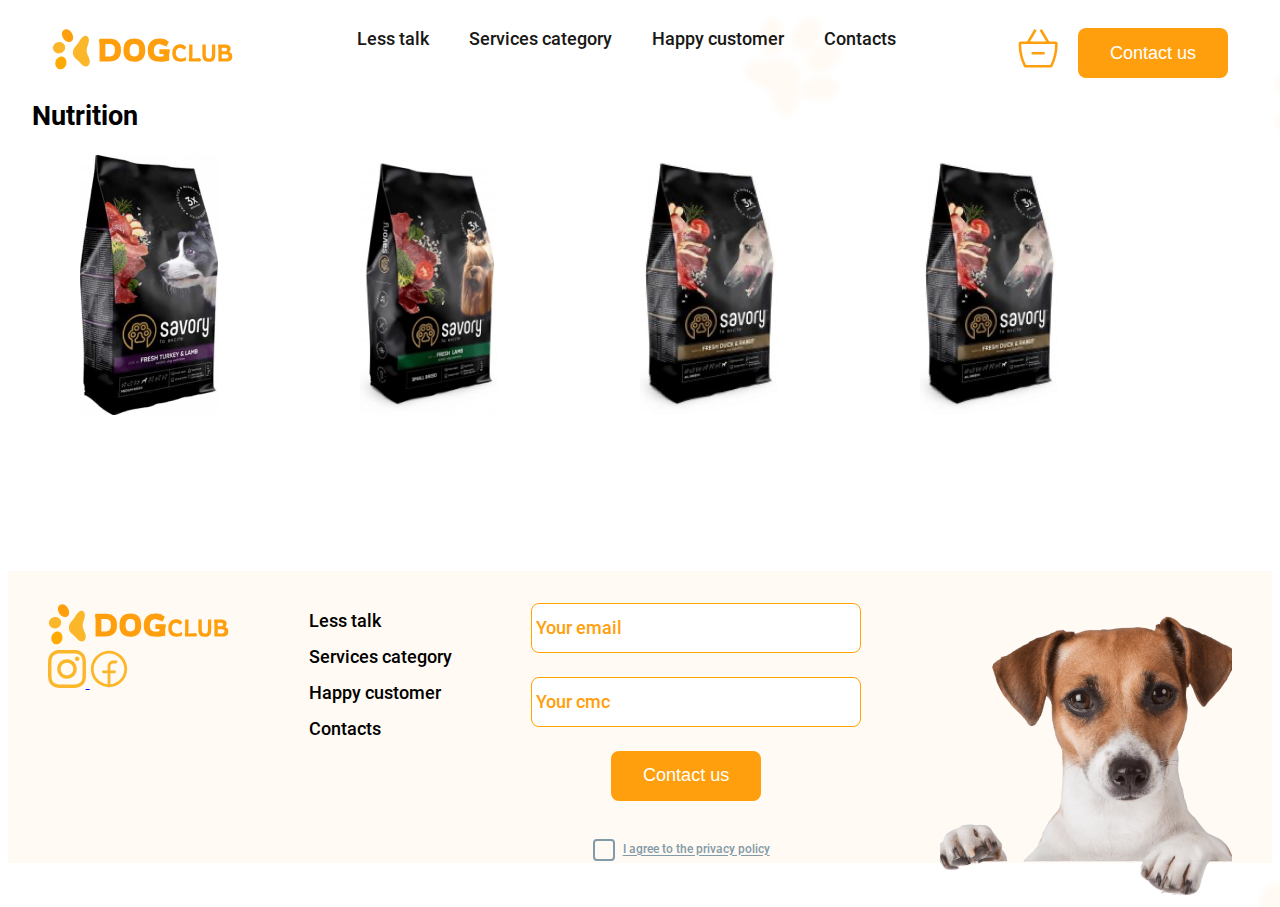
==== pages/nutrition.html @ 258ab2d3 "Add files via upload" ====
<!DOCTYPE html>
<html lang="en">
  <head>
    <meta charset="UTF-8" />
    <meta name="viewport" content="width=device-width, initial-scale=1.0" />
    <title>Nutrition</title>
    <link rel="stylesheet" href="../css/style.css" />
  </head>
  <body>
    <main>
      <header>
        <div class="header__fixed">
          <div class="container">
            <div class="header__container">
              <nav class="header__nav">
                <a href="../index.html">
                  <img src="../images/logo.svg" alt="Logo" />
                </a>
              </nav>
              <ul class="header__menu">
                <li>
                  <a class="link" href="../index.html#less-talk">Less talk</a>
                </li>
                <li>
                  <a class="link" href="../index.html#category-section"
                    >Services category</a
                  >
                </li>
                <li>
                  <a class="link" href="../index.html#customer-section"
                    >Happy customer</a
                  >
                </li>
                <li>
                  <a class="link" href="../index.html#footer-section"
                    >Contacts</a
                  >
                </li>
              </ul>
              <svg class="corsina-icon" width="40" height="40">
                <use href="../images/icon.svg#icon-corsina"></use>
              </svg>
              <button type="button" class="header__button modal-btn-open">
                Contact us
              </button>
            </div>
          </div>
        </div>
      </header>
      <section class="nutrition-page">
        <div class="container">
          <div class="nutrition-page__title">
            <h2>Nutrition</h2>
          </div>
          <ul class="nutrition-page__list">
            <li class="nutrition-page__item">
              <article>
                <img src="../images/page2/dry-food1.png" alt="FOOD" />
              </article>
            </li>
            <li class="nutrition-page__item">
              <article>
                <img src="../images/page2/dry-food2.png" alt="FOOD" />
              </article>
            </li>
            <li class="nutrition-page__item">
              <article>
                <img src="../images/page2/dry-food3.png" alt="FOOD" />
              </article>
            </li>
            <li class="nutrition-page__item">
              <article>
                <img src="../images/page2/dry-food4.png" alt="FOOD" />
              </article>
            </li>
          </ul>
        </div>
      </section>
    </main>
  </body>
  <footer class="footer-section" id="footer-section">
    <!-- <div class="container"> -->
    <div class="footer-section__container">
      <div class="footer-section__logo">
        <a href="../index.html">
          <img src="../images/logo.svg" alt="LOGO" />
        </a>
        <div>
          <a
            class="footer-section__social"
            href="https://www.instagram.com"
            target="_blank"
          >
            <svg width="38" height="38">
              <use href="../images/icon.svg#icon-instagram"></use>
            </svg>
          </a>
          <a
            class="footer-section__social"
            href="https://www.facebook.com"
            target="_blank"
          >
            <svg width="38" height="38">
              <use href="../images/icon.svg#icon-facebook"></use>
            </svg>
          </a>
        </div>
      </div>
      <ul class="footer-menu">
        <li class="footer-menu__list">
          <a class="footer-menu__link" href="../index.html#less-talk"
            >Less talk</a
          >
        </li>
        <li class="footer-menu__list">
          <a class="footer-menu__link" href="../index.html#category-section"
            >Services category</a
          >
        </li>
        <li class="footer-menu__list">
          <a class="footer-menu__link" href="../index.html#customer-section"
            >Happy customer</a
          >
        </li>
        <li class="footer-menu__list">
          <a class="footer-menu__link" href="../index.html#footer-section"
            >Contacts</a
          >
        </li>
      </ul>
      <div class="footer-section__contact-form">
        <form name="contact-form" autocomplete="off">
          <div class="contact-section__form-field input">
            <label class="input__label visualy-hidden" for="user-email"
              >Youre email</label
            >
            <input
              class="footer__input"
              type="email"
              name="user-email"
              id="user-email"
              placeholder="Your email"
              required
            />
          </div>
          <div class="contact-section__form-field imput">
            <label class="input__label visualy-hidden" for="your-cmc"
              >Youre name</label
            >
            <input
              class="footer__input"
              type="text"
              name="your-cmc"
              id="your-cmc"
              placeholder="Your cmc"
              required
            />
          </div>
          <button class="footer-section__button" type="submit">
            Contact us
          </button>
          <div class="footer-agree-politic">
            <input
              type="checkbox"
              name="footer-agree-politic"
              id="footer-agree-politic"
              class="footer-agree-politic__checkbox checkbox-input visualy-hidden"
              required
            />
            <label
              class="footer-checkbox-label"
              for="footer-agree-politic"
            ></label>
            <p class="form-terms">
              <a class="form-terms__link" href="#"
                >I agree to the privacy policy
              </a>
            </p>
          </div>
        </form>
      </div>
    </div>
    <!-- </div> -->
  </footer>
  <div class="backdrop is-hidden">
    <div class="modal">
      <button class="modal__btn-close modal-btn-close" type="button">
        <img
          class="modal__btn-close-icon"
          src="../images/close2.svg"
          alt="Close"
        />
      </button>
      <div class="modal__container">
        <h2 class="modal__container-text">
          Our experts will take care of your friend
        </h2>
        <p class="modal__container-pre-text">
          Fill out the form so we can contact you!
        </p>
        <form name="contact-form" autocomplete="off">
          <div class="contact-section__form-field imput">
            <label class="input__label visualy-hidden" for="user-name"
              >Youre name</label
            >
            <input
              class="input__control"
              type="text"
              name="user-name"
              id="user-name"
              placeholder="Your name"
              required
            />
          </div>

          <div class="contact-section__form-field input">
            <label class="input__label visualy-hidden" for="pet-name"
              >Pet name</label
            >
            <input
              class="input__control"
              type="text"
              name="pet-name"
              id="pet-name"
              placeholder="Pet name"
              required
            />
          </div>

          <div class="contact-section__form-field input">
            <label class="input__label visualy-hidden" for="user-tel"
              >Youre phone</label
            >
            <input
              class="input__control"
              type="tel"
              name="user-tel"
              id="user-tel"
              placeholder="Your phone"
              required
            />
          </div>
          <div class="contact-section__form-field input">
            <label class="input__label visualy-hidden" for="user-email"
              >Youre email</label
            >
            <input
              class="input__control"
              type="email"
              name="user-email"
              id="user-email"
              placeholder="Your email"
              required
            />
          </div>
          <button class="contact-section__button" type="submit">
            Contact us
          </button>
          <div class="modal-agree-politic">
            <input
              type="checkbox"
              name="modal-agree-politic"
              id="modal-agree-politic"
              class="modal-agree-politic__checkbox checkbox-input visualy-hidden"
              data-required="true"
            />
            <label
              class="modal-checkbox-label"
              for="modal-agree-politic"
            ></label>
            <p class="form-terms">
              <a class="form-terms__link" href="#"
                >I agree to the privacy policy
              </a>
            </p>
          </div>
        </form>
      </div>
    </div>
  </div>
  <script src="../js/modal.js"></script>
</html>
---- css/style.css ----
@font-face {
  font-family: "Roboto", sans-serif;
  font-weight: 400;
  font-style: normal;
  src: url(../fonts/Roboto-Regular.woff2);
}

@font-face {
  font-family: "Roboto";
  font-weight: 500;
  font-style: normal;
  src: url(../fonts/Roboto-Medium.woff2);
}

@font-face {
  font-family: "Roboto";
  font-weight: 700;
  font-style: normal;
  src: url(../fonts/Roboto-Bold.woff2);
}

@font-face {
  font-family: "Rowdies";
  font-weight: 400;
  font-style: normal;
  src: url(../fonts/Rowdies-Regular.woff2);
}

@keyframes moveUp {
  from {
    transform: translateX(0);
  }
  to {
    transform: translateY(20px);
  }
}
@keyframes moveRight {
  from {
    transform: translateX(0);
  }
  to {
    transform: translateX(20px);
  }
}
@keyframes moveDown {
  from {
    transform: translate(0, 0);
  }
  to {
    transform: translate(-10px, 20px);
  }
}

html {
  scroll-behavior: smooth;
}

.visualy-hidden {
  position: absolute;
  left: -10000px;
  top: auto;
  width: 1px;
  height: 1px;
  overflow: hidden;
}

.is-scroll-disabled {
  overflow: hidden;
}

body {
  font-size: 18px;
  font-weight: 400;
  font-family: "Roboto", sans-serif;
  background-image: url(../images/background.jpg);
  background-repeat: no-repeat;
  /* background-size: cover; */
  background-position: center top;
  padding: 0;
}

.container {
  /*overflow-x: hidden;*/
  width: 100%;
  max-width: 1278px;
  margin: 0 auto;
  padding: 0 24px;
  box-sizing: border-box;
}

/* header {
  display: flex;
  justify-content: space-around;
}
.header__fixed {
  position: fixed;
  z-index: 1;
} */

.header__container {
  /* position: absolute; */
  display: flex;
  gap: 20px;
  padding: 20px 20px 0;
}

.header__nav {
  display: flex;
  flex-grow: 1;
}

.link {
  text-decoration: none;
  color: #181817;
  list-style-type: none;
}
.link:hover {
  color: #ff9f0e;
  font-weight: 700;
}

.header__menu {
  display: flex;
  flex-grow: 1;
  gap: 40px;
  text-align: center;
  text-decoration: none;
  list-style: none;
  padding: 0;
}

.corsina-icon {
  fill: #ff9f0e;
}

.header__button {
  width: 150px;
  height: 50px;
  border: none;
  border-radius: 8px;
  background-color: #ff9f0e;
  font-size: 18px;
  color: #ffffff;
}

.header__button:hover {
  background-color: #fcb62a;
  color: #fffaf3;
}

/* HERO SECTIONS  */

.hero-section {
  position: relative;
  background-image: url(../images/hero-bone.jpg);
  height: 808px;
  background-repeat: no-repeat;
  background-position: top center;
  /* background-size: cover; */
}
.hero-section__container {
  display: flex;
  justify-content: center;
  gap: 80px;
}

.hero-section__title {
  font-family: "Rowdies", sans-serif;
  font-size: 72px;
  margin-top: 180px;
}

.hero-section__title-opis {
  font-size: 22px;
  max-width: 500px;
  font-family: sans-serif;
}

.hero-section__dog-photo {
  margin-top: 210px;
  background-repeat: no-repeat;
}

.hero-section__button {
  width: 150px;
  height: 50px;
  border: none;
  border-radius: 8px;
  background-color: #ff9f0e;
  font-size: 18px;
  color: #ffffff;
}

.hero-section__button:hover {
  background-color: #fcb62a;
  color: #fffaf3;
}

.hero-section__small-dog {
  position: relative;
}

.dog {
  width: 48px;
  height: 48px;
  border-radius: 50%;
  position: absolute;
}
.tax-dog {
  bottom: 490px;
  left: 60px;
}
.bw-gog {
  bottom: 180px;
  left: -140px;
}
.w-dog {
  right: -40px;
  bottom: 420px;
}

.orange-lap {
  position: absolute;
  left: -120px;
  bottom: 60px;
  fill: #fcb62a;
  animation: moveDown 2s infinite alternate;
}
.red-lap {
  position: absolute;
  right: -80px;
  bottom: 290px;
  fill: #ff6e9f;
  animation: moveRight 2s infinite alternate;
}
.sir-lap {
  position: absolute;
  bottom: 440px;
  left: -30px;
  fill: #d9a6ff;
  animation: moveUp 2s infinite alternate;
}

/* LESS TALK SECTIONS  */

.less-talk__container {
  display: flex;
  padding-top: 60px;
  gap: 40px;
  margin: 0;
}

.less-talk__left {
  display: flex;
}
.less-talk__laps {
  position: relative;
}

.less-talk__dog {
  position: absolute;
  top: 1060px;
  border: 0;
}

.less-talk__lap1 {
  position: absolute;
  fill: #839aa9;
  right: 390px;
  top: 340px;
}

.less-talk__lap2 {
  position: absolute;
  fill: #839aa9;
  right: 280px;
  top: 60px;
}

.less-talk__lap3 {
  position: absolute;
  fill: #839aa9;
  top: 260px;
  left: -80px;
}

.less-talk__video-button {
  position: absolute;
  left: -200px;
  top: 40px;
  width: 162px;
  height: 124px;
  background-repeat: no-repeat;
  background-image: url(../images/video.png);
  background-color: transparent;
  border: 0;
  animation: moveUp 1s infinite alternate;
}

.less-talk__video-button:hover {
  cursor: pointer;
}

.less-talk__right {
  margin-top: 50px;
}

.section-title {
  font-family: "Rowdies", sans-serif;
  font-weight: 400;
  font-size: 56px;
}

.less-talk-text {
  font-family: "Roboto", sans-serif;
  font-size: 22px;
  line-height: 1.5;
}

.less-talk__button {
  bottom: 30px;
  left: 0;
  width: 150px;
  height: 50px;
  border: none;
  border-radius: 8px;
  background-color: #ff9f0e;
  font-size: 18px;
  color: #ffffff;
}

.less-talk__button:hover {
  background-color: #fcb62a;
  color: #fffaf3;
}

/* CATEGORY SECTION */

.category-section {
  padding-top: 32px;
}

.category-section__content {
  display: flex;
  justify-content: center;
  align-items: flex-end;
  gap: 24px;
}

.category-section__catigory-title {
  text-align: center;
  font-family: "Rowdies", sans-serif;
  font-weight: 400;
  justify-content: center;
  font-size: 56px;
}

.category-section__list {
  display: flex;
  justify-content: center;
  gap: 24px;
  margin: 0;
  padding: 0;
}

.category-section__card {
  display: flex;
  padding: 48px;
  justify-content: center;
  align-items: center;
  box-sizing: border-box;
}

.category-section__item {
  list-style: none;
  width: 240px;
  height: 240px;
  border-radius: 16px;
  background: linear-gradient(180deg, #fff 0%, #fffbf4 100%);
  box-shadow: 0px 4px 4px 0px rgba(24, 24, 23, 0.05);
  cursor: pointer;
}

.category-section__link {
  text-decoration: none;
  font-size: 22px;
  color: #ff9f0e;
}

.category-section__button {
  position: relative;
}

.category-section__but {
  color: #ff9f0e;
  text-decoration: none;
  letter-spacing: 0.9px;
  line-height: 1.3;
  font-size: 18px;
}

.category-section__but::after {
  box-sizing: border-box;
  position: absolute;
  width: 40px;
  height: 16px;
  background-image: url(../images/arrow1.png);
  content: "";
  transform: translate(20%, 25%);
}

/* CUSTUMER SECTION */

.customer__title {
  padding-top: 20px;
  text-align: center;
  font-family: "Rowdies", sans-serif;
  font-weight: 400;
  justify-content: center;
  font-size: 56px;
}

.customer__slider {
  display: flex;
  align-items: center;
  justify-content: center;
}

.customer-section__container {
  margin: 0;
  width: 100%;
  overflow: hidden;
}

.pagination {
  display: flex;
  align-items: center;
  gap: 24px;
  justify-content: center;
}
.pagination__button {
  padding: 0;
  width: 12px;
  height: 12px;
  background-color: #839aa9;
  border-radius: 50%;

  --active {
    background-color: #ff9f0e;
  }
}
ul {
  list-style-type: none;
  margin: 0;
  padding: 0;
}

.carousel-button {
  display: flex;
  align-items: center;
  justify-content: center;
  width: 44px;
  padding: 14px;
  height: 44px;
  border-radius: 50%;
  flex-shrink: 0;
  background-color: #839aa9;
  border: none;
  cursor: pointer;
  fill: white;
}

.carousel-button:hover {
  background-color: #ff9f0e;
  fill: white;
}

.carousel-button.next {
  transform: rotate(180deg);
}

.customer-section {
  display: flex;
}

.customer-section__list {
  text-decoration: none;
  list-style: none;
  margin: 0;
}

.customer-card {
  overflow: hidden;
  display: flex;
  transition: transform 0.5s;
  width: 344px;
  height: 456px;
}

.customer-card__image {
  z-index: -1;
  border-radius: 24px;
  position: relative;
  width: 100%;
  height: 100%;
}

.customer-card__info {
  position: absolute;
  border-radius: 0px 0px 24px 24px;
  padding: 16px 38px 100px 38px;
  background-color: #839aa9;
  transform: translate(0px, 324px);
}

.customer-card__title {
  position: absolute;
  transform: translate(0px, -8px);
  z-index: 2;
  font-size: 24px;
  font-family: "Roboto", sans-serif;
  font-weight: 600;
  color: white;
  margin: 0;
}

.customer-card__text {
  position: absolute;
  z-index: 2;
  transform: translate(0px, 12px);
  font-family: "Roboto", sans-serif;
  font-size: 14px;
  font-weight: 400;
  color: white;
}

.customer-card__bones {
  display: flex;
  gap: 8px;
  transform: translate(0px, 80px);
}

.customer-card__bones-bone {
  z-index: 2;
  fill: #ff9f0e;
}

.customer-card__ocenka {
  margin: 0 0 0 44px;
  color: #ff9f0e;
  font-size: 16px;
}

.customer-card__bones-bone-white {
  z-index: 2;
  fill: white;
}

.customer-section__button {
  margin-right: 24px;
}

.pagination {
  display: flex;
  align-items: center;
  gap: 24px;
  justify-content: center;
  padding-top: 24px;
}

.pagination__button {
  padding: 0;
  width: 12px;
  height: 12px;
  background-color: #839aa9;
  border-radius: 50%;
}

.pagination__button--active {
  background-color: #ff9f0e;
}

/* CONTACT SECTION */

.contact-section {
  position: relative;
}

.contact-section__background::before {
  content: "";
  background-image: url(../images/contactdog-befor.png);
  background-repeat: no-repeat;
  width: 488px;
  height: 520px;
  position: absolute;
  transform: translate(0px, 160px);
  z-index: -1;
}

.contact-section__background::after {
  content: "";
  background-image: url(../images/contactdog-after.png);
  background-repeat: no-repeat;
  position: absolute;
  width: 322px;
  height: 752px;
  right: 0;
  top: 60px;
  z-index: -1;
}

.contact-section__background {
  position: relative;
}

.contact-section__bone {
  position: absolute;
  z-index: -2;
  width: 100%;
  box-sizing: border-box;
}

.contact-section__title {
  padding-top: 20px;
  text-align: center;
  font-family: "Rowdies", sans-serif;
  font-weight: 400;
  justify-content: center;
  font-size: 56px;
}

.contact-section__container {
  display: flex;
  justify-content: center;
  gap: 24px;
}

.input__control {
  width: 592px;
  height: 40px;
  border: 1px solid orange;
  font-size: 18px;
  font-family: "Roboto", sans-serif;
  padding: 4px;
  color: #ff9f0e;
  border-radius: 8px;
}
.input__control::placeholder {
  color: #ff9f0e;
}
.input__control:focus {
  outline: none;
  border-color: #ff9f0e;
}

.contact-section__form-field {
  padding-bottom: 24px;
}

.contact-form {
  display: flex;
  flex-direction: column;
  align-items: center;
}

.contact-section__button {
  width: 150px;
  height: 50px;
  margin: 0 214px;
  border: none;
  border-radius: 8px;
  background-color: #ff9f0e;
  font-size: 18px;
  color: #ffffff;
}

.contact-section__button:hover {
  background-color: #fcb62a;
  color: #fffaf3;
}

.form-terms {
  max-width: 220px;
  line-height: 1.5;
  font-size: 12px;
  font-weight: 300;
  text-align: center;
  margin: 0 auto;
  padding-top: 18px;
}

.form-terms__link {
  color: #839aa9;
  text-underline-offset: 2px;
}

.checkbox-input {
  appearance: none;
}
.agree-politic_checkbox:checked + .checkbox-label::before {
  background-image: url(../images/cheking.png);
  background-repeat: no-repeat;
  background-size: cover;
  border: 2px #839aa9 solid;
}
.checkbox {
  position: relative;
}
.checkbox-label {
  padding-left: 2px;
}
.checkbox-label::before {
  position: absolute;
  transform: translate(190px, 38px);
  width: 18px;
  height: 18px;
  border: 2px #839aa9 solid;
  border-radius: 4px;
  content: "";
}

/* FOOTER */

.footer-section {
  padding-top: 92px;
}
.footer-section__container {
  padding-top: 32px;
  margin-top: 60px;
  display: flex;
  justify-content: space-around;
  background-color: #fffaf3;
  height: 260px;
}
.footer-section__container::after {
  content: "";
  background-image: url(../images/footer-dog.png);
  width: 292px;
  height: 304px;
}

.footer-section__social {
  border: none;
  fill: #fcb62a;
  background-color: transparent;
  padding-top: 28px;
}

.footer-menu {
  padding: 0;
}

.footer-menu__list {
  list-style: none;
}

.footer-menu__link {
  font-family: "Roboto", sans-serif;
  color: black;
  font-weight: 400;
  font-size: 18px;
  text-decoration: none;
  line-height: 2;
}

.footer-menu__link:hover {
  color: #ff9f0e;
  font-weight: 700;
}

.footer__input {
  width: 320px;
  height: 40px;
  border: 1px solid orange;
  font-size: 18px;
  font-family: "Roboto", sans-serif;
  padding: 4px;
  color: #ff9f0e;
  border-radius: 8px;
}
.footer__input::placeholder {
  color: #ff9f0e;
}

.footer__input:focus {
  outline: none;
  border-color: black;
}

.footer-section__button {
  width: 150px;
  height: 50px;
  margin: 0 80px;
  border: none;
  border-radius: 8px;
  background-color: #ff9f0e;
  font-size: 18px;
  color: #ffffff;
}

.footer-section__button:hover {
  background-color: #fcb62a;
  color: #fffaf3;
}

.checkbox {
  position: relative;
}

.checkbox-input {
  appearance: none;
}

.footer-agree-politic__checkbox:checked + .footer-checkbox-label::before {
  background-image: url(../images/cheking.png);
  background-repeat: no-repeat;
  background-size: cover;
  border: 2px #839aa9 solid;
}

.footer-checkbox-label {
  padding-left: 2px;
}
.footer-checkbox-label::before {
  position: absolute;
  transform: translate(60px, 38px);
  width: 18px;
  height: 18px;
  border: 2px #839aa9 solid;
  border-radius: 4px;
  content: "";
}

/* MODAL */
.backdrop {
  display: flex;
  justify-content: center;
  align-items: center;
  position: fixed;
  top: 0;
  bottom: 0;
  left: 0;
  right: 0;
  padding: 20px;
  background-color: rgba(0, 0, 0, 0.5);
  transition: opacity 0.5s, visibility 0.5s;

  &.is-hidden {
    opacity: 0;
    visibility: hidden;
    pointer-events: none;
  }
}

.modal {
  position: relative;
  width: 100%;
  max-width: 880px;
  height: 70%;
  max-height: 880px;
  padding: 48px;
  background-color: #fffaf3;
  border-radius: 32px;
  overflow-y: auto;
}

.modal-btn-close {
  position: absolute;
  right: 40px;
  top: 40px;
}

.modal__container {
  margin: auto;
  max-width: 600px;
}
.modal-form-field {
  margin-bottom: 32px;
}
.modal-button {
  margin: 0 auto 24px;
}

.modal__btn-close {
  background-color: transparent;
  border: none;
  cursor: pointer;
}
.modal__btn-close-icon {
  width: 32px;
  height: 32px;
}

.modal__container-text {
  text-align: center;
  font-family: "Rowdies", sans-serif;
  font-weight: 400;
  justify-content: center;
  font-size: 42px;
}

.modal__container-pre-text {
  text-align: center;
  font-family: "Roboto", sans-serif;
  font-weight: 400;
  justify-content: center;
  color: #839aa9;
  font-size: 18px;
}

.modal-agree-politic__checkbox:checked + .modal-checkbox-label::before {
  background-image: url(../images/cheking.png);
  background-repeat: no-repeat;
  background-size: cover;
  border: 2px #839aa9 solid;
}

.modal-checkbox-label {
  padding-left: 2px;
}
.modal-checkbox-label::before {
  position: absolute;
  transform: translate(196px, 38px);
  width: 18px;
  height: 18px;
  border: 2px #839aa9 solid;
  border-radius: 4px;
  content: "";
}

/* Nutrition-page */

.nutrition-page__list {
  display: flex;
  justify-content: center;
}

.nutrition-page__item {
  flex-basis: calc((100% - 96px) / 4);
}
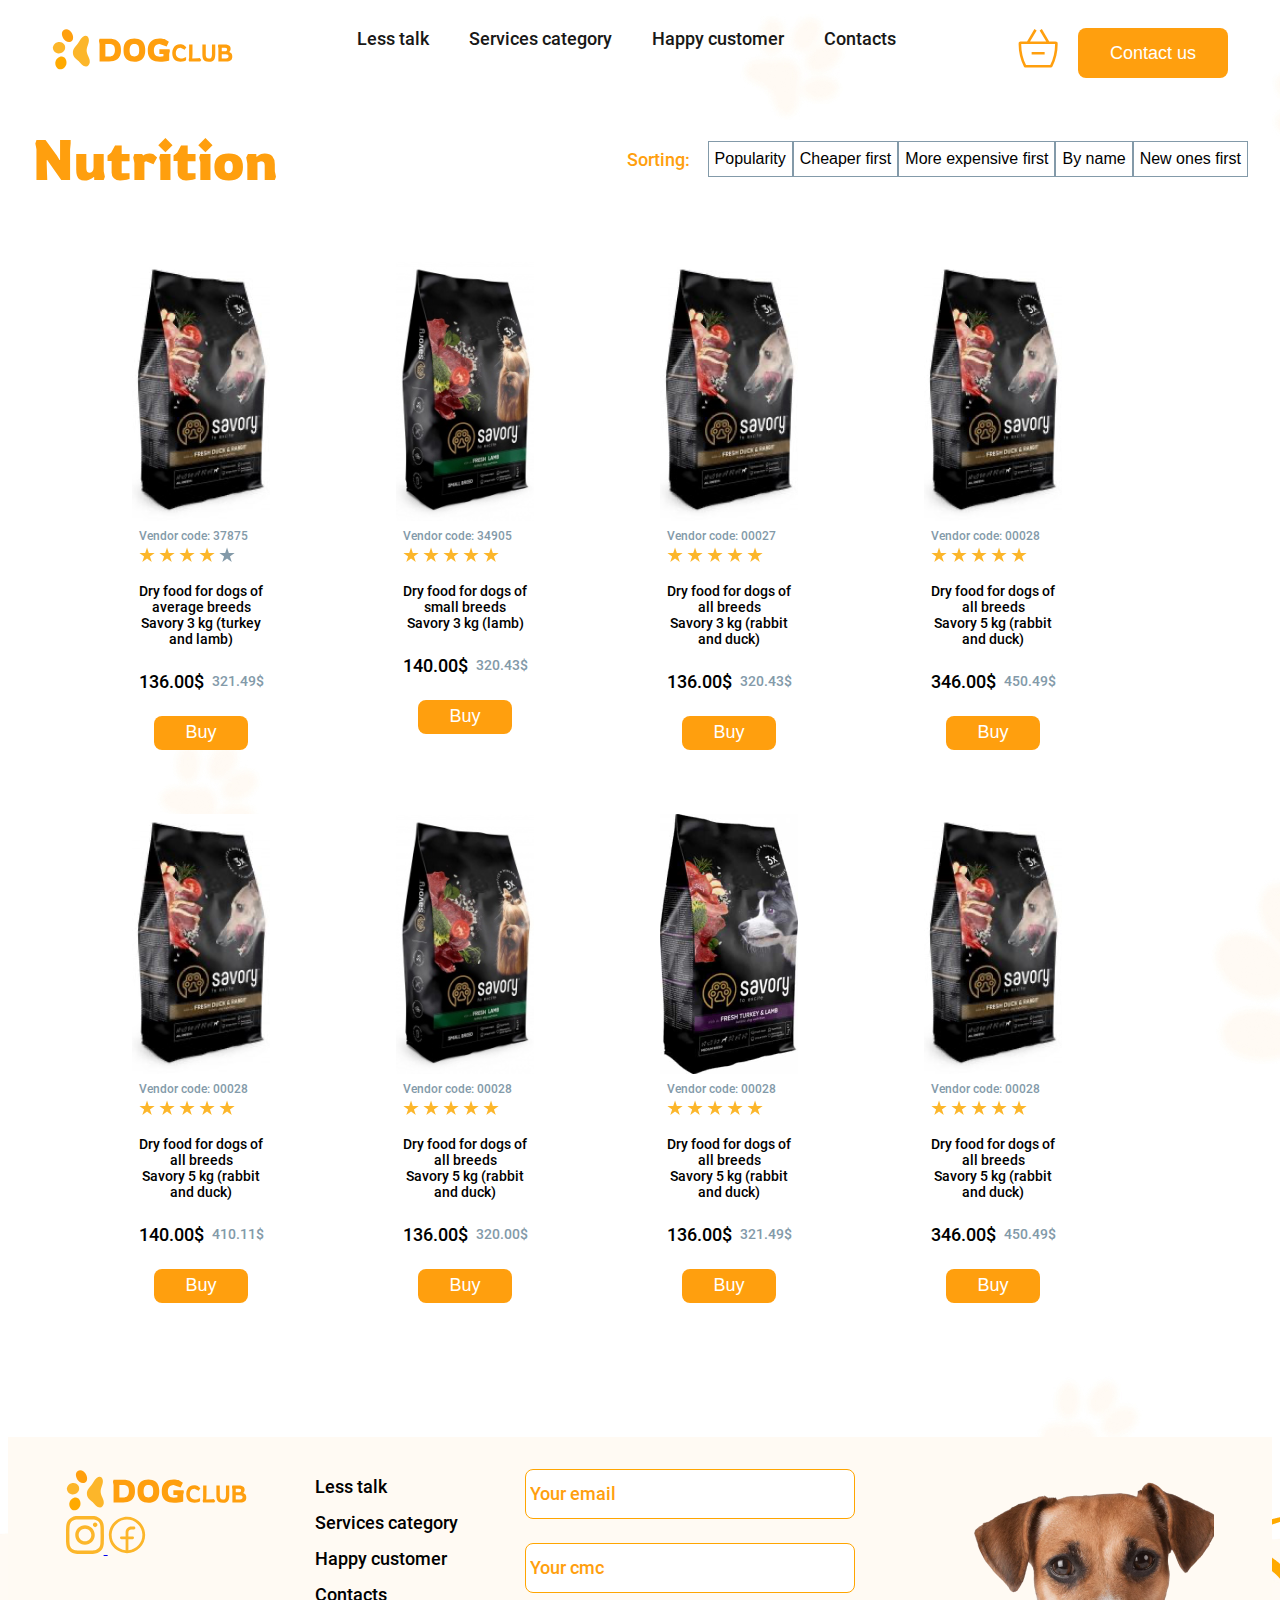
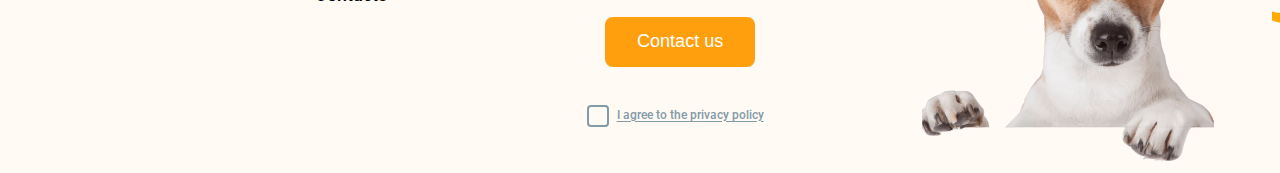
==== commit 817517c7: "Add files via upload" ====
--- a/pages/nutrition.html
+++ b/pages/nutrition.html
@@ -49,28 +49,290 @@
       </header>
       <section class="nutrition-page">
         <div class="container">
-          <div class="nutrition-page__title">
-            <h2>Nutrition</h2>
+          <div class="nutrition-page__top">
+            <h2 class="nutrition-page__title">Nutrition</h2>
+            <div class="nutrition-page__sorting">
+              <p class="nutrition-page__sorting-name">Sorting:</p>
+              <button class="sorting-btn" type="button">Popularity</button>
+              <button class="sorting-btn" type="button">Cheaper first</button>
+              <button class="sorting-btn" type="button">
+                More expensive first
+              </button>
+              <button class="sorting-btn" type="button">By name</button>
+              <button class="sorting-btn" type="button">New ones first</button>
+            </div>
           </div>
           <ul class="nutrition-page__list">
             <li class="nutrition-page__item">
-              <article>
+              <article class="nutrition-page__card">
+                <img src="../images/page2/dry-food4.png" alt="FOOD" />
+                <div class="nutrition-stars">
+                  <p class="goods-code">Vendor code: 37875</p>
+                  <svg class="nutrition-stars__gold-star">
+                    <use href="../images/icon.svg#icon-star"></use>
+                  </svg>
+                  <svg class="nutrition-stars__gold-star">
+                    <use href="../images/icon.svg#icon-star"></use>
+                  </svg>
+                  <svg class="nutrition-stars__gold-star">
+                    <use href="../images/icon.svg#icon-star"></use>
+                  </svg>
+                  <svg class="nutrition-stars__gold-star">
+                    <use href="../images/icon.svg#icon-star"></use>
+                  </svg>
+                  <svg class="nutrition-stars__grey-star">
+                    <use href="../images/icon.svg#icon-star"></use>
+                  </svg>
+                </div>
+                <p class="nutrition-page__description">
+                  Dry food for dogs of average breeds <br />
+                  Savory 3 kg (turkey and lamb)
+                </p>
+                <div class="nutrition-page__price">
+                  <p class="nutrition-page__price-now">136.00$</p>
+                  <p class="nutrition-page__price-before">321.49$</p>
+                </div>
+                <button class="nutrition-page__button" type="button">
+                  Buy
+                </button>
+              </article>
+            </li>
+            <li class="nutrition-page__item">
+              <article class="nutrition-page__card">
+                <img src="../images/page2/dry-food2.png" alt="FOOD" />
+                <div class="nutrition-stars">
+                  <p class="goods-code">Vendor code: 34905</p>
+                  <svg class="nutrition-stars__gold-star">
+                    <use href="../images/icon.svg#icon-star"></use>
+                  </svg>
+                  <svg class="nutrition-stars__gold-star">
+                    <use href="../images/icon.svg#icon-star"></use>
+                  </svg>
+                  <svg class="nutrition-stars__gold-star">
+                    <use href="../images/icon.svg#icon-star"></use>
+                  </svg>
+                  <svg class="nutrition-stars__gold-star">
+                    <use href="../images/icon.svg#icon-star"></use>
+                  </svg>
+                  <svg class="nutrition-stars__gold-star">
+                    <use href="../images/icon.svg#icon-star"></use>
+                  </svg>
+                </div>
+                <p class="nutrition-page__description">
+                  Dry food for dogs of small breeds <br />
+                  Savory 3 kg (lamb)
+                </p>
+                <div class="nutrition-page__price">
+                  <p class="nutrition-page__price-now">140.00$</p>
+                  <p class="nutrition-page__price-before">320.43$</p>
+                </div>
+                <button class="nutrition-page__button" type="button">
+                  Buy
+                </button>
+              </article>
+            </li>
+            <li class="nutrition-page__item">
+              <article class="nutrition-page__card">
+                <img src="../images/page2/dry-food3.png" alt="FOOD" />
+                <div class="nutrition-stars">
+                  <p class="goods-code">Vendor code: 00027</p>
+                  <svg class="nutrition-stars__gold-star">
+                    <use href="../images/icon.svg#icon-star"></use>
+                  </svg>
+                  <svg class="nutrition-stars__gold-star">
+                    <use href="../images/icon.svg#icon-star"></use>
+                  </svg>
+                  <svg class="nutrition-stars__gold-star">
+                    <use href="../images/icon.svg#icon-star"></use>
+                  </svg>
+                  <svg class="nutrition-stars__gold-star">
+                    <use href="../images/icon.svg#icon-star"></use>
+                  </svg>
+                  <svg class="nutrition-stars__gold-star">
+                    <use href="../images/icon.svg#icon-star"></use>
+                  </svg>
+                </div>
+                <p class="nutrition-page__description">
+                  Dry food for dogs of all breeds <br />
+                  Savory 3 kg (rabbit and duck)
+                </p>
+                <div class="nutrition-page__price">
+                  <p class="nutrition-page__price-now">136.00$</p>
+                  <p class="nutrition-page__price-before">320.43$</p>
+                </div>
+                <button class="nutrition-page__button" type="button">
+                  Buy
+                </button>
+              </article>
+            </li>
+            <li class="nutrition-page__item">
+              <article class="nutrition-page__card">
+                <img src="../images/page2/dry-food4.png" alt="FOOD" />
+                <div class="nutrition-stars">
+                  <p class="goods-code">Vendor code: 00028</p>
+                  <svg class="nutrition-stars__gold-star">
+                    <use href="../images/icon.svg#icon-star"></use>
+                  </svg>
+                  <svg class="nutrition-stars__gold-star">
+                    <use href="../images/icon.svg#icon-star"></use>
+                  </svg>
+                  <svg class="nutrition-stars__gold-star">
+                    <use href="../images/icon.svg#icon-star"></use>
+                  </svg>
+                  <svg class="nutrition-stars__gold-star">
+                    <use href="../images/icon.svg#icon-star"></use>
+                  </svg>
+                  <svg class="nutrition-stars__gold-star">
+                    <use href="../images/icon.svg#icon-star"></use>
+                  </svg>
+                </div>
+                <p class="nutrition-page__description">
+                  Dry food for dogs of all breeds <br />
+                  Savory 5 kg (rabbit and duck)
+                </p>
+                <div class="nutrition-page__price">
+                  <p class="nutrition-page__price-now">346.00$</p>
+                  <p class="nutrition-page__price-before">450.49$</p>
+                </div>
+                <button class="nutrition-page__button" type="button">
+                  Buy
+                </button>
+              </article>
+            </li>
+            <li class="nutrition-page__item">
+              <article class="nutrition-page__card">
+                <img src="../images/page2/dry-food4.png" alt="FOOD" />
+                <div class="nutrition-stars">
+                  <p class="goods-code">Vendor code: 00028</p>
+                  <svg class="nutrition-stars__gold-star">
+                    <use href="../images/icon.svg#icon-star"></use>
+                  </svg>
+                  <svg class="nutrition-stars__gold-star">
+                    <use href="../images/icon.svg#icon-star"></use>
+                  </svg>
+                  <svg class="nutrition-stars__gold-star">
+                    <use href="../images/icon.svg#icon-star"></use>
+                  </svg>
+                  <svg class="nutrition-stars__gold-star">
+                    <use href="../images/icon.svg#icon-star"></use>
+                  </svg>
+                  <svg class="nutrition-stars__gold-star">
+                    <use href="../images/icon.svg#icon-star"></use>
+                  </svg>
+                </div>
+                <p class="nutrition-page__description">
+                  Dry food for dogs of all breeds <br />
+                  Savory 5 kg (rabbit and duck)
+                </p>
+                <div class="nutrition-page__price">
+                  <p class="nutrition-page__price-now">140.00$</p>
+                  <p class="nutrition-page__price-before">410.11$</p>
+                </div>
+                <button class="nutrition-page__button" type="button">
+                  Buy
+                </button>
+              </article>
+            </li>
+            <li class="nutrition-page__item">
+              <article class="nutrition-page__card">
+                <img src="../images/page2/dry-food2.png" alt="FOOD" />
+                <div class="nutrition-stars">
+                  <p class="goods-code">Vendor code: 00028</p>
+                  <svg class="nutrition-stars__gold-star">
+                    <use href="../images/icon.svg#icon-star"></use>
+                  </svg>
+                  <svg class="nutrition-stars__gold-star">
+                    <use href="../images/icon.svg#icon-star"></use>
+                  </svg>
+                  <svg class="nutrition-stars__gold-star">
+                    <use href="../images/icon.svg#icon-star"></use>
+                  </svg>
+                  <svg class="nutrition-stars__gold-star">
+                    <use href="../images/icon.svg#icon-star"></use>
+                  </svg>
+                  <svg class="nutrition-stars__gold-star">
+                    <use href="../images/icon.svg#icon-star"></use>
+                  </svg>
+                </div>
+                <p class="nutrition-page__description">
+                  Dry food for dogs of all breeds <br />
+                  Savory 5 kg (rabbit and duck)
+                </p>
+                <div class="nutrition-page__price">
+                  <p class="nutrition-page__price-now">136.00$</p>
+                  <p class="nutrition-page__price-before">320.00$</p>
+                </div>
+                <button class="nutrition-page__button" type="button">
+                  Buy
+                </button>
+              </article>
+            </li>
+            <li class="nutrition-page__item">
+              <article class="nutrition-page__card">
                 <img src="../images/page2/dry-food1.png" alt="FOOD" />
-              </article>
-            </li>
-            <li class="nutrition-page__item">
-              <article>
-                <img src="../images/page2/dry-food2.png" alt="FOOD" />
-              </article>
-            </li>
-            <li class="nutrition-page__item">
-              <article>
-                <img src="../images/page2/dry-food3.png" alt="FOOD" />
-              </article>
-            </li>
-            <li class="nutrition-page__item">
-              <article>
+                <div class="nutrition-stars">
+                  <p class="goods-code">Vendor code: 00028</p>
+                  <svg class="nutrition-stars__gold-star">
+                    <use href="../images/icon.svg#icon-star"></use>
+                  </svg>
+                  <svg class="nutrition-stars__gold-star">
+                    <use href="../images/icon.svg#icon-star"></use>
+                  </svg>
+                  <svg class="nutrition-stars__gold-star">
+                    <use href="../images/icon.svg#icon-star"></use>
+                  </svg>
+                  <svg class="nutrition-stars__gold-star">
+                    <use href="../images/icon.svg#icon-star"></use>
+                  </svg>
+                  <svg class="nutrition-stars__gold-star">
+                    <use href="../images/icon.svg#icon-star"></use>
+                  </svg>
+                </div>
+                <p class="nutrition-page__description">
+                  Dry food for dogs of all breeds <br />
+                  Savory 5 kg (rabbit and duck)
+                </p>
+                <div class="nutrition-page__price">
+                  <p class="nutrition-page__price-now">136.00$</p>
+                  <p class="nutrition-page__price-before">321.49$</p>
+                </div>
+                <button class="nutrition-page__button" type="button">
+                  Buy
+                </button>
+              </article>
+            </li>
+            <li class="nutrition-page__item">
+              <article class="nutrition-page__card">
                 <img src="../images/page2/dry-food4.png" alt="FOOD" />
+                <div class="nutrition-stars">
+                  <p class="goods-code">Vendor code: 00028</p>
+                  <svg class="nutrition-stars__gold-star">
+                    <use href="../images/icon.svg#icon-star"></use>
+                  </svg>
+                  <svg class="nutrition-stars__gold-star">
+                    <use href="../images/icon.svg#icon-star"></use>
+                  </svg>
+                  <svg class="nutrition-stars__gold-star">
+                    <use href="../images/icon.svg#icon-star"></use>
+                  </svg>
+                  <svg class="nutrition-stars__gold-star">
+                    <use href="../images/icon.svg#icon-star"></use>
+                  </svg>
+                  <svg class="nutrition-stars__gold-star">
+                    <use href="../images/icon.svg#icon-star"></use>
+                  </svg>
+                </div>
+                <p class="nutrition-page__description">
+                  Dry food for dogs of all breeds <br />
+                  Savory 5 kg (rabbit and duck)
+                </p>
+                <div class="nutrition-page__price">
+                  <p class="nutrition-page__price-now">346.00$</p>
+                  <p class="nutrition-page__price-before">450.49$</p>
+                </div>
+                <button class="nutrition-page__button" type="button">
+                  Buy
+                </button>
               </article>
             </li>
           </ul>
@@ -79,108 +341,108 @@
     </main>
   </body>
   <footer class="footer-section" id="footer-section">
-    <!-- <div class="container"> -->
-    <div class="footer-section__container">
-      <div class="footer-section__logo">
-        <a href="../index.html">
-          <img src="../images/logo.svg" alt="LOGO" />
-        </a>
-        <div>
-          <a
-            class="footer-section__social"
-            href="https://www.instagram.com"
-            target="_blank"
-          >
-            <svg width="38" height="38">
-              <use href="../images/icon.svg#icon-instagram"></use>
-            </svg>
+    <div class="container">
+      <div class="footer-section__container">
+        <div class="footer-section__logo">
+          <a href="../index.html">
+            <img src="../images/logo.svg" alt="LOGO" />
           </a>
-          <a
-            class="footer-section__social"
-            href="https://www.facebook.com"
-            target="_blank"
-          >
-            <svg width="38" height="38">
-              <use href="../images/icon.svg#icon-facebook"></use>
-            </svg>
-          </a>
+          <div>
+            <a
+              class="footer-section__social"
+              href="https://www.instagram.com"
+              target="_blank"
+            >
+              <svg width="38" height="38">
+                <use href="../images/icon.svg#icon-instagram"></use>
+              </svg>
+            </a>
+            <a
+              class="footer-section__social"
+              href="https://www.facebook.com"
+              target="_blank"
+            >
+              <svg width="38" height="38">
+                <use href="../images/icon.svg#icon-facebook"></use>
+              </svg>
+            </a>
+          </div>
+        </div>
+        <ul class="footer-menu">
+          <li class="footer-menu__list">
+            <a class="footer-menu__link" href="../index.html#less-talk"
+              >Less talk</a
+            >
+          </li>
+          <li class="footer-menu__list">
+            <a class="footer-menu__link" href="../index.html#category-section"
+              >Services category</a
+            >
+          </li>
+          <li class="footer-menu__list">
+            <a class="footer-menu__link" href="../index.html#customer-section"
+              >Happy customer</a
+            >
+          </li>
+          <li class="footer-menu__list">
+            <a class="footer-menu__link" href="../index.html#footer-section"
+              >Contacts</a
+            >
+          </li>
+        </ul>
+        <div class="footer-section__contact-form">
+          <form name="contact-form" autocomplete="off">
+            <div class="contact-section__form-field input">
+              <label class="input__label visualy-hidden" for="user-email"
+                >Youre email</label
+              >
+              <input
+                class="footer__input"
+                type="email"
+                name="user-email"
+                id="user-email"
+                placeholder="Your email"
+                required
+              />
+            </div>
+            <div class="contact-section__form-field imput">
+              <label class="input__label visualy-hidden" for="your-cmc"
+                >Youre name</label
+              >
+              <input
+                class="footer__input"
+                type="text"
+                name="your-cmc"
+                id="your-cmc"
+                placeholder="Your cmc"
+                required
+              />
+            </div>
+            <button class="footer-section__button" type="submit">
+              Contact us
+            </button>
+            <div class="footer-agree-politic">
+              <input
+                type="checkbox"
+                name="footer-agree-politic"
+                id="footer-agree-politic"
+                class="footer-agree-politic__checkbox checkbox-input visualy-hidden"
+                required
+              />
+              <label
+                class="footer-checkbox-label"
+                for="footer-agree-politic"
+              ></label>
+              <p class="form-terms">
+                <a class="form-terms__link" href="#"
+                  >I agree to the privacy policy
+                </a>
+              </p>
+            </div>
+          </form>
         </div>
       </div>
-      <ul class="footer-menu">
-        <li class="footer-menu__list">
-          <a class="footer-menu__link" href="../index.html#less-talk"
-            >Less talk</a
-          >
-        </li>
-        <li class="footer-menu__list">
-          <a class="footer-menu__link" href="../index.html#category-section"
-            >Services category</a
-          >
-        </li>
-        <li class="footer-menu__list">
-          <a class="footer-menu__link" href="../index.html#customer-section"
-            >Happy customer</a
-          >
-        </li>
-        <li class="footer-menu__list">
-          <a class="footer-menu__link" href="../index.html#footer-section"
-            >Contacts</a
-          >
-        </li>
-      </ul>
-      <div class="footer-section__contact-form">
-        <form name="contact-form" autocomplete="off">
-          <div class="contact-section__form-field input">
-            <label class="input__label visualy-hidden" for="user-email"
-              >Youre email</label
-            >
-            <input
-              class="footer__input"
-              type="email"
-              name="user-email"
-              id="user-email"
-              placeholder="Your email"
-              required
-            />
-          </div>
-          <div class="contact-section__form-field imput">
-            <label class="input__label visualy-hidden" for="your-cmc"
-              >Youre name</label
-            >
-            <input
-              class="footer__input"
-              type="text"
-              name="your-cmc"
-              id="your-cmc"
-              placeholder="Your cmc"
-              required
-            />
-          </div>
-          <button class="footer-section__button" type="submit">
-            Contact us
-          </button>
-          <div class="footer-agree-politic">
-            <input
-              type="checkbox"
-              name="footer-agree-politic"
-              id="footer-agree-politic"
-              class="footer-agree-politic__checkbox checkbox-input visualy-hidden"
-              required
-            />
-            <label
-              class="footer-checkbox-label"
-              for="footer-agree-politic"
-            ></label>
-            <p class="form-terms">
-              <a class="form-terms__link" href="#"
-                >I agree to the privacy policy
-              </a>
-            </p>
-          </div>
-        </form>
-      </div>
     </div>
-    <!-- </div> -->
   </footer>
   <div class="backdrop is-hidden">
     <div class="modal">
--- a/css/style.css
+++ b/css/style.css
@@ -77,6 +77,7 @@
   /* background-size: cover; */
   background-position: center top;
   padding: 0;
+  box-sizing: border-box;
 }
 
 .container {
@@ -243,6 +244,9 @@
 
 /* LESS TALK SECTIONS  */
 
+.less-talk {
+  padding-top: 32px;
+}
 .less-talk__container {
   display: flex;
   padding-top: 60px;
@@ -338,6 +342,7 @@
 
 .category-section {
   padding-top: 32px;
+  margin: 0;
 }
 
 .category-section__content {
@@ -410,6 +415,9 @@
 }
 
 /* CUSTUMER SECTION */
+.customer-section {
+  padding-top: 96px;
+}
 
 .customer__title {
   padding-top: 20px;
@@ -468,6 +476,7 @@
   border: none;
   cursor: pointer;
   fill: white;
+  margin-right: 20px;
 }
 
 .carousel-button:hover {
@@ -584,6 +593,7 @@
 
 .contact-section {
   position: relative;
+  padding-top: 168px;
 }
 
 .contact-section__background::before {
@@ -722,14 +732,15 @@
 /* FOOTER */
 
 .footer-section {
-  padding-top: 92px;
+  background-color: #fffaf3;
+  margin-top: 90px;
 }
 .footer-section__container {
   padding-top: 32px;
   margin-top: 60px;
   display: flex;
   justify-content: space-around;
-  background-color: #fffaf3;
+  /* background-color: #fffaf3; */
   height: 260px;
 }
 .footer-section__container::after {
@@ -930,11 +941,133 @@
 
 /* Nutrition-page */
 
+.nutrition-page__top {
+  display: flex;
+  justify-content: space-between;
+}
+
+.nutrition-page__title {
+  color: #ff9f0e;
+  font-size: 56px;
+  font-family: "Rowdies", sans-serif;
+  font-weight: 400;
+}
+
+.nutrition-page__sorting {
+  display: flex;
+  align-items: center;
+}
+
+.nutrition-page__sorting-name {
+  color: #ff9f0e;
+  font-family: "Roboto", sans-serif;
+  font-size: 18px;
+  padding-right: 18px;
+}
+.sorting-btn {
+  height: 36px;
+  border: solid 0.2px #839aa9;
+  background-color: transparent;
+  color: black;
+  font-size: 16px;
+  padding: 8xp;
+}
+.sorting-btn:hover {
+  background-color: #ff9f0e;
+  cursor: pointer;
+  color: white;
+}
+
 .nutrition-page__list {
   display: flex;
   justify-content: center;
+  list-style-type: none;
+  flex-wrap: wrap;
 }
 
 .nutrition-page__item {
-  flex-basis: calc((100% - 96px) / 4);
-}
+  flex-basis: calc((100% - 96px) / 5);
+  padding: 20px;
+}
+
+.nutrition-page__card {
+  display: flex;
+  flex-direction: column;
+  width: 138px;
+  align-items: center;
+}
+
+.nutrition-page__info {
+  display: flex;
+}
+
+.nutrition-page__stars {
+  display: flex;
+  align-items: center;
+}
+.goods-code {
+  color: #839aa9;
+  font-size: 12px;
+  margin: 0;
+  padding: 8px 16px 0 0;
+  white-space: nowrap;
+}
+
+.nutrition-stars__gold-star {
+  fill: #fcb62a;
+  width: 16px;
+  height: 16px;
+  padding-top: 4px;
+}
+
+.nutrition-stars__grey-star {
+  fill: #839aa9;
+  width: 16px;
+  height: 16px;
+  padding-top: 4px;
+}
+
+.nutrition-page__description {
+  padding-top: 16px;
+  font-family: "Roboto", sans-serif;
+  font-size: 14px;
+  font-weight: 400;
+  margin: 0;
+  text-align: center;
+  /* white-space: nowrap; */
+}
+
+.nutrition-page__price {
+  display: flex;
+  align-items: center;
+  gap: 8px;
+}
+
+.nutrition-page__price-now {
+  font-size: 18px;
+  margin: 0;
+  padding-top: 24px;
+}
+
+.nutrition-page__price-before {
+  font-size: 14px;
+  margin: 0;
+  color: #839aa9;
+  padding-top: 24px;
+}
+
+.nutrition-page__button {
+  width: 94px;
+  height: 34px;
+  background-color: #ff9f0e;
+  border-radius: 8px;
+  border: none;
+  font-size: 18px;
+  color: #fff;
+  margin: 24px 0;
+}
+
+.nutrition-page__button:hover {
+  background-color: #fcb62a;
+  cursor: pointer;
+}
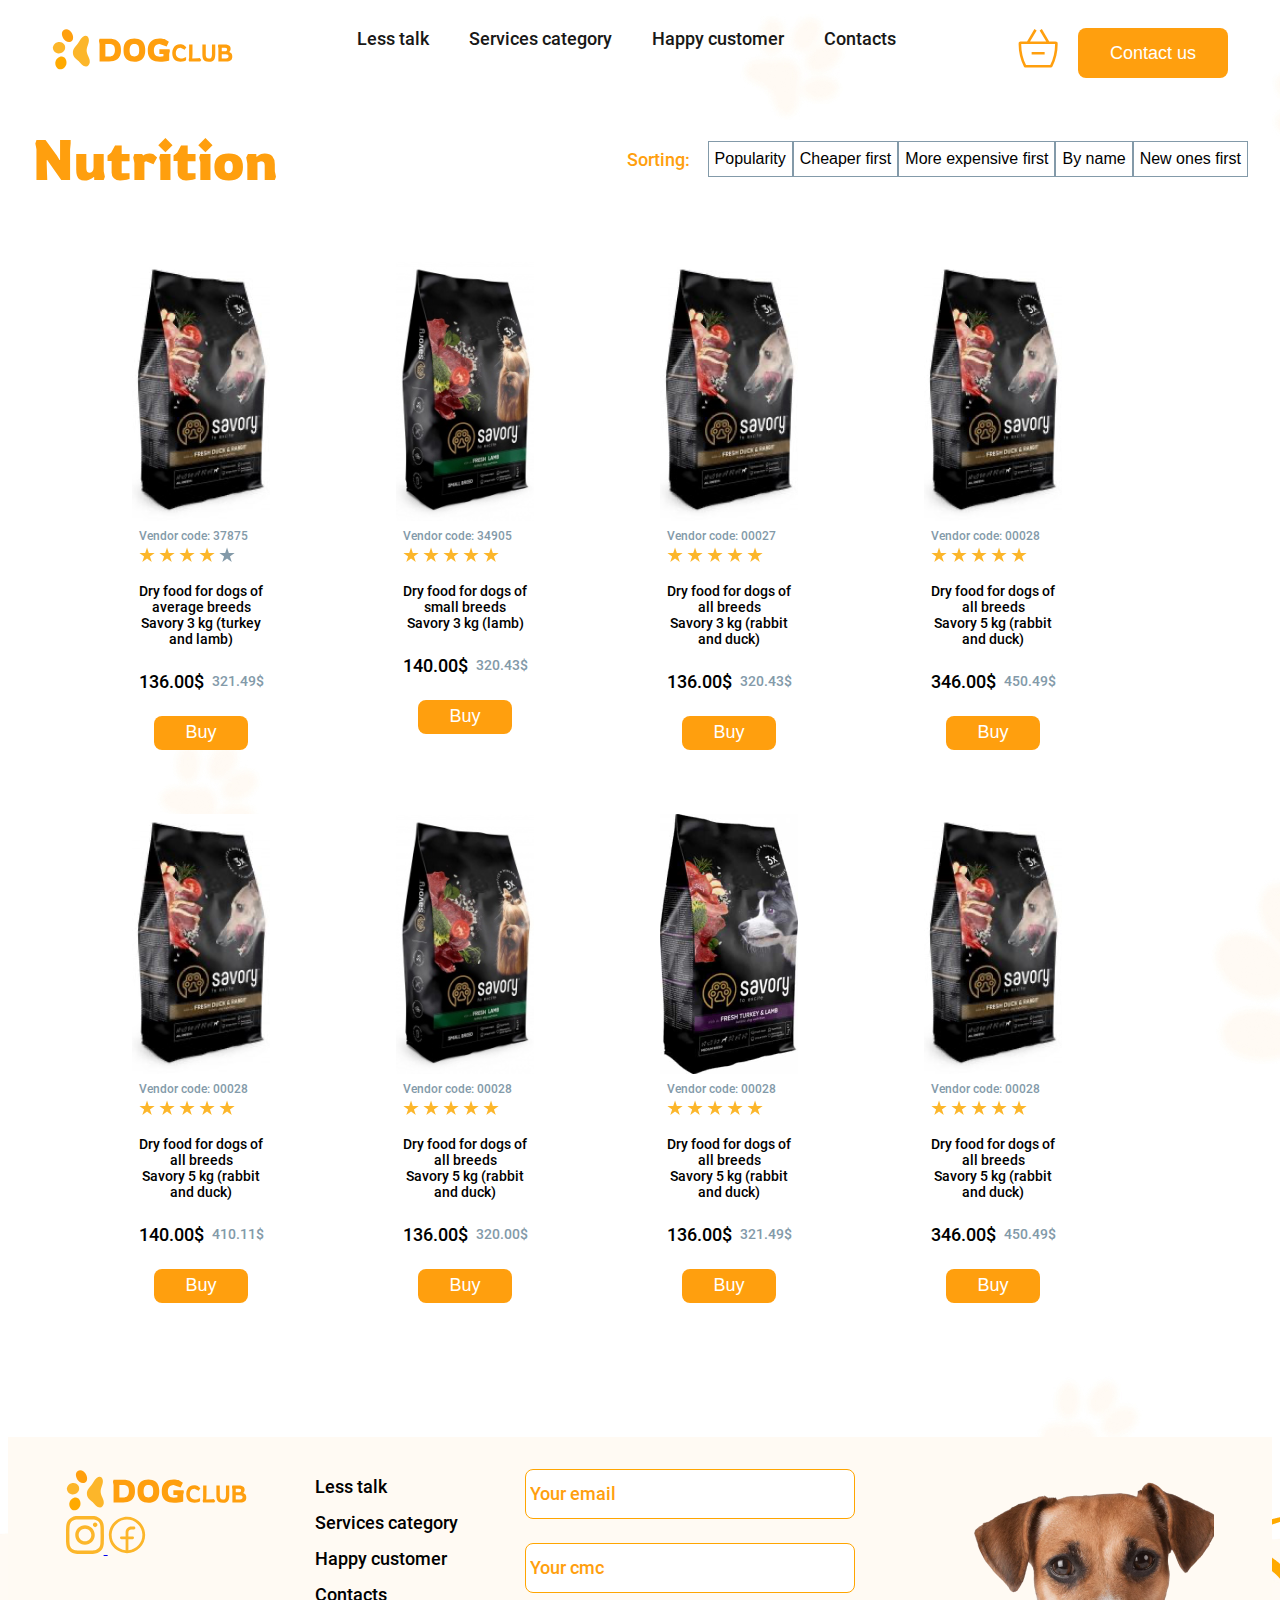
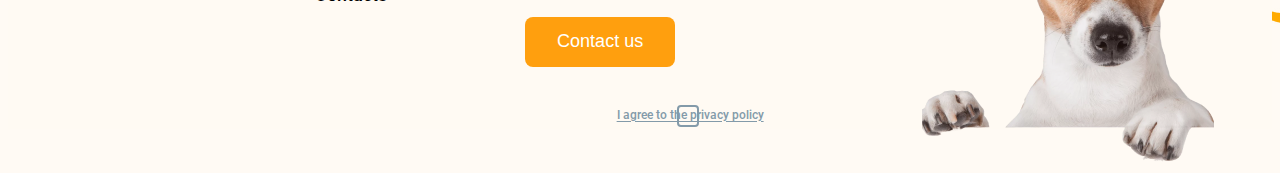
==== commit ff493776: "Add files via upload" ====
--- a/pages/nutrition.html
+++ b/pages/nutrition.html
@@ -4,7 +4,7 @@
     <meta charset="UTF-8" />
     <meta name="viewport" content="width=device-width, initial-scale=1.0" />
     <title>Nutrition</title>
-    <link rel="stylesheet" href="../css/style.css" />
+    <link rel="stylesheet" href="../css/main.min.css" />
   </head>
   <body>
     <main>
@@ -40,7 +40,7 @@
               <svg class="corsina-icon" width="40" height="40">
                 <use href="../images/icon.svg#icon-corsina"></use>
               </svg>
-              <button type="button" class="header__button modal-btn-open">
+              <button type="button" class="button-contact modal-btn-open">
                 Contact us
               </button>
             </div>
@@ -418,9 +418,7 @@
                 required
               />
             </div>
-            <button class="footer-section__button" type="submit">
-              Contact us
-            </button>
+            <button class="button-contact" type="submit">Contact us</button>
             <div class="footer-agree-politic">
               <input
                 type="checkbox"
--- a/css/main.min.css
+++ b/css/main.min.css
@@ -0,0 +1 @@
+body{font-size:18px;font-weight:400;font-family:"Roboto",sans-serif;background-image:url(../images/background.jpg);background-repeat:no-repeat;background-position:center top;padding:0;-webkit-box-sizing:border-box;box-sizing:border-box}.container{width:100%;max-width:1278px;margin:0 auto;padding:0 24px;-webkit-box-sizing:border-box;box-sizing:border-box}@font-face{font-family:"Roboto",sans-serif;font-weight:400;font-style:normal;src:url(../fonts/Roboto-Regular.woff2)}@font-face{font-family:"Roboto";font-weight:500;font-style:normal;src:url(../fonts/Roboto-Medium.woff2)}@font-face{font-family:"Roboto";font-weight:700;font-style:normal;src:url(../fonts/Roboto-Bold.woff2)}@font-face{font-family:"Rowdies";font-weight:400;font-style:normal;src:url(../fonts/Rowdies-Regular.woff2)}@-webkit-keyframes moveUp{from{-webkit-transform:translateX(0);transform:translateX(0)}to{-webkit-transform:translateY(20px);transform:translateY(20px)}}@keyframes moveUp{from{-webkit-transform:translateX(0);transform:translateX(0)}to{-webkit-transform:translateY(20px);transform:translateY(20px)}}@-webkit-keyframes moveRight{from{-webkit-transform:translateX(0);transform:translateX(0)}to{-webkit-transform:translateX(20px);transform:translateX(20px)}}@keyframes moveRight{from{-webkit-transform:translateX(0);transform:translateX(0)}to{-webkit-transform:translateX(20px);transform:translateX(20px)}}@-webkit-keyframes moveDown{from{-webkit-transform:translate(0, 0);transform:translate(0, 0)}to{-webkit-transform:translate(-10px, 20px);transform:translate(-10px, 20px)}}@keyframes moveDown{from{-webkit-transform:translate(0, 0);transform:translate(0, 0)}to{-webkit-transform:translate(-10px, 20px);transform:translate(-10px, 20px)}}:root{--color-brand: #ff9f0e;--color-brand-light: #fcb62a;--color-brand-grey: #839AA9}html{scroll-behavior:smooth}.visualy-hidden{position:absolute;left:-10000px;top:auto;width:1px;height:1px;overflow:hidden}.is-scroll-disabled{overflow:hidden}.button-contact,.explorer-button{width:150px;height:50px;border:none;border-radius:8px;background-color:var(--color-brand);font-size:18px;color:#fff;margin:0 auto}.button-contact:hover{background-color:var(--color-brand-light);color:#fffaf3}.explorer-button:hover{background-color:var(--color-brand-grey);color:#fffaf3}.sorting-btn{height:36px;border:solid .2px var(--color-brand-grey);background-color:rgba(0,0,0,0);color:#000;font-size:16px;padding:8xp}.sorting-btn:hover{background-color:var(--color-brand);cursor:pointer;color:#fff}.nutrition-page__button{width:94px;height:34px;background-color:var(--color-brand);border-radius:8px;border:none;font-size:18px;color:#fff;margin:24px 0}.nutrition-page__button:hover{background-color:var(--color-brand-light);cursor:pointer}.customer-card{overflow:hidden;display:-webkit-box;display:-ms-flexbox;display:flex;-webkit-transition:-webkit-transform .5s;transition:-webkit-transform .5s;transition:transform .5s;transition:transform .5s, -webkit-transform .5s;width:344px;height:456px}.customer-card__image{z-index:-1;border-radius:24px;position:relative;width:100%;height:100%}.customer-card__info{position:absolute;border-radius:0px 0px 24px 24px;padding:16px 38px 100px 38px;background-color:var(--color-brand-grey);-webkit-transform:translate(0px, 324px);transform:translate(0px, 324px)}.customer-card__title{position:absolute;-webkit-transform:translate(0px, -8px);transform:translate(0px, -8px);z-index:2;font-size:24px;font-family:"Roboto",sans-serif;font-weight:600;color:#fff;margin:0}.customer-card__text{position:absolute;z-index:2;-webkit-transform:translate(0px, 12px);transform:translate(0px, 12px);font-family:"Roboto",sans-serif;font-size:14px;font-weight:400;color:#fff}.customer-card__bones{display:-webkit-box;display:-ms-flexbox;display:flex;gap:8px;-webkit-transform:translate(0px, 80px);transform:translate(0px, 80px)}.customer-card__bones-bone{z-index:2;fill:var(--color-brand)}.customer-card__ocenka{margin:0 0 0 44px;color:var(--color-brand);font-size:16px}.customer-card__bones-bone-white{z-index:2;fill:#fff}.checkbox-input{-webkit-appearance:none;-moz-appearance:none;appearance:none}.checkbox{position:relative}.checkbox-label{padding-left:2px}.checkbox-label::before{position:absolute;-webkit-transform:translate(150px, 38px);transform:translate(150px, 38px);width:18px;height:18px;border:2px var(--color-brand-grey) solid;border-radius:4px;content:""}.agree-politic_checkbox:checked+.checkbox-label::before{background-image:url(../images/cheking.png);background-repeat:no-repeat;background-size:cover;border:2px var(--color-brand-grey) solid}.footer-checkbox-label{padding-left:2px}.footer-checkbox-label::before{position:absolute;-webkit-transform:translate(150px, 38px);transform:translate(150px, 38px);width:18px;height:18px;border:2px var(--color-brand-grey) solid;border-radius:4px;content:""}.footer-agree-politic__checkbox:checked+.footer-checkbox-label::before{background-image:url(../images/cheking.png);background-repeat:no-repeat;background-size:cover;border:2px var(--color-brand-grey) solid}.modal-checkbox-label{padding-left:2px}.modal-checkbox-label::before{position:absolute;-webkit-transform:translate(150px, 38px);transform:translate(150px, 38px);width:18px;height:18px;border:2px var(--color-brand-grey) solid;border-radius:4px;content:""}.modal-agree-politic__checkbox:checked+.modal-checkbox-label::before{background-image:url(../images/cheking.png);background-repeat:no-repeat;background-size:cover;border:2px var(--color-brand-grey) solid}.carousel-button{display:-webkit-box;display:-ms-flexbox;display:flex;-webkit-box-align:center;-ms-flex-align:center;align-items:center;-webkit-box-pack:center;-ms-flex-pack:center;justify-content:center;width:44px;padding:14px;height:44px;border-radius:50%;-ms-flex-negative:0;flex-shrink:0;background-color:var(--color-brand-grey);border:none;cursor:pointer;fill:#fff;margin-right:14px}.carousel-button:hover{background-color:var(--color-brand);fill:#fff}.carousel-button.next{-webkit-transform:rotate(180deg);transform:rotate(180deg)}.form-terms{max-width:220px;line-height:1.5;font-size:12px;font-weight:300;text-align:center;margin:0 auto;padding-top:18px}.form-terms__link{color:var(--color-brand-grey);text-underline-offset:2px}.pagination{display:-webkit-box;display:-ms-flexbox;display:flex;-webkit-box-align:center;-ms-flex-align:center;align-items:center;gap:24px;-webkit-box-pack:center;-ms-flex-pack:center;justify-content:center;padding-top:24px}.pagination__button{padding:0;width:12px;height:12px;background-color:var(--color-brand-grey);border-radius:50%}.pagination__button--active{background-color:var(--color-brand)}.header__container{display:-webkit-box;display:-ms-flexbox;display:flex;gap:20px;padding:20px 20px 0}.header__nav{display:-webkit-box;display:-ms-flexbox;display:flex;-webkit-box-flex:1;-ms-flex-positive:1;flex-grow:1}.link{text-decoration:none;color:#181817;list-style-type:none}.link:hover{color:var(--color-brand);font-weight:700}.header__menu{display:-webkit-box;display:-ms-flexbox;display:flex;-webkit-box-flex:1;-ms-flex-positive:1;flex-grow:1;gap:40px;text-align:center;text-decoration:none;list-style:none;padding:0}.corsina-icon{fill:var(--color-brand)}.hero-section{position:relative;background-image:url(../images/hero-bone.jpg);height:808px;background-repeat:no-repeat;background-position:top center}.hero-section__container{display:-webkit-box;display:-ms-flexbox;display:flex;-webkit-box-pack:center;-ms-flex-pack:center;justify-content:center;gap:80px}.hero-section__title{font-family:"Rowdies",sans-serif;font-size:72px;margin-top:180px}.hero-section__title-opis{font-size:22px;max-width:500px;font-family:sans-serif}.hero-section__dog-photo{margin-top:210px;background-repeat:no-repeat}.hero-section__small-dog{position:relative}.dog{width:48px;height:48px;border-radius:50%;position:absolute}.tax-dog{bottom:490px;left:60px}.bw-gog{bottom:180px;left:-140px}.w-dog{right:-40px;bottom:420px}.orange-lap{position:absolute;left:-120px;bottom:60px;fill:var(--color-brand-light);-webkit-animation:moveDown 2s infinite alternate;animation:moveDown 2s infinite alternate}.red-lap{position:absolute;right:-80px;bottom:290px;fill:#ff6e9f;-webkit-animation:moveRight 2s infinite alternate;animation:moveRight 2s infinite alternate}.sir-lap{position:absolute;bottom:440px;left:-30px;fill:#d9a6ff;-webkit-animation:moveUp 2s infinite alternate;animation:moveUp 2s infinite alternate}.less-talk{padding-top:32px}.less-talk__container{display:-webkit-box;display:-ms-flexbox;display:flex;padding-top:60px;gap:40px;margin:0}.less-talk__left{display:-webkit-box;display:-ms-flexbox;display:flex}.less-talk__laps{position:relative}.less-talk__dog{position:absolute;top:1060px;border:0}.less-talk__lap1{position:absolute;fill:var(--color-brand-grey);right:390px;top:340px}.less-talk__lap2{position:absolute;fill:var(--color-brand-grey);right:280px;top:60px}.less-talk__lap3{position:absolute;fill:var(--color-brand-grey);top:260px;left:-80px}.less-talk__video-button{position:absolute;left:-200px;top:40px;width:162px;height:124px;background-repeat:no-repeat;background-image:url(../images/video.png);background-color:rgba(0,0,0,0);border:0;-webkit-animation:moveUp 1s infinite alternate;animation:moveUp 1s infinite alternate}.less-talk__video-button:hover{cursor:pointer}.less-talk__right{margin-top:50px}.section-title{font-family:"Rowdies",sans-serif;font-weight:400;font-size:56px}.less-talk-text{font-family:"Roboto",sans-serif;font-size:22px;line-height:1.5}.category-section{padding-top:32px;margin:0}.category-section__content{display:-webkit-box;display:-ms-flexbox;display:flex;-webkit-box-pack:center;-ms-flex-pack:center;justify-content:center;-webkit-box-align:end;-ms-flex-align:end;align-items:flex-end;gap:24px}.category-section__catigory-title{text-align:center;font-family:"Rowdies",sans-serif;font-weight:400;-webkit-box-pack:center;-ms-flex-pack:center;justify-content:center;font-size:56px}.category-section__list{display:-webkit-box;display:-ms-flexbox;display:flex;-webkit-box-pack:center;-ms-flex-pack:center;justify-content:center;gap:24px;margin:0;padding:0}.category-section__card{display:-webkit-box;display:-ms-flexbox;display:flex;padding:48px;-webkit-box-pack:center;-ms-flex-pack:center;justify-content:center;-webkit-box-align:center;-ms-flex-align:center;align-items:center;-webkit-box-sizing:border-box;box-sizing:border-box}.category-section__item{list-style:none;width:240px;height:240px;border-radius:16px;background:-webkit-gradient(linear, left top, left bottom, from(#fff), to(#fffbf4));background:linear-gradient(180deg, #fff 0%, #fffbf4 100%);-webkit-box-shadow:0px 4px 4px 0px rgba(24,24,23,.05);box-shadow:0px 4px 4px 0px rgba(24,24,23,.05);cursor:pointer}.category-section__link{text-decoration:none;font-size:22px;color:var(--color-brand)}.category-section__button{position:relative}.category-section__but{color:var(--color-brand);text-decoration:none;letter-spacing:.9px;line-height:1.3;font-size:18px}.category-section__but::after{-webkit-box-sizing:border-box;box-sizing:border-box;position:absolute;width:40px;height:16px;background-image:url(../images/arrow1.png);content:"";-webkit-transform:translate(20%, 25%);transform:translate(20%, 25%)}.customer-section{padding-top:96px}.customer__title{padding-top:20px;text-align:center;font-family:"Rowdies",sans-serif;font-weight:400;-webkit-box-pack:center;-ms-flex-pack:center;justify-content:center;font-size:56px}.customer__slider{display:-webkit-box;display:-ms-flexbox;display:flex;-webkit-box-align:center;-ms-flex-align:center;align-items:center;-webkit-box-pack:center;-ms-flex-pack:center;justify-content:center}.customer-section__container{margin:0;width:100%;overflow:hidden}ul{list-style-type:none;margin:0;padding:0}.swiper-list{gap:5px}.customer-section{display:-webkit-box;display:-ms-flexbox;display:flex}.customer-section__list{text-decoration:none;list-style:none;margin:0}.customer-section__button{margin-right:24px}.contact-section{position:relative;padding-top:168px}.contact-section__background::before{content:"";background-image:url(../images/contactdog-befor.png);background-repeat:no-repeat;width:488px;height:520px;position:absolute;-webkit-transform:translate(0px, 160px);transform:translate(0px, 160px);z-index:-1}.contact-section__background::after{content:"";background-image:url(../images/contactdog-after.png);background-repeat:no-repeat;position:absolute;width:322px;height:752px;right:0;top:60px;z-index:-1}.contact-section__background{position:relative}.contact-section__bone{position:absolute;z-index:-2;width:100%;-webkit-box-sizing:border-box;box-sizing:border-box}.contact-section__title{padding-top:20px;text-align:center;font-family:"Rowdies",sans-serif;font-weight:400;-webkit-box-pack:center;-ms-flex-pack:center;justify-content:center;font-size:56px}.contact-section__container{display:-webkit-box;display:-ms-flexbox;display:flex;-webkit-box-pack:center;-ms-flex-pack:center;justify-content:center;gap:24px}.contact-form{display:-webkit-box;display:-ms-flexbox;display:flex;-webkit-box-orient:vertical;-webkit-box-direction:normal;-ms-flex-direction:column;flex-direction:column;-webkit-box-align:center;-ms-flex-align:center;align-items:center}.input__control{width:592px;height:40px;border:1px solid orange;font-size:18px;font-family:"Roboto",sans-serif;padding:4px;color:var(--color-brand);border-radius:8px}.input__control::-webkit-input-placeholder{color:var(--color-brand)}.input__control::-moz-placeholder{color:var(--color-brand)}.input__control:-ms-input-placeholder{color:var(--color-brand)}.input__control::-ms-input-placeholder{color:var(--color-brand)}.input__control::placeholder{color:var(--color-brand)}.input__control:focus{outline:none;border-color:var(--color-brand)}.contact-section__form-field{padding-bottom:24px}.footer-section{background-color:#fffaf3;margin-top:90px}.footer-section__container{padding-top:32px;margin-top:60px;display:-webkit-box;display:-ms-flexbox;display:flex;-ms-flex-pack:distribute;justify-content:space-around;height:260px}.footer-section__container::after{content:"";background-image:url(../images/footer-dog.png);width:292px;height:304px}.footer-section__social{border:none;fill:var(--color-brand-light);background-color:rgba(0,0,0,0);padding-top:28px}.footer-menu{padding:0}.footer-menu__list{list-style:none}.footer-menu__link{font-family:"Roboto",sans-serif;color:#000;font-weight:400;font-size:18px;text-decoration:none;line-height:2}.footer-menu__link:hover{color:var(--color-brand);font-weight:700}.footer__input{width:320px;height:40px;border:1px solid orange;font-size:18px;font-family:"Roboto",sans-serif;padding:4px;color:var(--color-brand);border-radius:8px}.footer__input::-webkit-input-placeholder{color:var(--color-brand)}.footer__input::-moz-placeholder{color:var(--color-brand)}.footer__input:-ms-input-placeholder{color:var(--color-brand)}.footer__input::-ms-input-placeholder{color:var(--color-brand)}.footer__input::placeholder{color:var(--color-brand)}.footer__input:focus{outline:none;border-color:var(--color-brand)}.backdrop{display:-webkit-box;display:-ms-flexbox;display:flex;-webkit-box-pack:center;-ms-flex-pack:center;justify-content:center;-webkit-box-align:center;-ms-flex-align:center;align-items:center;position:fixed;top:0;bottom:0;left:0;right:0;padding:20px;background-color:rgba(0,0,0,.5);-webkit-transition:opacity .5s,visibility .5s;transition:opacity .5s,visibility .5s}.backdrop.is-hidden{opacity:0;visibility:hidden;pointer-events:none}.modal{position:relative;width:100%;max-width:880px;height:70%;max-height:880px;padding:48px;background-color:#fffaf3;border-radius:32px;overflow-y:auto}.modal-btn-close{position:absolute;right:40px;top:40px}.modal__container{margin:auto;max-width:600px}.modal-form-field{margin-bottom:32px}.modal-button{margin:0 auto 24px}.modal__btn-close{background-color:rgba(0,0,0,0);border:none;cursor:pointer}.modal__btn-close-icon{width:32px;height:32px}.modal__container-text{text-align:center;font-family:"Rowdies",sans-serif;font-weight:400;-webkit-box-pack:center;-ms-flex-pack:center;justify-content:center;font-size:42px}.modal__container-pre-text{text-align:center;font-family:"Roboto",sans-serif;font-weight:400;-webkit-box-pack:center;-ms-flex-pack:center;justify-content:center;color:var(--color-brand-grey);font-size:18px}.nutrition-page__top{display:-webkit-box;display:-ms-flexbox;display:flex;-webkit-box-pack:justify;-ms-flex-pack:justify;justify-content:space-between}.nutrition-page__title{color:var(--color-brand);font-size:56px;font-family:"Rowdies",sans-serif;font-weight:400}.nutrition-page__sorting{display:-webkit-box;display:-ms-flexbox;display:flex;-webkit-box-align:center;-ms-flex-align:center;align-items:center}.nutrition-page__sorting-name{color:var(--color-brand);font-family:"Roboto",sans-serif;font-size:18px;padding-right:18px}.nutrition-page__list{display:-webkit-box;display:-ms-flexbox;display:flex;-webkit-box-pack:center;-ms-flex-pack:center;justify-content:center;list-style-type:none;-ms-flex-wrap:wrap;flex-wrap:wrap}.nutrition-page__item{-ms-flex-preferred-size:calc((100% - 96px)/5);flex-basis:calc((100% - 96px)/5);padding:20px}.nutrition-page__card{display:-webkit-box;display:-ms-flexbox;display:flex;-webkit-box-orient:vertical;-webkit-box-direction:normal;-ms-flex-direction:column;flex-direction:column;width:138px;-webkit-box-align:center;-ms-flex-align:center;align-items:center}.nutrition-page__info{display:-webkit-box;display:-ms-flexbox;display:flex}.nutrition-page__stars{display:-webkit-box;display:-ms-flexbox;display:flex;-webkit-box-align:center;-ms-flex-align:center;align-items:center}.goods-code{color:var(--color-brand-grey);font-size:12px;margin:0;padding:8px 16px 0 0;white-space:nowrap}.nutrition-stars__gold-star{fill:var(--color-brand-light);width:16px;height:16px;padding-top:4px}.nutrition-stars__grey-star{fill:var(--color-brand-grey);width:16px;height:16px;padding-top:4px}.nutrition-page__description{padding-top:16px;font-family:"Roboto",sans-serif;font-size:14px;font-weight:400;margin:0;text-align:center}.nutrition-page__price{display:-webkit-box;display:-ms-flexbox;display:flex;-webkit-box-align:center;-ms-flex-align:center;align-items:center;gap:8px}.nutrition-page__price-now{font-size:18px;margin:0;padding-top:24px}.nutrition-page__price-before{font-size:14px;margin:0;color:var(--color-brand-grey);padding-top:24px}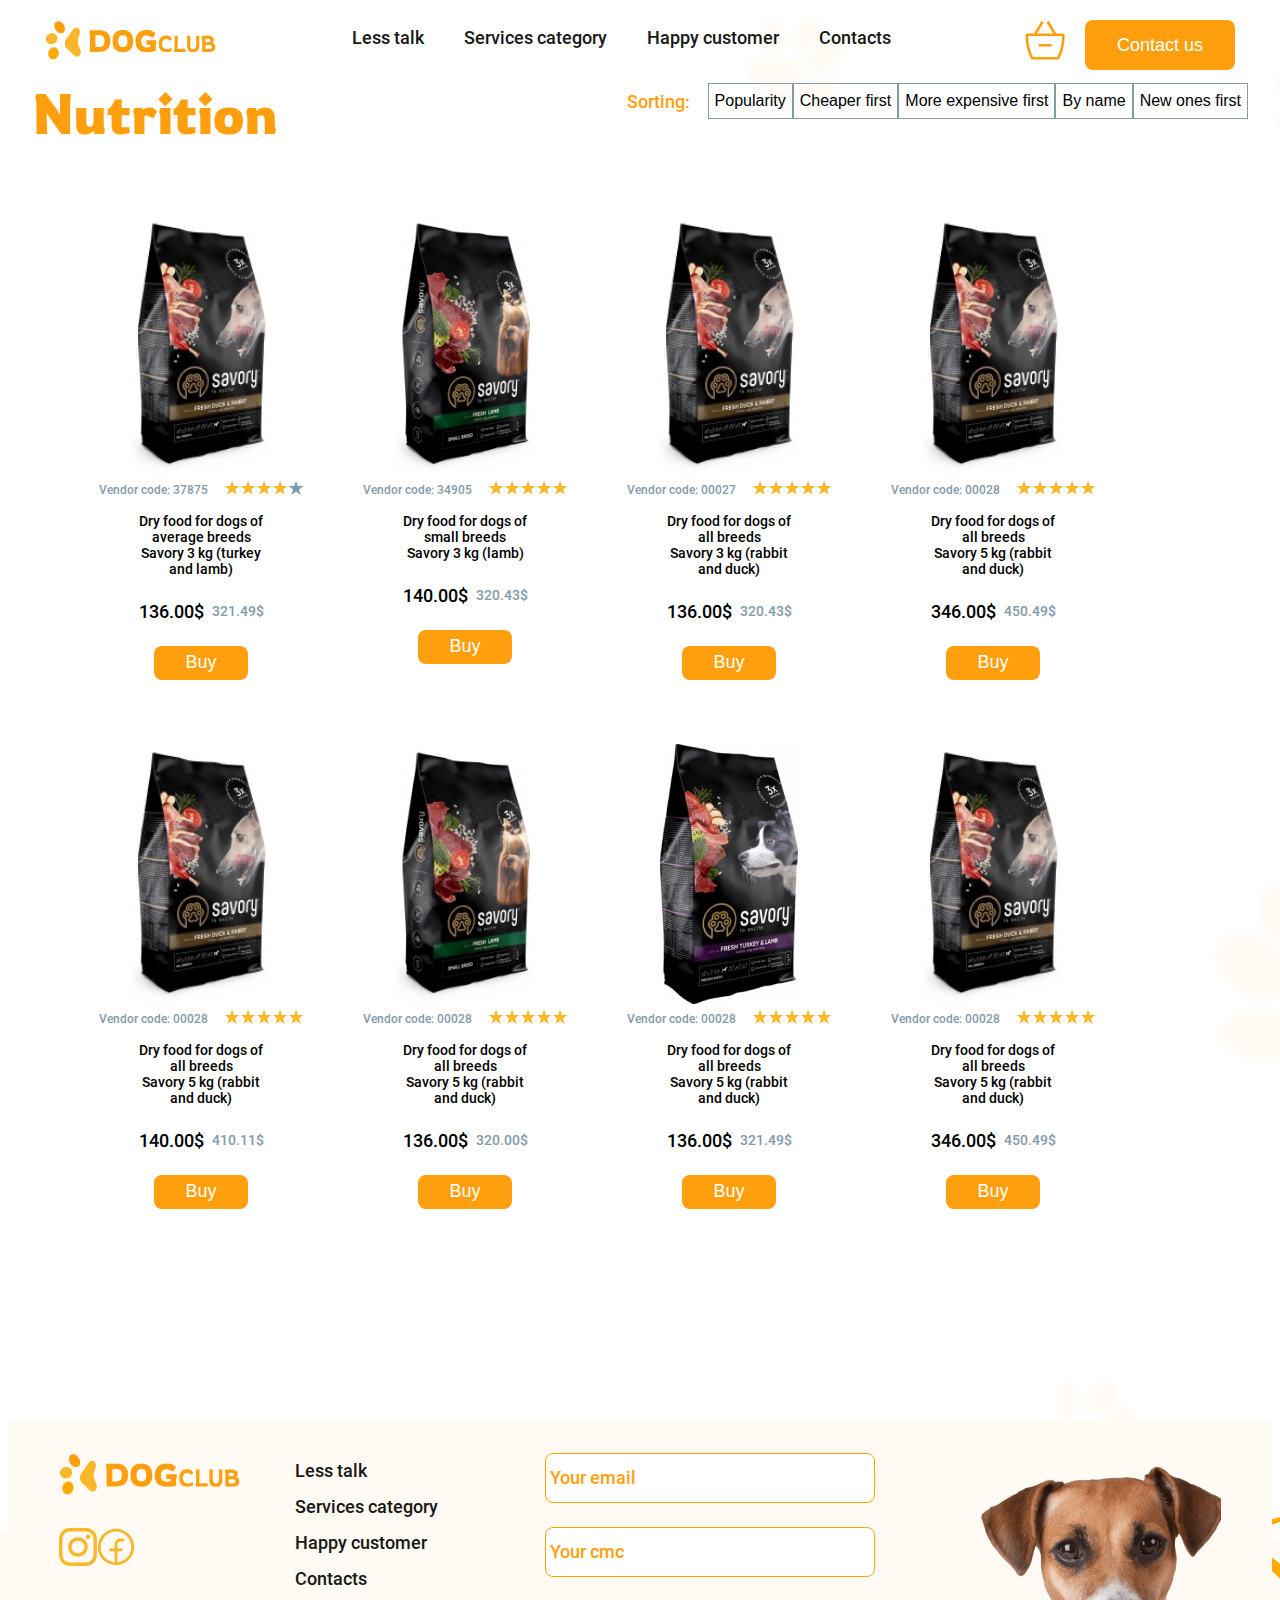
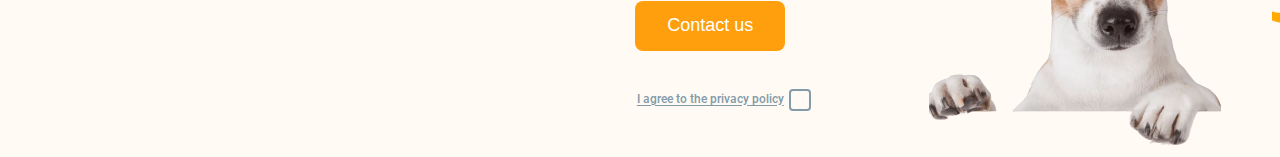
==== commit f266eb3f: "Add files via upload" ====
--- a/pages/nutrition.html
+++ b/pages/nutrition.html
@@ -8,48 +8,104 @@
   </head>
   <body>
     <main>
-      <header>
-        <div class="header__fixed">
-          <div class="container">
-            <div class="header__container">
-              <nav class="header__nav">
-                <a href="../index.html">
-                  <img src="../images/logo.svg" alt="Logo" />
-                </a>
-              </nav>
-              <ul class="header__menu">
-                <li>
+      <header class="header">
+        <div class="container">
+          <div class="header__container">
+            <nav class="header__nav">
+              <a href="../index.html">
+                <img class="header__logo" src="../images/logo.svg" alt="Logo" />
+              </a>
+            </nav>
+            <ul class="header__menu">
+              <li>
+                <a class="link" href="../index.html#less-talk">Less talk</a>
+              </li>
+              <li>
+                <a class="link" href="../index.html#category-section"
+                  >Services category</a
+                >
+              </li>
+              <li>
+                <a class="link" href="../index.html#customer-section"
+                  >Happy customer</a
+                >
+              </li>
+              <li>
+                <a class="link" href="../index.html#footer-section">Contacts</a>
+              </li>
+            </ul>
+            <svg class="header__basket" width="40" height="40">
+              <use href="../images/icon.svg#icon-corsina"></use>
+            </svg>
+            <button type="button" class="header__button-contact modal-btn-open">
+              Contact us
+            </button>
+            <button class="header__burger menu-btn-open" type="button">
+              <svg width="24" height="24">
+                <use href="../images/icon.svg#icon-burger"></use>
+              </svg>
+            </button>
+            <div class="mobile-menu">
+              <a href="../index.html">
+                <img src="../images/logo.svg" alt="Logo" />
+              </a>
+              <ul class="menu">
+                <li class="list">
                   <a class="link" href="../index.html#less-talk">Less talk</a>
                 </li>
-                <li>
+                <li class="list">
                   <a class="link" href="../index.html#category-section"
                     >Services category</a
                   >
                 </li>
-                <li>
+                <li class="list">
                   <a class="link" href="../index.html#customer-section"
                     >Happy customer</a
                   >
                 </li>
-                <li>
+                <li class="list">
                   <a class="link" href="../index.html#footer-section"
                     >Contacts</a
                   >
                 </li>
               </ul>
-              <svg class="corsina-icon" width="40" height="40">
-                <use href="../images/icon.svg#icon-corsina"></use>
-              </svg>
-              <button type="button" class="button-contact modal-btn-open">
-                Contact us
+              <div>
+                <a
+                  class="social"
+                  href="https://www.instagram.com"
+                  target="_blank"
+                >
+                  <svg width="38" height="38">
+                    <use href="../images/icon.svg#icon-instagram"></use>
+                  </svg>
+                </a>
+                <a
+                  class="social"
+                  href="https://www.facebook.com"
+                  target="_blank"
+                >
+                  <svg width="38" height="38">
+                    <use href="../images/icon.svg#icon-facebook"></use>
+                  </svg>
+                </a>
+              </div>
+              <button
+                class="mobile-menu__btn-close menu-btn-close"
+                type="button"
+              >
+                <img
+                  class="mobile-menu__close-icon"
+                  src="../images/close2.svg"
+                  alt="Close"
+                />
               </button>
             </div>
           </div>
         </div>
       </header>
-      <section class="nutrition-page">
+      <section id="nutrition-page">
         <div class="container">
-          <div class="nutrition-page__top">
+          <div class="nutrition-page">
             <h2 class="nutrition-page__title">Nutrition</h2>
             <div class="nutrition-page__sorting">
               <p class="nutrition-page__sorting-name">Sorting:</p>
@@ -62,273 +118,306 @@
               <button class="sorting-btn" type="button">New ones first</button>
             </div>
           </div>
+          <div class="nutrition-page__popular-filter">
+            <svg class="nutrition-page__popular-arrows" width="18" height="24">
+              <use href="../images/icon.svg#icon-populararow1"></use>
+            </svg>
+            <svg class="nutrition-page__popular-arrows" width="18" height="24">
+              <use href="../images/icon.svg#icon-populararow2"></use>
+            </svg>
+            <p class="nutrition-page__popular">Popularity</p>
+          </div>
           <ul class="nutrition-page__list">
             <li class="nutrition-page__item">
-              <article class="nutrition-page__card">
+              <article class="nutrition-card">
                 <img src="../images/page2/dry-food4.png" alt="FOOD" />
-                <div class="nutrition-stars">
-                  <p class="goods-code">Vendor code: 37875</p>
-                  <svg class="nutrition-stars__gold-star">
-                    <use href="../images/icon.svg#icon-star"></use>
-                  </svg>
-                  <svg class="nutrition-stars__gold-star">
-                    <use href="../images/icon.svg#icon-star"></use>
-                  </svg>
-                  <svg class="nutrition-stars__gold-star">
-                    <use href="../images/icon.svg#icon-star"></use>
-                  </svg>
-                  <svg class="nutrition-stars__gold-star">
-                    <use href="../images/icon.svg#icon-star"></use>
-                  </svg>
-                  <svg class="nutrition-stars__grey-star">
-                    <use href="../images/icon.svg#icon-star"></use>
-                  </svg>
-                </div>
-                <p class="nutrition-page__description">
+                <p class="nutrition-card__goods-code-mobile">
+                  Vendor code: 37875
+                </p>
+                <div class="nutrition-card__stars">
+                  <p class="nutrition-card__goods-code">Vendor code: 37875</p>
+                  <svg class="nutrition-card__gold-star">
+                    <use href="../images/icon.svg#icon-star"></use>
+                  </svg>
+                  <svg class="nutrition-card__gold-star">
+                    <use href="../images/icon.svg#icon-star"></use>
+                  </svg>
+                  <svg class="nutrition-card__gold-star">
+                    <use href="../images/icon.svg#icon-star"></use>
+                  </svg>
+                  <svg class="nutrition-card__gold-star">
+                    <use href="../images/icon.svg#icon-star"></use>
+                  </svg>
+                  <svg class="nutrition-card__grey-star">
+                    <use href="../images/icon.svg#icon-star"></use>
+                  </svg>
+                </div>
+                <p class="nutrition-card__description">
                   Dry food for dogs of average breeds <br />
                   Savory 3 kg (turkey and lamb)
                 </p>
-                <div class="nutrition-page__price">
-                  <p class="nutrition-page__price-now">136.00$</p>
-                  <p class="nutrition-page__price-before">321.49$</p>
-                </div>
-                <button class="nutrition-page__button" type="button">
-                  Buy
-                </button>
-              </article>
-            </li>
-            <li class="nutrition-page__item">
-              <article class="nutrition-page__card">
+                <div class="nutrition-card__price">
+                  <p class="nutrition-card__price-now">136.00$</p>
+                  <p class="nutrition-card__price-before">321.49$</p>
+                </div>
+                <button class="nutrition-page__button" type="button">
+                  Buy
+                </button>
+              </article>
+            </li>
+            <li class="nutrition-page__item">
+              <article class="nutrition-card">
                 <img src="../images/page2/dry-food2.png" alt="FOOD" />
-                <div class="nutrition-stars">
-                  <p class="goods-code">Vendor code: 34905</p>
-                  <svg class="nutrition-stars__gold-star">
-                    <use href="../images/icon.svg#icon-star"></use>
-                  </svg>
-                  <svg class="nutrition-stars__gold-star">
-                    <use href="../images/icon.svg#icon-star"></use>
-                  </svg>
-                  <svg class="nutrition-stars__gold-star">
-                    <use href="../images/icon.svg#icon-star"></use>
-                  </svg>
-                  <svg class="nutrition-stars__gold-star">
-                    <use href="../images/icon.svg#icon-star"></use>
-                  </svg>
-                  <svg class="nutrition-stars__gold-star">
-                    <use href="../images/icon.svg#icon-star"></use>
-                  </svg>
-                </div>
-                <p class="nutrition-page__description">
+                <p class="nutrition-card__goods-code-mobile">
+                  Vendor code: 34905
+                </p>
+                <div class="nutrition-card__stars">
+                  <p class="nutrition-card__goods-code">Vendor code: 34905</p>
+                  <svg class="nutrition-card__gold-star">
+                    <use href="../images/icon.svg#icon-star"></use>
+                  </svg>
+                  <svg class="nutrition-card__gold-star">
+                    <use href="../images/icon.svg#icon-star"></use>
+                  </svg>
+                  <svg class="nutrition-card__gold-star">
+                    <use href="../images/icon.svg#icon-star"></use>
+                  </svg>
+                  <svg class="nutrition-card__gold-star">
+                    <use href="../images/icon.svg#icon-star"></use>
+                  </svg>
+                  <svg class="nutrition-card__gold-star">
+                    <use href="../images/icon.svg#icon-star"></use>
+                  </svg>
+                </div>
+                <p class="nutrition-card__description">
                   Dry food for dogs of small breeds <br />
                   Savory 3 kg (lamb)
                 </p>
-                <div class="nutrition-page__price">
-                  <p class="nutrition-page__price-now">140.00$</p>
-                  <p class="nutrition-page__price-before">320.43$</p>
-                </div>
-                <button class="nutrition-page__button" type="button">
-                  Buy
-                </button>
-              </article>
-            </li>
-            <li class="nutrition-page__item">
-              <article class="nutrition-page__card">
+                <div class="nutrition-card__price">
+                  <p class="nutrition-card__price-now">140.00$</p>
+                  <p class="nutrition-card__price-before">320.43$</p>
+                </div>
+                <button class="nutrition-page__button" type="button">
+                  Buy
+                </button>
+              </article>
+            </li>
+            <li class="nutrition-page__item">
+              <article class="nutrition-card">
                 <img src="../images/page2/dry-food3.png" alt="FOOD" />
-                <div class="nutrition-stars">
-                  <p class="goods-code">Vendor code: 00027</p>
-                  <svg class="nutrition-stars__gold-star">
-                    <use href="../images/icon.svg#icon-star"></use>
-                  </svg>
-                  <svg class="nutrition-stars__gold-star">
-                    <use href="../images/icon.svg#icon-star"></use>
-                  </svg>
-                  <svg class="nutrition-stars__gold-star">
-                    <use href="../images/icon.svg#icon-star"></use>
-                  </svg>
-                  <svg class="nutrition-stars__gold-star">
-                    <use href="../images/icon.svg#icon-star"></use>
-                  </svg>
-                  <svg class="nutrition-stars__gold-star">
-                    <use href="../images/icon.svg#icon-star"></use>
-                  </svg>
-                </div>
-                <p class="nutrition-page__description">
+                <p class="nutrition-card__goods-code-mobile">
+                  Vendor code: 00027
+                </p>
+                <div class="nutrition-card__stars">
+                  <p class="nutrition-card__goods-code">Vendor code: 00027</p>
+                  <svg class="nutrition-card__gold-star">
+                    <use href="../images/icon.svg#icon-star"></use>
+                  </svg>
+                  <svg class="nutrition-card__gold-star">
+                    <use href="../images/icon.svg#icon-star"></use>
+                  </svg>
+                  <svg class="nutrition-card__gold-star">
+                    <use href="../images/icon.svg#icon-star"></use>
+                  </svg>
+                  <svg class="nutrition-card__gold-star">
+                    <use href="../images/icon.svg#icon-star"></use>
+                  </svg>
+                  <svg class="nutrition-card__gold-star">
+                    <use href="../images/icon.svg#icon-star"></use>
+                  </svg>
+                </div>
+                <p class="nutrition-card__description">
                   Dry food for dogs of all breeds <br />
                   Savory 3 kg (rabbit and duck)
                 </p>
-                <div class="nutrition-page__price">
-                  <p class="nutrition-page__price-now">136.00$</p>
-                  <p class="nutrition-page__price-before">320.43$</p>
-                </div>
-                <button class="nutrition-page__button" type="button">
-                  Buy
-                </button>
-              </article>
-            </li>
-            <li class="nutrition-page__item">
-              <article class="nutrition-page__card">
+                <div class="nutrition-card__price">
+                  <p class="nutrition-card__price-now">136.00$</p>
+                  <p class="nutrition-card__price-before">320.43$</p>
+                </div>
+                <button class="nutrition-page__button" type="button">
+                  Buy
+                </button>
+              </article>
+            </li>
+            <li class="nutrition-page__item">
+              <article class="nutrition-card">
                 <img src="../images/page2/dry-food4.png" alt="FOOD" />
-                <div class="nutrition-stars">
-                  <p class="goods-code">Vendor code: 00028</p>
-                  <svg class="nutrition-stars__gold-star">
-                    <use href="../images/icon.svg#icon-star"></use>
-                  </svg>
-                  <svg class="nutrition-stars__gold-star">
-                    <use href="../images/icon.svg#icon-star"></use>
-                  </svg>
-                  <svg class="nutrition-stars__gold-star">
-                    <use href="../images/icon.svg#icon-star"></use>
-                  </svg>
-                  <svg class="nutrition-stars__gold-star">
-                    <use href="../images/icon.svg#icon-star"></use>
-                  </svg>
-                  <svg class="nutrition-stars__gold-star">
-                    <use href="../images/icon.svg#icon-star"></use>
-                  </svg>
-                </div>
-                <p class="nutrition-page__description">
+                <p class="nutrition-card__goods-code-mobile">
+                  Vendor code: 00028
+                </p>
+                <div class="nutrition-card__stars">
+                  <p class="nutrition-card__goods-code">Vendor code: 00028</p>
+                  <svg class="nutrition-card__gold-star">
+                    <use href="../images/icon.svg#icon-star"></use>
+                  </svg>
+                  <svg class="nutrition-card__gold-star">
+                    <use href="../images/icon.svg#icon-star"></use>
+                  </svg>
+                  <svg class="nutrition-card__gold-star">
+                    <use href="../images/icon.svg#icon-star"></use>
+                  </svg>
+                  <svg class="nutrition-card__gold-star">
+                    <use href="../images/icon.svg#icon-star"></use>
+                  </svg>
+                  <svg class="nutrition-card__gold-star">
+                    <use href="../images/icon.svg#icon-star"></use>
+                  </svg>
+                </div>
+                <p class="nutrition-card__description">
                   Dry food for dogs of all breeds <br />
                   Savory 5 kg (rabbit and duck)
                 </p>
-                <div class="nutrition-page__price">
-                  <p class="nutrition-page__price-now">346.00$</p>
-                  <p class="nutrition-page__price-before">450.49$</p>
-                </div>
-                <button class="nutrition-page__button" type="button">
-                  Buy
-                </button>
-              </article>
-            </li>
-            <li class="nutrition-page__item">
-              <article class="nutrition-page__card">
+                <div class="nutrition-card__price">
+                  <p class="nutrition-card__price-now">346.00$</p>
+                  <p class="nutrition-card__price-before">450.49$</p>
+                </div>
+                <button class="nutrition-page__button" type="button">
+                  Buy
+                </button>
+              </article>
+            </li>
+            <li class="nutrition-page__item">
+              <article class="nutrition-card">
                 <img src="../images/page2/dry-food4.png" alt="FOOD" />
-                <div class="nutrition-stars">
-                  <p class="goods-code">Vendor code: 00028</p>
-                  <svg class="nutrition-stars__gold-star">
-                    <use href="../images/icon.svg#icon-star"></use>
-                  </svg>
-                  <svg class="nutrition-stars__gold-star">
-                    <use href="../images/icon.svg#icon-star"></use>
-                  </svg>
-                  <svg class="nutrition-stars__gold-star">
-                    <use href="../images/icon.svg#icon-star"></use>
-                  </svg>
-                  <svg class="nutrition-stars__gold-star">
-                    <use href="../images/icon.svg#icon-star"></use>
-                  </svg>
-                  <svg class="nutrition-stars__gold-star">
-                    <use href="../images/icon.svg#icon-star"></use>
-                  </svg>
-                </div>
-                <p class="nutrition-page__description">
+                <p class="nutrition-card__goods-code-mobile">
+                  Vendor code: 00028
+                </p>
+                <div class="nutrition-card__stars">
+                  <p class="nutrition-card__goods-code">Vendor code: 00028</p>
+                  <svg class="nutrition-card__gold-star">
+                    <use href="../images/icon.svg#icon-star"></use>
+                  </svg>
+                  <svg class="nutrition-card__gold-star">
+                    <use href="../images/icon.svg#icon-star"></use>
+                  </svg>
+                  <svg class="nutrition-card__gold-star">
+                    <use href="../images/icon.svg#icon-star"></use>
+                  </svg>
+                  <svg class="nutrition-card__gold-star">
+                    <use href="../images/icon.svg#icon-star"></use>
+                  </svg>
+                  <svg class="nutrition-card__gold-star">
+                    <use href="../images/icon.svg#icon-star"></use>
+                  </svg>
+                </div>
+                <p class="nutrition-card__description">
                   Dry food for dogs of all breeds <br />
                   Savory 5 kg (rabbit and duck)
                 </p>
-                <div class="nutrition-page__price">
-                  <p class="nutrition-page__price-now">140.00$</p>
-                  <p class="nutrition-page__price-before">410.11$</p>
-                </div>
-                <button class="nutrition-page__button" type="button">
-                  Buy
-                </button>
-              </article>
-            </li>
-            <li class="nutrition-page__item">
-              <article class="nutrition-page__card">
+                <div class="nutrition-card__price">
+                  <p class="nutrition-card__price-now">140.00$</p>
+                  <p class="nutrition-card__price-before">410.11$</p>
+                </div>
+                <button class="nutrition-page__button" type="button">
+                  Buy
+                </button>
+              </article>
+            </li>
+            <li class="nutrition-page__item">
+              <article class="nutrition-card">
                 <img src="../images/page2/dry-food2.png" alt="FOOD" />
-                <div class="nutrition-stars">
-                  <p class="goods-code">Vendor code: 00028</p>
-                  <svg class="nutrition-stars__gold-star">
-                    <use href="../images/icon.svg#icon-star"></use>
-                  </svg>
-                  <svg class="nutrition-stars__gold-star">
-                    <use href="../images/icon.svg#icon-star"></use>
-                  </svg>
-                  <svg class="nutrition-stars__gold-star">
-                    <use href="../images/icon.svg#icon-star"></use>
-                  </svg>
-                  <svg class="nutrition-stars__gold-star">
-                    <use href="../images/icon.svg#icon-star"></use>
-                  </svg>
-                  <svg class="nutrition-stars__gold-star">
-                    <use href="../images/icon.svg#icon-star"></use>
-                  </svg>
-                </div>
-                <p class="nutrition-page__description">
+                <p class="nutrition-card__goods-code-mobile">
+                  Vendor code: 00028
+                </p>
+                <div class="nutrition-card__stars">
+                  <p class="nutrition-card__goods-code">Vendor code: 00028</p>
+                  <svg class="nutrition-card__gold-star">
+                    <use href="../images/icon.svg#icon-star"></use>
+                  </svg>
+                  <svg class="nutrition-card__gold-star">
+                    <use href="../images/icon.svg#icon-star"></use>
+                  </svg>
+                  <svg class="nutrition-card__gold-star">
+                    <use href="../images/icon.svg#icon-star"></use>
+                  </svg>
+                  <svg class="nutrition-card__gold-star">
+                    <use href="../images/icon.svg#icon-star"></use>
+                  </svg>
+                  <svg class="nutrition-card__gold-star">
+                    <use href="../images/icon.svg#icon-star"></use>
+                  </svg>
+                </div>
+                <p class="nutrition-card__description">
                   Dry food for dogs of all breeds <br />
                   Savory 5 kg (rabbit and duck)
                 </p>
-                <div class="nutrition-page__price">
-                  <p class="nutrition-page__price-now">136.00$</p>
-                  <p class="nutrition-page__price-before">320.00$</p>
-                </div>
-                <button class="nutrition-page__button" type="button">
-                  Buy
-                </button>
-              </article>
-            </li>
-            <li class="nutrition-page__item">
-              <article class="nutrition-page__card">
+                <div class="nutrition-card__price">
+                  <p class="nutrition-card__price-now">136.00$</p>
+                  <p class="nutrition-card__price-before">320.00$</p>
+                </div>
+                <button class="nutrition-page__button" type="button">
+                  Buy
+                </button>
+              </article>
+            </li>
+            <li class="nutrition-page__item">
+              <article class="nutrition-card">
                 <img src="../images/page2/dry-food1.png" alt="FOOD" />
-                <div class="nutrition-stars">
-                  <p class="goods-code">Vendor code: 00028</p>
-                  <svg class="nutrition-stars__gold-star">
-                    <use href="../images/icon.svg#icon-star"></use>
-                  </svg>
-                  <svg class="nutrition-stars__gold-star">
-                    <use href="../images/icon.svg#icon-star"></use>
-                  </svg>
-                  <svg class="nutrition-stars__gold-star">
-                    <use href="../images/icon.svg#icon-star"></use>
-                  </svg>
-                  <svg class="nutrition-stars__gold-star">
-                    <use href="../images/icon.svg#icon-star"></use>
-                  </svg>
-                  <svg class="nutrition-stars__gold-star">
-                    <use href="../images/icon.svg#icon-star"></use>
-                  </svg>
-                </div>
-                <p class="nutrition-page__description">
+                <p class="nutrition-card__goods-code-mobile">
+                  Vendor code: 00028
+                </p>
+                <div class="nutrition-card__stars">
+                  <p class="nutrition-card__goods-code">Vendor code: 00028</p>
+                  <svg class="nutrition-card__gold-star">
+                    <use href="../images/icon.svg#icon-star"></use>
+                  </svg>
+                  <svg class="nutrition-card__gold-star">
+                    <use href="../images/icon.svg#icon-star"></use>
+                  </svg>
+                  <svg class="nutrition-card__gold-star">
+                    <use href="../images/icon.svg#icon-star"></use>
+                  </svg>
+                  <svg class="nutrition-card__gold-star">
+                    <use href="../images/icon.svg#icon-star"></use>
+                  </svg>
+                  <svg class="nutrition-card__gold-star">
+                    <use href="../images/icon.svg#icon-star"></use>
+                  </svg>
+                </div>
+                <p class="nutrition-card__description">
                   Dry food for dogs of all breeds <br />
                   Savory 5 kg (rabbit and duck)
                 </p>
-                <div class="nutrition-page__price">
-                  <p class="nutrition-page__price-now">136.00$</p>
-                  <p class="nutrition-page__price-before">321.49$</p>
-                </div>
-                <button class="nutrition-page__button" type="button">
-                  Buy
-                </button>
-              </article>
-            </li>
-            <li class="nutrition-page__item">
-              <article class="nutrition-page__card">
+                <div class="nutrition-card__price">
+                  <p class="nutrition-card__price-now">136.00$</p>
+                  <p class="nutrition-card__price-before">321.49$</p>
+                </div>
+                <button class="nutrition-page__button" type="button">
+                  Buy
+                </button>
+              </article>
+            </li>
+            <li class="nutrition-page__item">
+              <article class="nutrition-card">
                 <img src="../images/page2/dry-food4.png" alt="FOOD" />
-                <div class="nutrition-stars">
-                  <p class="goods-code">Vendor code: 00028</p>
-                  <svg class="nutrition-stars__gold-star">
-                    <use href="../images/icon.svg#icon-star"></use>
-                  </svg>
-                  <svg class="nutrition-stars__gold-star">
-                    <use href="../images/icon.svg#icon-star"></use>
-                  </svg>
-                  <svg class="nutrition-stars__gold-star">
-                    <use href="../images/icon.svg#icon-star"></use>
-                  </svg>
-                  <svg class="nutrition-stars__gold-star">
-                    <use href="../images/icon.svg#icon-star"></use>
-                  </svg>
-                  <svg class="nutrition-stars__gold-star">
-                    <use href="../images/icon.svg#icon-star"></use>
-                  </svg>
-                </div>
-                <p class="nutrition-page__description">
+                <p class="nutrition-card__goods-code-mobile">
+                  Vendor code: 00028
+                </p>
+                <div class="nutrition-card__stars">
+                  <p class="nutrition-card__goods-code">Vendor code: 00028</p>
+                  <svg class="nutrition-card__gold-star">
+                    <use href="../images/icon.svg#icon-star"></use>
+                  </svg>
+                  <svg class="nutrition-card__gold-star">
+                    <use href="../images/icon.svg#icon-star"></use>
+                  </svg>
+                  <svg class="nutrition-card__gold-star">
+                    <use href="../images/icon.svg#icon-star"></use>
+                  </svg>
+                  <svg class="nutrition-card__gold-star">
+                    <use href="../images/icon.svg#icon-star"></use>
+                  </svg>
+                  <svg class="nutrition-card__gold-star">
+                    <use href="../images/icon.svg#icon-star"></use>
+                  </svg>
+                </div>
+                <p class="nutrition-card__description">
                   Dry food for dogs of all breeds <br />
                   Savory 5 kg (rabbit and duck)
                 </p>
-                <div class="nutrition-page__price">
-                  <p class="nutrition-page__price-now">346.00$</p>
-                  <p class="nutrition-page__price-before">450.49$</p>
+                <div class="nutrition-card__price">
+                  <p class="nutrition-card__price-now">346.00$</p>
+                  <p class="nutrition-card__price-before">450.49$</p>
                 </div>
                 <button class="nutrition-page__button" type="button">
                   Buy
@@ -344,10 +433,10 @@
     <div class="container">
       <div class="footer-section__container">
         <div class="footer-section__logo">
-          <a href="../index.html">
+          <a href="./index.html">
             <img src="../images/logo.svg" alt="LOGO" />
           </a>
-          <div>
+          <div class="footer-section__social-list">
             <a
               class="footer-section__social"
               href="https://www.instagram.com"
@@ -368,30 +457,46 @@
             </a>
           </div>
         </div>
-        <ul class="footer-menu">
-          <li class="footer-menu__list">
-            <a class="footer-menu__link" href="../index.html#less-talk"
-              >Less talk</a
-            >
+        <ul class="footer-section__menu">
+          <li class="list">
+            <a class="link" href="../index.html#less-talk">Less talk</a>
           </li>
-          <li class="footer-menu__list">
-            <a class="footer-menu__link" href="../index.html#category-section"
+          <li class="list">
+            <a class="link" href="../index.html#category-section"
               >Services category</a
             >
           </li>
-          <li class="footer-menu__list">
-            <a class="footer-menu__link" href="../index.html#customer-section"
+          <li class="list">
+            <a class="link" href="../index.html#customer-section"
               >Happy customer</a
             >
           </li>
-          <li class="footer-menu__list">
-            <a class="footer-menu__link" href="../index.html#footer-section"
-              >Contacts</a
-            >
+          <li class="list">
+            <a class="link" href="../index.html#footer-section">Contacts</a>
           </li>
         </ul>
+        <div class="footer-section__social-list">
+          <a
+            class="footer-section__social footer-section__social-mobile"
+            href="https://www.instagram.com"
+            target="_blank"
+          >
+            <svg width="38" height="38">
+              <use href="../images/icon.svg#icon-instagram"></use>
+            </svg>
+          </a>
+          <a
+            class="footer-section__social footer-section__social-mobile"
+            href="https://www.facebook.com"
+            target="_blank"
+          >
+            <svg width="38" height="38">
+              <use href="../images/icon.svg#icon-facebook"></use>
+            </svg>
+          </a>
+        </div>
         <div class="footer-section__contact-form">
-          <form name="contact-form" autocomplete="off">
+          <form class="contact-form" name="contact-form" autocomplete="off">
             <div class="contact-section__form-field input">
               <label class="input__label visualy-hidden" for="user-email"
                 >Youre email</label
@@ -539,4 +644,5 @@
     </div>
   </div>
   <script src="../js/modal.js"></script>
+  <script src="../js/mobile-menu.js"></script>
 </html>
--- a/css/main.min.css
+++ b/css/main.min.css
@@ -1 +1 @@
-body{font-size:18px;font-weight:400;font-family:"Roboto",sans-serif;background-image:url(../images/background.jpg);background-repeat:no-repeat;background-position:center top;padding:0;-webkit-box-sizing:border-box;box-sizing:border-box}.container{width:100%;max-width:1278px;margin:0 auto;padding:0 24px;-webkit-box-sizing:border-box;box-sizing:border-box}@font-face{font-family:"Roboto",sans-serif;font-weight:400;font-style:normal;src:url(../fonts/Roboto-Regular.woff2)}@font-face{font-family:"Roboto";font-weight:500;font-style:normal;src:url(../fonts/Roboto-Medium.woff2)}@font-face{font-family:"Roboto";font-weight:700;font-style:normal;src:url(../fonts/Roboto-Bold.woff2)}@font-face{font-family:"Rowdies";font-weight:400;font-style:normal;src:url(../fonts/Rowdies-Regular.woff2)}@-webkit-keyframes moveUp{from{-webkit-transform:translateX(0);transform:translateX(0)}to{-webkit-transform:translateY(20px);transform:translateY(20px)}}@keyframes moveUp{from{-webkit-transform:translateX(0);transform:translateX(0)}to{-webkit-transform:translateY(20px);transform:translateY(20px)}}@-webkit-keyframes moveRight{from{-webkit-transform:translateX(0);transform:translateX(0)}to{-webkit-transform:translateX(20px);transform:translateX(20px)}}@keyframes moveRight{from{-webkit-transform:translateX(0);transform:translateX(0)}to{-webkit-transform:translateX(20px);transform:translateX(20px)}}@-webkit-keyframes moveDown{from{-webkit-transform:translate(0, 0);transform:translate(0, 0)}to{-webkit-transform:translate(-10px, 20px);transform:translate(-10px, 20px)}}@keyframes moveDown{from{-webkit-transform:translate(0, 0);transform:translate(0, 0)}to{-webkit-transform:translate(-10px, 20px);transform:translate(-10px, 20px)}}:root{--color-brand: #ff9f0e;--color-brand-light: #fcb62a;--color-brand-grey: #839AA9}html{scroll-behavior:smooth}.visualy-hidden{position:absolute;left:-10000px;top:auto;width:1px;height:1px;overflow:hidden}.is-scroll-disabled{overflow:hidden}.button-contact,.explorer-button{width:150px;height:50px;border:none;border-radius:8px;background-color:var(--color-brand);font-size:18px;color:#fff;margin:0 auto}.button-contact:hover{background-color:var(--color-brand-light);color:#fffaf3}.explorer-button:hover{background-color:var(--color-brand-grey);color:#fffaf3}.sorting-btn{height:36px;border:solid .2px var(--color-brand-grey);background-color:rgba(0,0,0,0);color:#000;font-size:16px;padding:8xp}.sorting-btn:hover{background-color:var(--color-brand);cursor:pointer;color:#fff}.nutrition-page__button{width:94px;height:34px;background-color:var(--color-brand);border-radius:8px;border:none;font-size:18px;color:#fff;margin:24px 0}.nutrition-page__button:hover{background-color:var(--color-brand-light);cursor:pointer}.customer-card{overflow:hidden;display:-webkit-box;display:-ms-flexbox;display:flex;-webkit-transition:-webkit-transform .5s;transition:-webkit-transform .5s;transition:transform .5s;transition:transform .5s, -webkit-transform .5s;width:344px;height:456px}.customer-card__image{z-index:-1;border-radius:24px;position:relative;width:100%;height:100%}.customer-card__info{position:absolute;border-radius:0px 0px 24px 24px;padding:16px 38px 100px 38px;background-color:var(--color-brand-grey);-webkit-transform:translate(0px, 324px);transform:translate(0px, 324px)}.customer-card__title{position:absolute;-webkit-transform:translate(0px, -8px);transform:translate(0px, -8px);z-index:2;font-size:24px;font-family:"Roboto",sans-serif;font-weight:600;color:#fff;margin:0}.customer-card__text{position:absolute;z-index:2;-webkit-transform:translate(0px, 12px);transform:translate(0px, 12px);font-family:"Roboto",sans-serif;font-size:14px;font-weight:400;color:#fff}.customer-card__bones{display:-webkit-box;display:-ms-flexbox;display:flex;gap:8px;-webkit-transform:translate(0px, 80px);transform:translate(0px, 80px)}.customer-card__bones-bone{z-index:2;fill:var(--color-brand)}.customer-card__ocenka{margin:0 0 0 44px;color:var(--color-brand);font-size:16px}.customer-card__bones-bone-white{z-index:2;fill:#fff}.checkbox-input{-webkit-appearance:none;-moz-appearance:none;appearance:none}.checkbox{position:relative}.checkbox-label{padding-left:2px}.checkbox-label::before{position:absolute;-webkit-transform:translate(150px, 38px);transform:translate(150px, 38px);width:18px;height:18px;border:2px var(--color-brand-grey) solid;border-radius:4px;content:""}.agree-politic_checkbox:checked+.checkbox-label::before{background-image:url(../images/cheking.png);background-repeat:no-repeat;background-size:cover;border:2px var(--color-brand-grey) solid}.footer-checkbox-label{padding-left:2px}.footer-checkbox-label::before{position:absolute;-webkit-transform:translate(150px, 38px);transform:translate(150px, 38px);width:18px;height:18px;border:2px var(--color-brand-grey) solid;border-radius:4px;content:""}.footer-agree-politic__checkbox:checked+.footer-checkbox-label::before{background-image:url(../images/cheking.png);background-repeat:no-repeat;background-size:cover;border:2px var(--color-brand-grey) solid}.modal-checkbox-label{padding-left:2px}.modal-checkbox-label::before{position:absolute;-webkit-transform:translate(150px, 38px);transform:translate(150px, 38px);width:18px;height:18px;border:2px var(--color-brand-grey) solid;border-radius:4px;content:""}.modal-agree-politic__checkbox:checked+.modal-checkbox-label::before{background-image:url(../images/cheking.png);background-repeat:no-repeat;background-size:cover;border:2px var(--color-brand-grey) solid}.carousel-button{display:-webkit-box;display:-ms-flexbox;display:flex;-webkit-box-align:center;-ms-flex-align:center;align-items:center;-webkit-box-pack:center;-ms-flex-pack:center;justify-content:center;width:44px;padding:14px;height:44px;border-radius:50%;-ms-flex-negative:0;flex-shrink:0;background-color:var(--color-brand-grey);border:none;cursor:pointer;fill:#fff;margin-right:14px}.carousel-button:hover{background-color:var(--color-brand);fill:#fff}.carousel-button.next{-webkit-transform:rotate(180deg);transform:rotate(180deg)}.form-terms{max-width:220px;line-height:1.5;font-size:12px;font-weight:300;text-align:center;margin:0 auto;padding-top:18px}.form-terms__link{color:var(--color-brand-grey);text-underline-offset:2px}.pagination{display:-webkit-box;display:-ms-flexbox;display:flex;-webkit-box-align:center;-ms-flex-align:center;align-items:center;gap:24px;-webkit-box-pack:center;-ms-flex-pack:center;justify-content:center;padding-top:24px}.pagination__button{padding:0;width:12px;height:12px;background-color:var(--color-brand-grey);border-radius:50%}.pagination__button--active{background-color:var(--color-brand)}.header__container{display:-webkit-box;display:-ms-flexbox;display:flex;gap:20px;padding:20px 20px 0}.header__nav{display:-webkit-box;display:-ms-flexbox;display:flex;-webkit-box-flex:1;-ms-flex-positive:1;flex-grow:1}.link{text-decoration:none;color:#181817;list-style-type:none}.link:hover{color:var(--color-brand);font-weight:700}.header__menu{display:-webkit-box;display:-ms-flexbox;display:flex;-webkit-box-flex:1;-ms-flex-positive:1;flex-grow:1;gap:40px;text-align:center;text-decoration:none;list-style:none;padding:0}.corsina-icon{fill:var(--color-brand)}.hero-section{position:relative;background-image:url(../images/hero-bone.jpg);height:808px;background-repeat:no-repeat;background-position:top center}.hero-section__container{display:-webkit-box;display:-ms-flexbox;display:flex;-webkit-box-pack:center;-ms-flex-pack:center;justify-content:center;gap:80px}.hero-section__title{font-family:"Rowdies",sans-serif;font-size:72px;margin-top:180px}.hero-section__title-opis{font-size:22px;max-width:500px;font-family:sans-serif}.hero-section__dog-photo{margin-top:210px;background-repeat:no-repeat}.hero-section__small-dog{position:relative}.dog{width:48px;height:48px;border-radius:50%;position:absolute}.tax-dog{bottom:490px;left:60px}.bw-gog{bottom:180px;left:-140px}.w-dog{right:-40px;bottom:420px}.orange-lap{position:absolute;left:-120px;bottom:60px;fill:var(--color-brand-light);-webkit-animation:moveDown 2s infinite alternate;animation:moveDown 2s infinite alternate}.red-lap{position:absolute;right:-80px;bottom:290px;fill:#ff6e9f;-webkit-animation:moveRight 2s infinite alternate;animation:moveRight 2s infinite alternate}.sir-lap{position:absolute;bottom:440px;left:-30px;fill:#d9a6ff;-webkit-animation:moveUp 2s infinite alternate;animation:moveUp 2s infinite alternate}.less-talk{padding-top:32px}.less-talk__container{display:-webkit-box;display:-ms-flexbox;display:flex;padding-top:60px;gap:40px;margin:0}.less-talk__left{display:-webkit-box;display:-ms-flexbox;display:flex}.less-talk__laps{position:relative}.less-talk__dog{position:absolute;top:1060px;border:0}.less-talk__lap1{position:absolute;fill:var(--color-brand-grey);right:390px;top:340px}.less-talk__lap2{position:absolute;fill:var(--color-brand-grey);right:280px;top:60px}.less-talk__lap3{position:absolute;fill:var(--color-brand-grey);top:260px;left:-80px}.less-talk__video-button{position:absolute;left:-200px;top:40px;width:162px;height:124px;background-repeat:no-repeat;background-image:url(../images/video.png);background-color:rgba(0,0,0,0);border:0;-webkit-animation:moveUp 1s infinite alternate;animation:moveUp 1s infinite alternate}.less-talk__video-button:hover{cursor:pointer}.less-talk__right{margin-top:50px}.section-title{font-family:"Rowdies",sans-serif;font-weight:400;font-size:56px}.less-talk-text{font-family:"Roboto",sans-serif;font-size:22px;line-height:1.5}.category-section{padding-top:32px;margin:0}.category-section__content{display:-webkit-box;display:-ms-flexbox;display:flex;-webkit-box-pack:center;-ms-flex-pack:center;justify-content:center;-webkit-box-align:end;-ms-flex-align:end;align-items:flex-end;gap:24px}.category-section__catigory-title{text-align:center;font-family:"Rowdies",sans-serif;font-weight:400;-webkit-box-pack:center;-ms-flex-pack:center;justify-content:center;font-size:56px}.category-section__list{display:-webkit-box;display:-ms-flexbox;display:flex;-webkit-box-pack:center;-ms-flex-pack:center;justify-content:center;gap:24px;margin:0;padding:0}.category-section__card{display:-webkit-box;display:-ms-flexbox;display:flex;padding:48px;-webkit-box-pack:center;-ms-flex-pack:center;justify-content:center;-webkit-box-align:center;-ms-flex-align:center;align-items:center;-webkit-box-sizing:border-box;box-sizing:border-box}.category-section__item{list-style:none;width:240px;height:240px;border-radius:16px;background:-webkit-gradient(linear, left top, left bottom, from(#fff), to(#fffbf4));background:linear-gradient(180deg, #fff 0%, #fffbf4 100%);-webkit-box-shadow:0px 4px 4px 0px rgba(24,24,23,.05);box-shadow:0px 4px 4px 0px rgba(24,24,23,.05);cursor:pointer}.category-section__link{text-decoration:none;font-size:22px;color:var(--color-brand)}.category-section__button{position:relative}.category-section__but{color:var(--color-brand);text-decoration:none;letter-spacing:.9px;line-height:1.3;font-size:18px}.category-section__but::after{-webkit-box-sizing:border-box;box-sizing:border-box;position:absolute;width:40px;height:16px;background-image:url(../images/arrow1.png);content:"";-webkit-transform:translate(20%, 25%);transform:translate(20%, 25%)}.customer-section{padding-top:96px}.customer__title{padding-top:20px;text-align:center;font-family:"Rowdies",sans-serif;font-weight:400;-webkit-box-pack:center;-ms-flex-pack:center;justify-content:center;font-size:56px}.customer__slider{display:-webkit-box;display:-ms-flexbox;display:flex;-webkit-box-align:center;-ms-flex-align:center;align-items:center;-webkit-box-pack:center;-ms-flex-pack:center;justify-content:center}.customer-section__container{margin:0;width:100%;overflow:hidden}ul{list-style-type:none;margin:0;padding:0}.swiper-list{gap:5px}.customer-section{display:-webkit-box;display:-ms-flexbox;display:flex}.customer-section__list{text-decoration:none;list-style:none;margin:0}.customer-section__button{margin-right:24px}.contact-section{position:relative;padding-top:168px}.contact-section__background::before{content:"";background-image:url(../images/contactdog-befor.png);background-repeat:no-repeat;width:488px;height:520px;position:absolute;-webkit-transform:translate(0px, 160px);transform:translate(0px, 160px);z-index:-1}.contact-section__background::after{content:"";background-image:url(../images/contactdog-after.png);background-repeat:no-repeat;position:absolute;width:322px;height:752px;right:0;top:60px;z-index:-1}.contact-section__background{position:relative}.contact-section__bone{position:absolute;z-index:-2;width:100%;-webkit-box-sizing:border-box;box-sizing:border-box}.contact-section__title{padding-top:20px;text-align:center;font-family:"Rowdies",sans-serif;font-weight:400;-webkit-box-pack:center;-ms-flex-pack:center;justify-content:center;font-size:56px}.contact-section__container{display:-webkit-box;display:-ms-flexbox;display:flex;-webkit-box-pack:center;-ms-flex-pack:center;justify-content:center;gap:24px}.contact-form{display:-webkit-box;display:-ms-flexbox;display:flex;-webkit-box-orient:vertical;-webkit-box-direction:normal;-ms-flex-direction:column;flex-direction:column;-webkit-box-align:center;-ms-flex-align:center;align-items:center}.input__control{width:592px;height:40px;border:1px solid orange;font-size:18px;font-family:"Roboto",sans-serif;padding:4px;color:var(--color-brand);border-radius:8px}.input__control::-webkit-input-placeholder{color:var(--color-brand)}.input__control::-moz-placeholder{color:var(--color-brand)}.input__control:-ms-input-placeholder{color:var(--color-brand)}.input__control::-ms-input-placeholder{color:var(--color-brand)}.input__control::placeholder{color:var(--color-brand)}.input__control:focus{outline:none;border-color:var(--color-brand)}.contact-section__form-field{padding-bottom:24px}.footer-section{background-color:#fffaf3;margin-top:90px}.footer-section__container{padding-top:32px;margin-top:60px;display:-webkit-box;display:-ms-flexbox;display:flex;-ms-flex-pack:distribute;justify-content:space-around;height:260px}.footer-section__container::after{content:"";background-image:url(../images/footer-dog.png);width:292px;height:304px}.footer-section__social{border:none;fill:var(--color-brand-light);background-color:rgba(0,0,0,0);padding-top:28px}.footer-menu{padding:0}.footer-menu__list{list-style:none}.footer-menu__link{font-family:"Roboto",sans-serif;color:#000;font-weight:400;font-size:18px;text-decoration:none;line-height:2}.footer-menu__link:hover{color:var(--color-brand);font-weight:700}.footer__input{width:320px;height:40px;border:1px solid orange;font-size:18px;font-family:"Roboto",sans-serif;padding:4px;color:var(--color-brand);border-radius:8px}.footer__input::-webkit-input-placeholder{color:var(--color-brand)}.footer__input::-moz-placeholder{color:var(--color-brand)}.footer__input:-ms-input-placeholder{color:var(--color-brand)}.footer__input::-ms-input-placeholder{color:var(--color-brand)}.footer__input::placeholder{color:var(--color-brand)}.footer__input:focus{outline:none;border-color:var(--color-brand)}.backdrop{display:-webkit-box;display:-ms-flexbox;display:flex;-webkit-box-pack:center;-ms-flex-pack:center;justify-content:center;-webkit-box-align:center;-ms-flex-align:center;align-items:center;position:fixed;top:0;bottom:0;left:0;right:0;padding:20px;background-color:rgba(0,0,0,.5);-webkit-transition:opacity .5s,visibility .5s;transition:opacity .5s,visibility .5s}.backdrop.is-hidden{opacity:0;visibility:hidden;pointer-events:none}.modal{position:relative;width:100%;max-width:880px;height:70%;max-height:880px;padding:48px;background-color:#fffaf3;border-radius:32px;overflow-y:auto}.modal-btn-close{position:absolute;right:40px;top:40px}.modal__container{margin:auto;max-width:600px}.modal-form-field{margin-bottom:32px}.modal-button{margin:0 auto 24px}.modal__btn-close{background-color:rgba(0,0,0,0);border:none;cursor:pointer}.modal__btn-close-icon{width:32px;height:32px}.modal__container-text{text-align:center;font-family:"Rowdies",sans-serif;font-weight:400;-webkit-box-pack:center;-ms-flex-pack:center;justify-content:center;font-size:42px}.modal__container-pre-text{text-align:center;font-family:"Roboto",sans-serif;font-weight:400;-webkit-box-pack:center;-ms-flex-pack:center;justify-content:center;color:var(--color-brand-grey);font-size:18px}.nutrition-page__top{display:-webkit-box;display:-ms-flexbox;display:flex;-webkit-box-pack:justify;-ms-flex-pack:justify;justify-content:space-between}.nutrition-page__title{color:var(--color-brand);font-size:56px;font-family:"Rowdies",sans-serif;font-weight:400}.nutrition-page__sorting{display:-webkit-box;display:-ms-flexbox;display:flex;-webkit-box-align:center;-ms-flex-align:center;align-items:center}.nutrition-page__sorting-name{color:var(--color-brand);font-family:"Roboto",sans-serif;font-size:18px;padding-right:18px}.nutrition-page__list{display:-webkit-box;display:-ms-flexbox;display:flex;-webkit-box-pack:center;-ms-flex-pack:center;justify-content:center;list-style-type:none;-ms-flex-wrap:wrap;flex-wrap:wrap}.nutrition-page__item{-ms-flex-preferred-size:calc((100% - 96px)/5);flex-basis:calc((100% - 96px)/5);padding:20px}.nutrition-page__card{display:-webkit-box;display:-ms-flexbox;display:flex;-webkit-box-orient:vertical;-webkit-box-direction:normal;-ms-flex-direction:column;flex-direction:column;width:138px;-webkit-box-align:center;-ms-flex-align:center;align-items:center}.nutrition-page__info{display:-webkit-box;display:-ms-flexbox;display:flex}.nutrition-page__stars{display:-webkit-box;display:-ms-flexbox;display:flex;-webkit-box-align:center;-ms-flex-align:center;align-items:center}.goods-code{color:var(--color-brand-grey);font-size:12px;margin:0;padding:8px 16px 0 0;white-space:nowrap}.nutrition-stars__gold-star{fill:var(--color-brand-light);width:16px;height:16px;padding-top:4px}.nutrition-stars__grey-star{fill:var(--color-brand-grey);width:16px;height:16px;padding-top:4px}.nutrition-page__description{padding-top:16px;font-family:"Roboto",sans-serif;font-size:14px;font-weight:400;margin:0;text-align:center}.nutrition-page__price{display:-webkit-box;display:-ms-flexbox;display:flex;-webkit-box-align:center;-ms-flex-align:center;align-items:center;gap:8px}.nutrition-page__price-now{font-size:18px;margin:0;padding-top:24px}.nutrition-page__price-before{font-size:14px;margin:0;color:var(--color-brand-grey);padding-top:24px}+body{font-size:18px;font-weight:400;font-family:"Roboto",sans-serif;background-image:url(../images/background.jpg);background-repeat:no-repeat;background-position:center top;padding:0;-webkit-box-sizing:border-box;box-sizing:border-box}ul{list-style-type:none;margin:0;padding:0}@font-face{font-family:"Roboto",sans-serif;font-weight:400;font-style:normal;src:url(../fonts/Roboto-Regular.woff2)}@font-face{font-family:"Roboto";font-weight:500;font-style:normal;src:url(../fonts/Roboto-Medium.woff2)}@font-face{font-family:"Roboto";font-weight:700;font-style:normal;src:url(../fonts/Roboto-Bold.woff2)}@font-face{font-family:"Rowdies";font-weight:400;font-style:normal;src:url(../fonts/Rowdies-Regular.woff2)}@-webkit-keyframes moveUp{from{-webkit-transform:translateX(0);transform:translateX(0)}to{-webkit-transform:translateY(20px);transform:translateY(20px)}}@keyframes moveUp{from{-webkit-transform:translateX(0);transform:translateX(0)}to{-webkit-transform:translateY(20px);transform:translateY(20px)}}@-webkit-keyframes moveRight{from{-webkit-transform:translateX(0);transform:translateX(0)}to{-webkit-transform:translateX(20px);transform:translateX(20px)}}@keyframes moveRight{from{-webkit-transform:translateX(0);transform:translateX(0)}to{-webkit-transform:translateX(20px);transform:translateX(20px)}}@-webkit-keyframes moveDown{from{-webkit-transform:translate(0, 0);transform:translate(0, 0)}to{-webkit-transform:translate(-10px, 20px);transform:translate(-10px, 20px)}}@keyframes moveDown{from{-webkit-transform:translate(0, 0);transform:translate(0, 0)}to{-webkit-transform:translate(-10px, 20px);transform:translate(-10px, 20px)}}:root{--color-brand: #ff9f0e;--color-brand-light: #fcb62a;--color-brand-grey: #839AA9}html{scroll-behavior:smooth}.visualy-hidden{position:absolute;left:-10000px;top:auto;width:1px;height:1px;overflow:hidden}.is-scroll-disabled{overflow:hidden}.button-contact,.explorer-button{width:150px;height:50px;border:none;border-radius:8px;background-color:var(--color-brand);font-size:18px;color:#fff;margin:0 auto}.explorer-button:hover{background-color:var(--color-brand-grey);color:#fffaf3}.button-contact:hover{background-color:var(--color-brand-light);color:#fffaf3}.nutrition-page__button{width:94px;height:34px;background-color:var(--color-brand);border-radius:8px;border:none;font-size:18px;color:#fff;margin:24px 0}.nutrition-page__button:hover{background-color:var(--color-brand-light);cursor:pointer}.sorting-btn{height:36px;border:solid .2px var(--color-brand-grey);background-color:rgba(0,0,0,0);color:#000;font-size:16px;padding:8xp}.sorting-btn:hover{background-color:var(--color-brand);cursor:pointer;color:#fff}.customer-card{overflow:hidden;display:-webkit-box;display:-ms-flexbox;display:flex;-webkit-transition:-webkit-transform .5s;transition:-webkit-transform .5s;transition:transform .5s;transition:transform .5s, -webkit-transform .5s;width:344px;height:456px}.customer-card__image{z-index:-1;border-radius:24px;position:relative;width:100%;height:100%}.customer-card__info{position:absolute;border-radius:0px 0px 24px 24px;padding:16px 38px 100px 38px;background-color:var(--color-brand-grey);-webkit-transform:translate(0px, 324px);transform:translate(0px, 324px)}.customer-card__title{position:absolute;-webkit-transform:translate(0px, -8px);transform:translate(0px, -8px);z-index:2;font-size:24px;font-family:"Roboto",sans-serif;font-weight:600;color:#fff;margin:0}.customer-card__text{position:absolute;z-index:2;-webkit-transform:translate(0px, 12px);transform:translate(0px, 12px);font-family:"Roboto",sans-serif;font-size:14px;font-weight:400;color:#fff}.customer-card__bones{display:-webkit-box;display:-ms-flexbox;display:flex;gap:8px;-webkit-transform:translate(0px, 80px);transform:translate(0px, 80px)}.customer-card__bones-bone{z-index:2;fill:var(--color-brand)}.customer-card__ocenka{margin:0 0 0 44px;color:var(--color-brand);font-size:16px}.customer-card__bones-bone-white{z-index:2;fill:#fff}.checkbox-input{-webkit-appearance:none;-moz-appearance:none;appearance:none}.checkbox{position:relative}.checkbox-label{padding-left:2px}.checkbox-label::before{position:absolute;-webkit-transform:translate(150px, 38px);transform:translate(150px, 38px);width:18px;height:18px;border:2px var(--color-brand-grey) solid;border-radius:4px;content:""}.agree-politic_checkbox:checked+.checkbox-label::before{background-image:url(../images/cheking.png);background-repeat:no-repeat;background-size:cover;border:2px var(--color-brand-grey) solid}.footer-checkbox-label{padding-left:2px}.footer-checkbox-label::before{position:absolute;-webkit-transform:translate(150px, 38px);transform:translate(150px, 38px);width:18px;height:18px;border:2px var(--color-brand-grey) solid;border-radius:4px;content:""}.footer-agree-politic__checkbox:checked+.footer-checkbox-label::before{background-image:url(../images/cheking.png);background-repeat:no-repeat;background-size:cover;border:2px var(--color-brand-grey) solid}.modal-checkbox-label{padding-left:2px}.modal-checkbox-label::before{position:absolute;-webkit-transform:translate(150px, 38px);transform:translate(150px, 38px);width:18px;height:18px;border:2px var(--color-brand-grey) solid;border-radius:4px;content:""}.modal-agree-politic__checkbox:checked+.modal-checkbox-label::before{background-image:url(../images/cheking.png);background-repeat:no-repeat;background-size:cover;border:2px var(--color-brand-grey) solid}.carousel-button{display:none;-webkit-box-align:center;-ms-flex-align:center;align-items:center;-webkit-box-pack:center;-ms-flex-pack:center;justify-content:center;width:44px;padding:14px;height:44px;border-radius:50%;-ms-flex-negative:0;flex-shrink:0;background-color:var(--color-brand-grey);border:none;cursor:pointer;fill:#fff;margin-right:14px}@media screen and (min-width: 768px){.carousel-button{display:-webkit-box;display:-ms-flexbox;display:flex}}.carousel-button:hover{background-color:var(--color-brand);fill:#fff}.carousel-button.next{-webkit-transform:rotate(180deg);transform:rotate(180deg)}.contact-form{display:-webkit-box;display:-ms-flexbox;display:flex;-webkit-box-orient:vertical;-webkit-box-direction:normal;-ms-flex-direction:column;flex-direction:column;-webkit-box-align:center;-ms-flex-align:center;align-items:center}.input__control{width:392px;height:40px;border:1px solid orange;font-size:18px;font-family:"Roboto",sans-serif;padding:4px;color:var(--color-brand);border-radius:8px}@media screen and (min-width: 1260px){.input__control{width:592px}}.input__control::-webkit-input-placeholder{color:var(--color-brand)}.input__control::-moz-placeholder{color:var(--color-brand)}.input__control:-ms-input-placeholder{color:var(--color-brand)}.input__control::-ms-input-placeholder{color:var(--color-brand)}.input__control::placeholder{color:var(--color-brand)}.input__control:focus{outline:none;border-color:var(--color-brand)}.contact-section__form-field{padding-bottom:24px}.form-terms{max-width:220px;line-height:1.5;font-size:12px;font-weight:300;text-align:center;margin:0 auto;padding-top:18px}.form-terms__link{color:var(--color-brand-grey);text-underline-offset:2px}.link{font-family:"Roboto",sans-serif;color:#000;font-weight:400;font-size:18px;text-decoration:none;line-height:2;color:#181817;list-style-type:none}.link:hover{color:var(--color-brand);font-weight:700}.list{list-style:none}.social{border:none;fill:var(--color-brand-light);background-color:rgba(0,0,0,0);padding-top:28px}.nutrition-card{display:-webkit-box;display:-ms-flexbox;display:flex;-webkit-box-orient:vertical;-webkit-box-direction:normal;-ms-flex-direction:column;flex-direction:column;width:138px;-webkit-box-align:center;-ms-flex-align:center;align-items:center}.nutrition-card__stars{display:-webkit-box;display:-ms-flexbox;display:flex;-webkit-box-align:center;-ms-flex-align:center;align-items:center}.nutrition-card__goods-code{display:none;color:var(--color-brand-grey);font-size:12px;margin:0;padding:8px 16px 0 0;white-space:nowrap}@media screen and (min-width: 768px){.nutrition-card__goods-code{display:block}}.nutrition-card__goods-code-mobile{display:block;color:var(--color-brand-grey);font-size:12px;margin:0;padding:8px 16px 0 0;white-space:nowrap}@media screen and (min-width: 768px){.nutrition-card__goods-code-mobile{display:none}}.nutrition-card__gold-star{fill:var(--color-brand-light);width:16px;height:16px;padding-top:4px}.nutrition-card__grey-star{fill:var(--color-brand-grey);width:16px;height:16px;padding-top:4px}.nutrition-card__description{padding-top:16px;font-family:"Roboto",sans-serif;font-size:14px;font-weight:400;margin:0;text-align:center}.nutrition-card__price{display:-webkit-box;display:-ms-flexbox;display:flex;-webkit-box-align:center;-ms-flex-align:center;align-items:center;gap:8px}.nutrition-card__price-now{font-size:18px;margin:0;padding-top:24px}.nutrition-card__price-before{font-size:14px;margin:0;color:var(--color-brand-grey);padding-top:24px}.pagination{display:-webkit-box;display:-ms-flexbox;display:flex;-webkit-box-align:center;-ms-flex-align:center;align-items:center;gap:24px;-webkit-box-pack:center;-ms-flex-pack:center;justify-content:center;padding-top:24px}.pagination__button{padding:0;width:12px;height:12px;background-color:var(--color-brand-grey);border-radius:50%}.pagination__button--active{background-color:var(--color-brand)}.container{width:100%;max-width:1278px;margin:0 auto;padding:0 24px;-webkit-box-sizing:border-box;box-sizing:border-box}.mobile-menu{position:fixed;top:0;left:0;height:100%;width:100%;background-color:#fff;-webkit-transform:translateX(100%);transform:translateX(100%);-webkit-transition:-webkit-transform .5s;transition:-webkit-transform .5s;transition:transform .5s;transition:transform .5s, -webkit-transform .5s;padding:24px}.mobile-menu.is-open{-webkit-transform:translateX(0);transform:translateX(0)}.mobile-menu__btn-close{position:absolute;top:16px;right:64px}.mobile-menu__close-icon{border:none;width:12px;height:12px;background-color:rgba(0,0,0,0)}.header{position:absolute;top:0;left:0;width:100%;z-index:1}.header__logo{width:94px}@media screen and (min-width: 1260px){.header__logo{width:172px}}.header__container{display:-webkit-box;display:-ms-flexbox;display:flex;gap:20px;padding:20px 20px 0}.header__nav{display:-webkit-box;display:-ms-flexbox;display:flex;-webkit-box-flex:1;-ms-flex-positive:1;flex-grow:1}.header__menu{display:none;-webkit-box-flex:1;-ms-flex-positive:1;flex-grow:1;gap:40px;text-align:center;text-decoration:none;list-style:none;padding:0}@media screen and (min-width: 1260px){.header__menu{display:-webkit-box;display:-ms-flexbox;display:flex}}.header__basket{fill:var(--color-brand)}.header__button-contact{display:none;width:150px;height:50px;border:none;border-radius:8px;background-color:var(--color-brand);font-size:18px;color:#fff;margin:0 auto}@media screen and (min-width: 1260px){.header__button-contact{display:block}}.header__button-contact:hover{background-color:var(--color-brand-light);color:#fffaf3}.header__burger{padding:0px;background-color:rgba(0,0,0,0);border:none;fill:var(--color-brand);width:24px;height:24px}@media screen and (min-width: 1260px){.header__burger{display:none}}.hero-section{position:relative;background-image:url(../images/hero-bone-mobile.jpg);background-size:contain;height:380px;background-repeat:no-repeat;background-position:top center}@media screen and (min-width: 768px){.hero-section{height:808px;background-image:url(../images/hero-bone.jpg)}}.hero-section__container{display:block;-webkit-box-pack:center;-ms-flex-pack:center;justify-content:center;gap:80px}@media screen and (min-width: 1260px){.hero-section__container{display:-webkit-box;display:-ms-flexbox;display:flex}}.hero-section__title{font-family:"Rowdies",sans-serif;font-size:32px;font-weight:400;margin-top:180px;text-align:center}@media screen and (min-width: 768px){.hero-section__title{font-size:72px}}.hero-section__title-opis{font-size:16px;font-weight:400;max-width:500px;font-family:"Roboto",sans-serif;text-align:center;margin:14px auto}@media screen and (min-width: 1260px){.hero-section__title-opis{font-size:22px;text-align:start}}.hero-section__explorer-button{width:150px;height:50px;border:none;border-radius:8px;background-color:var(--color-brand);font-size:18px;color:#fff;margin:0 auto;-webkit-box-pack:center;-ms-flex-pack:center;justify-content:center;display:-webkit-box;display:-ms-flexbox;display:flex;-webkit-box-align:center;-ms-flex-align:center;align-items:center}@media screen and (min-width: 1260px){.hero-section__explorer-button{display:block}}.hero-section__explorer-button:hover{background-color:var(--color-brand-grey);color:#fffaf3}.hero-section__dog-photo{display:none;margin-top:210px;background-repeat:no-repeat}@media screen and (min-width: 1260px){.hero-section__dog-photo{display:block}}.small-dog{position:relative}.small-dog__dog{width:24px;height:24px;border-radius:50%;position:absolute}@media screen and (min-width: 768px){.small-dog__dog{height:48px;width:48px}}.small-dog__tax-dog{-webkit-transform:translate(200px, 10px);transform:translate(200px, 10px)}@media screen and (min-width: 768px){.small-dog__tax-dog{top:-580px;left:-60px}}.small-dog__bw-gog{-webkit-transform:translate(90px, -38px);transform:translate(90px, -38px)}@media screen and (min-width: 768px){.small-dog__bw-gog{bottom:180px;left:-180px}}.small-dog__w-dog{-webkit-transform:translate(330px, -38px);transform:translate(330px, -38px)}@media screen and (min-width: 768px){.small-dog__w-dog{right:320px;bottom:420px}}.small-dog__orange-lap{width:24px;height:24px;position:absolute;fill:var(--color-brand-light);-webkit-transform:translate(128px, 20px);transform:translate(128px, 20px)}@media screen and (min-width: 768px){.small-dog__orange-lap{width:42px;height:42px;left:-120px;bottom:60px;-webkit-animation:moveDown 2s infinite alternate;animation:moveDown 2s infinite alternate}}.small-dog__red-lap{width:24px;height:24px;position:absolute;fill:#ff6e9f;-webkit-transform:translate(288px, 14px);transform:translate(288px, 14px)}@media screen and (min-width: 768px){.small-dog__red-lap{width:42px;height:42px;-webkit-animation:moveRight 2s infinite alternate;animation:moveRight 2s infinite alternate;right:-80px;bottom:290px}}.small-dog__sir-lap{position:absolute;width:24px;height:24px;fill:#d9a6ff;-webkit-transform:translate(358px, -152px);transform:translate(358px, -152px)}@media screen and (min-width: 768px){.small-dog__sir-lap{width:42px;height:42px;bottom:440px;left:-30px;-webkit-animation:moveRight 2s infinite alternate;animation:moveRight 2s infinite alternate}}.less-talk{padding-top:0px}@media screen and (min-width: 768px){.less-talk{padding-top:0px}}.less-talk__container{display:-webkit-box;display:-ms-flexbox;display:flex;padding-top:0px;gap:40px;margin:0}@media screen and (min-width: 768px){.less-talk__container{padding-top:60px}}.less-talk__dog-background{display:none}@media screen and (min-width: 768px){.less-talk__dog-background{display:-webkit-box;display:-ms-flexbox;display:flex}}.less-talk__dog{display:none}@media screen and (min-width: 768px){.less-talk__dog{display:block}}.less-talk__left{display:-webkit-box;display:-ms-flexbox;display:flex}.less-talk__laps{position:relative}.less-talk__dog{position:absolute;top:1060px;border:0}.less-talk__lap1{display:none;position:absolute;fill:var(--color-brand-grey);right:390px;top:340px}@media screen and (min-width: 768px){.less-talk__lap1{display:-webkit-box;display:-ms-flexbox;display:flex}}.less-talk__lap2{display:none;position:absolute;fill:var(--color-brand-grey);right:280px;top:60px}@media screen and (min-width: 768px){.less-talk__lap2{display:-webkit-box;display:-ms-flexbox;display:flex}}.less-talk__lap3{display:none;position:absolute;fill:var(--color-brand-grey);top:260px;left:-80px}@media screen and (min-width: 768px){.less-talk__lap3{display:-webkit-box;display:-ms-flexbox;display:flex}}.less-talk__video-button{position:absolute;-webkit-transform:translate(220px, 382px);transform:translate(220px, 382px);width:162px;height:122px;background-repeat:no-repeat;background-image:url(../images/video.png);background-color:rgba(0,0,0,0);border:0}@media screen and (min-width: 768px){.less-talk__video-button{width:162px;height:124px;left:-200px;top:40px;-webkit-animation:moveUp 1s infinite alternate;animation:moveUp 1s infinite alternate}}.less-talk__video-button:hover{cursor:pointer}.less-talk__right{margin-top:50px}.less-talk__title{font-family:"Rowdies",sans-serif;font-weight:400;font-size:36px}@media screen and (min-width: 768px){.less-talk__title{font-size:56px}}.less-talk__text{font-family:"Roboto",sans-serif;font-size:18px;line-height:1.5}@media screen and (min-width: 768px){.less-talk__text{font-size:22px}}.category-section{padding-top:42px;margin:24px 0 0 0}@media screen and (min-width: 768px){.category-section{padding-top:32px}}.category-section__conteiner{display:-webkit-box;display:-ms-flexbox;display:flex;-webkit-box-pack:center;-ms-flex-pack:center;justify-content:center;-webkit-box-align:end;-ms-flex-align:end;align-items:flex-end;gap:24px}.category-section__catigory-title{text-align:center;font-family:"Rowdies",sans-serif;font-weight:400;-webkit-box-pack:center;-ms-flex-pack:center;justify-content:center;font-size:36px}@media screen and (min-width: 768px){.category-section__catigory-title{font-size:56px}}.category-section__list{display:-webkit-box;display:-ms-flexbox;display:flex;-webkit-box-pack:center;-ms-flex-pack:center;justify-content:center;gap:24px;margin:0;padding:0}.category-section__card{display:-webkit-box;display:-ms-flexbox;display:flex;padding:48px;-webkit-box-pack:center;-ms-flex-pack:center;justify-content:center;-webkit-box-align:center;-ms-flex-align:center;align-items:center;-webkit-box-sizing:border-box;box-sizing:border-box}.category-section__mobile{display:none}@media screen and (min-width: 1260px){.category-section__mobile{display:-webkit-box;display:-ms-flexbox;display:flex}}.category-section__item{list-style:none;width:280px;height:280px;border-radius:16px;background:-webkit-gradient(linear, left top, left bottom, from(#fff), to(#fffbf4));background:linear-gradient(180deg, #fff 0%, #fffbf4 100%);-webkit-box-shadow:0px 4px 4px 0px rgba(24,24,23,.05);box-shadow:0px 4px 4px 0px rgba(24,24,23,.05);cursor:pointer}@media screen and (min-width: 1260px){.category-section__item{width:240px;height:240px}}.category-section__button{position:relative}.category-section__bnt{color:var(--color-brand);text-decoration:none;letter-spacing:.9px;line-height:1.3;font-size:18px;position:absolute;-webkit-transform:translate(-240px, 10px);transform:translate(-240px, 10px);white-space:nowrap}@media screen and (min-width: 1260px){.category-section__bnt{position:relative;-webkit-transform:translate(-220px, 10px);transform:translate(-220px, 10px);white-space:nowrap}}.category-section__bnt::after{-webkit-box-sizing:border-box;box-sizing:border-box;position:absolute;width:40px;height:16px;background-image:url(../images/arrow1.png);content:"";-webkit-transform:translate(20%, 25%);transform:translate(20%, 25%)}.category-section__link{text-decoration:none;font-size:22px;color:var(--color-brand)}.customer-section{padding-top:96px;display:-webkit-box;display:-ms-flexbox;display:flex}.customer-section__title{padding-top:0px;text-align:center;font-family:"Rowdies",sans-serif;font-weight:400;-webkit-box-pack:center;-ms-flex-pack:center;justify-content:center;font-size:36px}@media screen and (min-width: 768px){.customer-section__title{font-size:56px;padding-top:20px}}.customer-section__slider{display:block;-webkit-box-align:center;-ms-flex-align:center;align-items:center;-webkit-box-pack:center;-ms-flex-pack:center;justify-content:center}@media screen and (min-width: 768px){.customer-section__slider{display:-webkit-box;display:-ms-flexbox;display:flex}}.customer-section__container{margin:0;width:100%;overflow:hidden}.customer-section__swiper-list{gap:5px}.customer-section__list{text-decoration:none;list-style:none;margin-left:38px}@media screen and (min-width: 768px){.customer-section__list{margin:0}}.customer-section__button{margin-right:24px}.contact-section{position:relative;padding-top:18px}@media screen and (min-width: 768px){.contact-section{padding-top:168px}}.contact-section__background{position:relative;display:none}@media screen and (min-width: 768px){.contact-section__background{display:block}}.contact-section__background::before{content:"";background-image:url(../images/contactdog-befor.png);background-repeat:no-repeat;width:488px;height:520px;position:absolute;-webkit-transform:translate(0px, 160px);transform:translate(0px, 160px);z-index:-1}.contact-section__background::after{content:"";background-image:url(../images/contactdog-after.png);background-repeat:no-repeat;position:absolute;width:322px;height:752px;right:0;top:60px;z-index:-1}.contact-section__container{display:-webkit-box;display:-ms-flexbox;display:flex;-webkit-box-pack:center;-ms-flex-pack:center;justify-content:center;gap:24px}.contact-section__bone{position:absolute;z-index:-2;width:100%;-webkit-box-sizing:border-box;box-sizing:border-box}.contact-section__title{padding-top:0px;text-align:center;font-family:"Rowdies",sans-serif;font-weight:400;-webkit-box-pack:center;-ms-flex-pack:center;justify-content:center;font-size:34px}@media screen and (min-width: 768px){.contact-section__title{font-size:56px;padding-top:20px}}.footer-section{background-color:#fffaf3;margin-top:168px}.footer-section__container{position:relative;padding-top:32px;margin-top:60px;display:block;height:260px}@media screen and (min-width: 768px){.footer-section__container{display:-webkit-box;display:-ms-flexbox;display:flex;-ms-flex-pack:distribute;justify-content:space-around}}.footer-section__logo{display:-webkit-box;display:-ms-flexbox;display:flex;-webkit-box-pack:center;-ms-flex-pack:center;justify-content:center}@media screen and (min-width: 768px){.footer-section__logo{display:block}}.footer-section__social-list{display:-webkit-box;display:-ms-flexbox;display:flex;-webkit-box-pack:center;-ms-flex-pack:center;justify-content:center}@media screen and (min-width: 768px){.footer-section__social-list{-webkit-box-pack:start;-ms-flex-pack:start;justify-content:flex-start}}.footer-section__menu{padding:0;text-align:center}@media screen and (min-width: 768px){.footer-section__menu{text-align:start}}.footer-section__social{display:none;border:none;fill:var(--color-brand-light);background-color:rgba(0,0,0,0);padding-top:28px}@media screen and (min-width: 768px){.footer-section__social{display:-webkit-box;display:-ms-flexbox;display:flex}}.footer-section__social-mobile{display:-webkit-box;display:-ms-flexbox;display:flex;border:none;fill:var(--color-brand-light);background-color:rgba(0,0,0,0);padding:24px}@media screen and (min-width: 768px){.footer-section__social-mobile{display:none}}.footer-section__container::after{position:absolute;content:"";background-image:url(../images/footer-dog.png);width:292px;height:304px;background-size:50%;background-repeat:no-repeat;-webkit-transform:translate(140px, -694px);transform:translate(140px, -694px)}@media screen and (min-width: 768px){.footer-section__container::after{position:relative;background-size:100%;-webkit-transform:translate(0px, 0px);transform:translate(0px, 0px)}}.footer__input{width:320px;height:40px;border:1px solid orange;font-size:18px;font-family:"Roboto",sans-serif;padding:4px;color:var(--color-brand);border-radius:8px}.footer__input::-webkit-input-placeholder{color:var(--color-brand)}.footer__input::-moz-placeholder{color:var(--color-brand)}.footer__input:-ms-input-placeholder{color:var(--color-brand)}.footer__input::-ms-input-placeholder{color:var(--color-brand)}.footer__input::placeholder{color:var(--color-brand)}.footer__input:focus{outline:none;border-color:var(--color-brand)}.backdrop{display:-webkit-box;display:-ms-flexbox;display:flex;-webkit-box-pack:center;-ms-flex-pack:center;justify-content:center;-webkit-box-align:center;-ms-flex-align:center;align-items:center;position:fixed;top:0;bottom:0;left:0;right:0;padding:20px;background-color:rgba(0,0,0,.5);-webkit-transition:opacity .5s,visibility .5s;transition:opacity .5s,visibility .5s}.backdrop.is-hidden{opacity:0;visibility:hidden;pointer-events:none}.modal{position:relative;width:100%;max-width:880px;height:70%;max-height:880px;padding:48px;background-color:#fffaf3;border-radius:32px;overflow-y:auto}.modal__btn-close{background-color:rgba(0,0,0,0);border:none;cursor:pointer}.modal__btn-close-icon{width:32px;height:32px}.modal__container{margin:auto;max-width:600px}.modal__container-text{text-align:center;font-family:"Rowdies",sans-serif;font-weight:400;-webkit-box-pack:center;-ms-flex-pack:center;justify-content:center;font-size:42px}.modal__container-pre-text{text-align:center;font-family:"Roboto",sans-serif;font-weight:400;-webkit-box-pack:center;-ms-flex-pack:center;justify-content:center;color:var(--color-brand-grey);font-size:18px}.modal-btn-close{position:absolute;right:40px;top:40px}.modal-form-field{margin-bottom:32px}.modal-button{margin:0 auto 24px}.nutrition-page{display:-webkit-box;display:-ms-flexbox;display:flex;-webkit-box-pack:justify;-ms-flex-pack:justify;justify-content:space-between}.nutrition-page__title{color:var(--color-brand);font-size:34px;font-family:"Rowdies",sans-serif;font-weight:400;padding-top:24px}@media screen and (min-width: 768px){.nutrition-page__title{font-size:56px}}.nutrition-page__popular-filter{display:-webkit-box;display:-ms-flexbox;display:flex;-webkit-box-align:center;-ms-flex-align:center;align-items:center}@media screen and (min-width: 768px){.nutrition-page__popular-filter{display:none}}.nutrition-page__popular{font-size:18px;font-family:"Roboto",sans-serif;margin-left:18px}.nutrition-page__popular-arrows{fill:var(--color-brand);margin:-2px}.nutrition-page__sorting{display:none;-webkit-box-align:center;-ms-flex-align:center;align-items:center}@media screen and (min-width: 768px){.nutrition-page__sorting{display:-webkit-box;display:-ms-flexbox;display:flex}}.nutrition-page__sorting-name{color:var(--color-brand);font-family:"Roboto",sans-serif;font-size:18px;padding-right:18px}.nutrition-page__list{display:-webkit-box;display:-ms-flexbox;display:flex;-webkit-box-pack:center;-ms-flex-pack:center;justify-content:center;list-style-type:none;-ms-flex-wrap:wrap;flex-wrap:wrap;gap:40px}@media screen and (min-width: 768px){.nutrition-page__list{gap:0px}}.nutrition-page__item{-ms-flex-preferred-size:calc((100% - 96px)/5);flex-basis:calc((100% - 96px)/5);padding:20px}.nutrition-page__info{display:-webkit-box;display:-ms-flexbox;display:flex}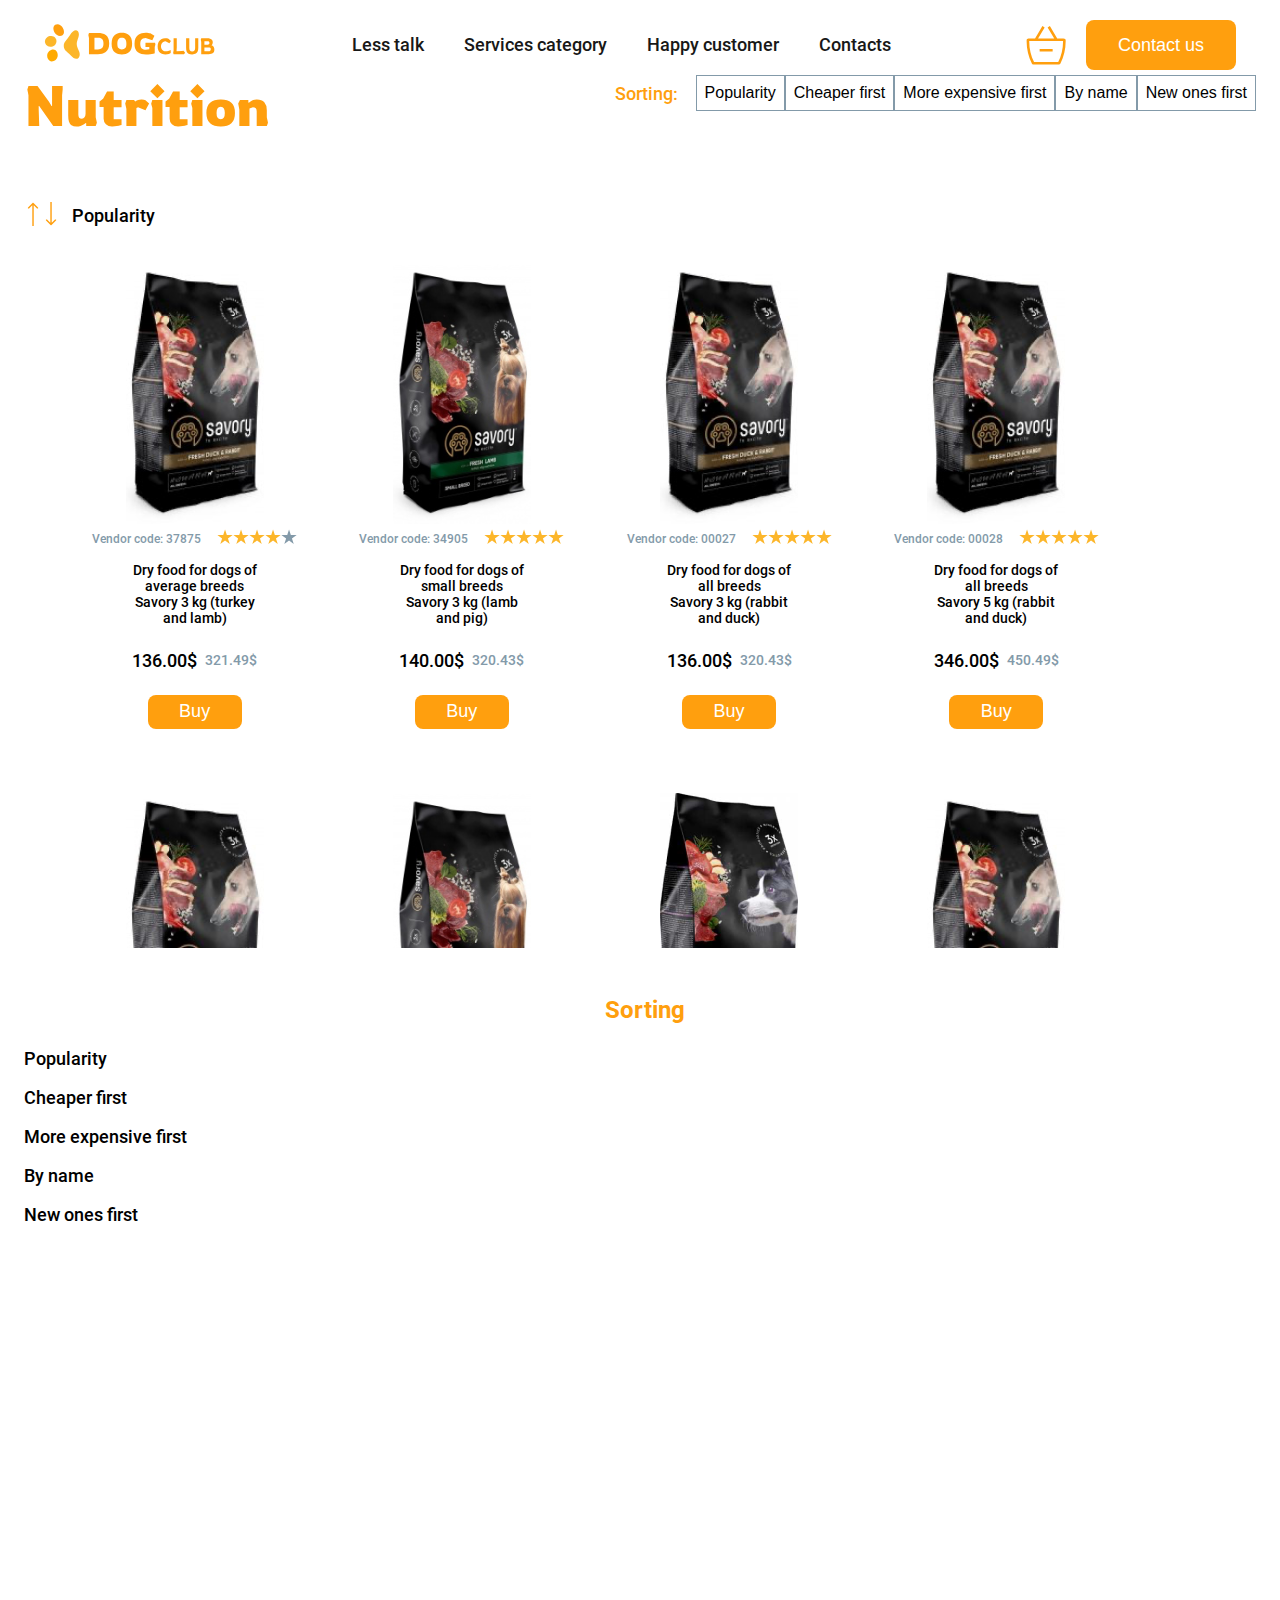
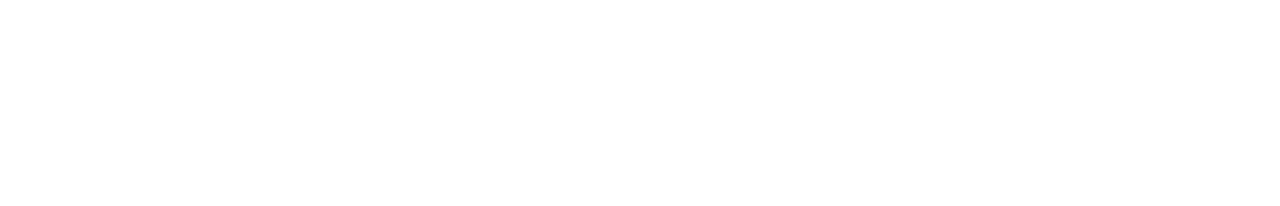
==== commit 0655b28a: "Add files via upload" ====
--- a/pages/nutrition.html
+++ b/pages/nutrition.html
@@ -118,13 +118,61 @@
               <button class="sorting-btn" type="button">New ones first</button>
             </div>
           </div>
-          <div class="nutrition-page__popular-filter">
-            <svg class="nutrition-page__popular-arrows" width="18" height="24">
-              <use href="../images/icon.svg#icon-populararow1"></use>
-            </svg>
-            <svg class="nutrition-page__popular-arrows" width="18" height="24">
-              <use href="../images/icon.svg#icon-populararow2"></use>
-            </svg>
+          <div class="nutrition-page__mobile-sorting">
+            <button
+              type="button"
+              class="nutrition-page__popular-bnt sort-btn-open"
+            >
+              <svg
+                class="nutrition-page__popular-arrows"
+                width="18"
+                height="24"
+              >
+                <use href="../images/icon.svg#icon-populararow1"></use>
+              </svg>
+            </button>
+            <div class="mobile-sort">
+              <p class="nutrition-page__sort-title">Sorting</p>
+              <ul class="nutrition-page__sort-list">
+                <li class="nutrition-page__sort-item">
+                  <article>
+                    <p>Popularity</p>
+                  </article>
+                </li>
+                <li class="nutrition-page__sort-item">
+                  <article>
+                    <p>Cheaper first</p>
+                  </article>
+                </li>
+                <li class="nutrition-page__sort-item">
+                  <article>
+                    <p>More expensive first</p>
+                  </article>
+                </li>
+                <li class="nutrition-page__sort-item">
+                  <article>
+                    <p>By name</p>
+                  </article>
+                </li>
+                <li class="nutrition-page__sort-item">
+                  <article>
+                    <p>New ones first</p>
+                  </article>
+                </li>
+              </ul>
+            </div>
+            <button
+              type="button"
+              class="nutrition-page__popular-bnt sort-btn-close sort-btn-open"
+            >
+              <svg
+                class="nutrition-page__popular-arrows"
+                width="18"
+                height="24"
+              >
+                <use href="../images/icon.svg#icon-populararow2"></use>
+              </svg>
+            </button>
             <p class="nutrition-page__popular">Popularity</p>
           </div>
           <ul class="nutrition-page__list">
@@ -153,8 +201,8 @@
                   </svg>
                 </div>
                 <p class="nutrition-card__description">
-                  Dry food for dogs of average breeds <br />
-                  Savory 3 kg (turkey and lamb)
+                  Dry food for dogs of average breeds Savory 3 kg (turkey and
+                  lamb)
                 </p>
                 <div class="nutrition-card__price">
                   <p class="nutrition-card__price-now">136.00$</p>
@@ -191,7 +239,7 @@
                 </div>
                 <p class="nutrition-card__description">
                   Dry food for dogs of small breeds <br />
-                  Savory 3 kg (lamb)
+                  Savory 3 kg (lamb and pig)
                 </p>
                 <div class="nutrition-card__price">
                   <p class="nutrition-card__price-now">140.00$</p>
--- a/css/main.min.css
+++ b/css/main.min.css
@@ -1 +1 @@
-body{font-size:18px;font-weight:400;font-family:"Roboto",sans-serif;background-image:url(../images/background.jpg);background-repeat:no-repeat;background-position:center top;padding:0;-webkit-box-sizing:border-box;box-sizing:border-box}ul{list-style-type:none;margin:0;padding:0}@font-face{font-family:"Roboto",sans-serif;font-weight:400;font-style:normal;src:url(../fonts/Roboto-Regular.woff2)}@font-face{font-family:"Roboto";font-weight:500;font-style:normal;src:url(../fonts/Roboto-Medium.woff2)}@font-face{font-family:"Roboto";font-weight:700;font-style:normal;src:url(../fonts/Roboto-Bold.woff2)}@font-face{font-family:"Rowdies";font-weight:400;font-style:normal;src:url(../fonts/Rowdies-Regular.woff2)}@-webkit-keyframes moveUp{from{-webkit-transform:translateX(0);transform:translateX(0)}to{-webkit-transform:translateY(20px);transform:translateY(20px)}}@keyframes moveUp{from{-webkit-transform:translateX(0);transform:translateX(0)}to{-webkit-transform:translateY(20px);transform:translateY(20px)}}@-webkit-keyframes moveRight{from{-webkit-transform:translateX(0);transform:translateX(0)}to{-webkit-transform:translateX(20px);transform:translateX(20px)}}@keyframes moveRight{from{-webkit-transform:translateX(0);transform:translateX(0)}to{-webkit-transform:translateX(20px);transform:translateX(20px)}}@-webkit-keyframes moveDown{from{-webkit-transform:translate(0, 0);transform:translate(0, 0)}to{-webkit-transform:translate(-10px, 20px);transform:translate(-10px, 20px)}}@keyframes moveDown{from{-webkit-transform:translate(0, 0);transform:translate(0, 0)}to{-webkit-transform:translate(-10px, 20px);transform:translate(-10px, 20px)}}:root{--color-brand: #ff9f0e;--color-brand-light: #fcb62a;--color-brand-grey: #839AA9}html{scroll-behavior:smooth}.visualy-hidden{position:absolute;left:-10000px;top:auto;width:1px;height:1px;overflow:hidden}.is-scroll-disabled{overflow:hidden}.button-contact,.explorer-button{width:150px;height:50px;border:none;border-radius:8px;background-color:var(--color-brand);font-size:18px;color:#fff;margin:0 auto}.explorer-button:hover{background-color:var(--color-brand-grey);color:#fffaf3}.button-contact:hover{background-color:var(--color-brand-light);color:#fffaf3}.nutrition-page__button{width:94px;height:34px;background-color:var(--color-brand);border-radius:8px;border:none;font-size:18px;color:#fff;margin:24px 0}.nutrition-page__button:hover{background-color:var(--color-brand-light);cursor:pointer}.sorting-btn{height:36px;border:solid .2px var(--color-brand-grey);background-color:rgba(0,0,0,0);color:#000;font-size:16px;padding:8xp}.sorting-btn:hover{background-color:var(--color-brand);cursor:pointer;color:#fff}.customer-card{overflow:hidden;display:-webkit-box;display:-ms-flexbox;display:flex;-webkit-transition:-webkit-transform .5s;transition:-webkit-transform .5s;transition:transform .5s;transition:transform .5s, -webkit-transform .5s;width:344px;height:456px}.customer-card__image{z-index:-1;border-radius:24px;position:relative;width:100%;height:100%}.customer-card__info{position:absolute;border-radius:0px 0px 24px 24px;padding:16px 38px 100px 38px;background-color:var(--color-brand-grey);-webkit-transform:translate(0px, 324px);transform:translate(0px, 324px)}.customer-card__title{position:absolute;-webkit-transform:translate(0px, -8px);transform:translate(0px, -8px);z-index:2;font-size:24px;font-family:"Roboto",sans-serif;font-weight:600;color:#fff;margin:0}.customer-card__text{position:absolute;z-index:2;-webkit-transform:translate(0px, 12px);transform:translate(0px, 12px);font-family:"Roboto",sans-serif;font-size:14px;font-weight:400;color:#fff}.customer-card__bones{display:-webkit-box;display:-ms-flexbox;display:flex;gap:8px;-webkit-transform:translate(0px, 80px);transform:translate(0px, 80px)}.customer-card__bones-bone{z-index:2;fill:var(--color-brand)}.customer-card__ocenka{margin:0 0 0 44px;color:var(--color-brand);font-size:16px}.customer-card__bones-bone-white{z-index:2;fill:#fff}.checkbox-input{-webkit-appearance:none;-moz-appearance:none;appearance:none}.checkbox{position:relative}.checkbox-label{padding-left:2px}.checkbox-label::before{position:absolute;-webkit-transform:translate(150px, 38px);transform:translate(150px, 38px);width:18px;height:18px;border:2px var(--color-brand-grey) solid;border-radius:4px;content:""}.agree-politic_checkbox:checked+.checkbox-label::before{background-image:url(../images/cheking.png);background-repeat:no-repeat;background-size:cover;border:2px var(--color-brand-grey) solid}.footer-checkbox-label{padding-left:2px}.footer-checkbox-label::before{position:absolute;-webkit-transform:translate(150px, 38px);transform:translate(150px, 38px);width:18px;height:18px;border:2px var(--color-brand-grey) solid;border-radius:4px;content:""}.footer-agree-politic__checkbox:checked+.footer-checkbox-label::before{background-image:url(../images/cheking.png);background-repeat:no-repeat;background-size:cover;border:2px var(--color-brand-grey) solid}.modal-checkbox-label{padding-left:2px}.modal-checkbox-label::before{position:absolute;-webkit-transform:translate(150px, 38px);transform:translate(150px, 38px);width:18px;height:18px;border:2px var(--color-brand-grey) solid;border-radius:4px;content:""}.modal-agree-politic__checkbox:checked+.modal-checkbox-label::before{background-image:url(../images/cheking.png);background-repeat:no-repeat;background-size:cover;border:2px var(--color-brand-grey) solid}.carousel-button{display:none;-webkit-box-align:center;-ms-flex-align:center;align-items:center;-webkit-box-pack:center;-ms-flex-pack:center;justify-content:center;width:44px;padding:14px;height:44px;border-radius:50%;-ms-flex-negative:0;flex-shrink:0;background-color:var(--color-brand-grey);border:none;cursor:pointer;fill:#fff;margin-right:14px}@media screen and (min-width: 768px){.carousel-button{display:-webkit-box;display:-ms-flexbox;display:flex}}.carousel-button:hover{background-color:var(--color-brand);fill:#fff}.carousel-button.next{-webkit-transform:rotate(180deg);transform:rotate(180deg)}.contact-form{display:-webkit-box;display:-ms-flexbox;display:flex;-webkit-box-orient:vertical;-webkit-box-direction:normal;-ms-flex-direction:column;flex-direction:column;-webkit-box-align:center;-ms-flex-align:center;align-items:center}.input__control{width:392px;height:40px;border:1px solid orange;font-size:18px;font-family:"Roboto",sans-serif;padding:4px;color:var(--color-brand);border-radius:8px}@media screen and (min-width: 1260px){.input__control{width:592px}}.input__control::-webkit-input-placeholder{color:var(--color-brand)}.input__control::-moz-placeholder{color:var(--color-brand)}.input__control:-ms-input-placeholder{color:var(--color-brand)}.input__control::-ms-input-placeholder{color:var(--color-brand)}.input__control::placeholder{color:var(--color-brand)}.input__control:focus{outline:none;border-color:var(--color-brand)}.contact-section__form-field{padding-bottom:24px}.form-terms{max-width:220px;line-height:1.5;font-size:12px;font-weight:300;text-align:center;margin:0 auto;padding-top:18px}.form-terms__link{color:var(--color-brand-grey);text-underline-offset:2px}.link{font-family:"Roboto",sans-serif;color:#000;font-weight:400;font-size:18px;text-decoration:none;line-height:2;color:#181817;list-style-type:none}.link:hover{color:var(--color-brand);font-weight:700}.list{list-style:none}.social{border:none;fill:var(--color-brand-light);background-color:rgba(0,0,0,0);padding-top:28px}.nutrition-card{display:-webkit-box;display:-ms-flexbox;display:flex;-webkit-box-orient:vertical;-webkit-box-direction:normal;-ms-flex-direction:column;flex-direction:column;width:138px;-webkit-box-align:center;-ms-flex-align:center;align-items:center}.nutrition-card__stars{display:-webkit-box;display:-ms-flexbox;display:flex;-webkit-box-align:center;-ms-flex-align:center;align-items:center}.nutrition-card__goods-code{display:none;color:var(--color-brand-grey);font-size:12px;margin:0;padding:8px 16px 0 0;white-space:nowrap}@media screen and (min-width: 768px){.nutrition-card__goods-code{display:block}}.nutrition-card__goods-code-mobile{display:block;color:var(--color-brand-grey);font-size:12px;margin:0;padding:8px 16px 0 0;white-space:nowrap}@media screen and (min-width: 768px){.nutrition-card__goods-code-mobile{display:none}}.nutrition-card__gold-star{fill:var(--color-brand-light);width:16px;height:16px;padding-top:4px}.nutrition-card__grey-star{fill:var(--color-brand-grey);width:16px;height:16px;padding-top:4px}.nutrition-card__description{padding-top:16px;font-family:"Roboto",sans-serif;font-size:14px;font-weight:400;margin:0;text-align:center}.nutrition-card__price{display:-webkit-box;display:-ms-flexbox;display:flex;-webkit-box-align:center;-ms-flex-align:center;align-items:center;gap:8px}.nutrition-card__price-now{font-size:18px;margin:0;padding-top:24px}.nutrition-card__price-before{font-size:14px;margin:0;color:var(--color-brand-grey);padding-top:24px}.pagination{display:-webkit-box;display:-ms-flexbox;display:flex;-webkit-box-align:center;-ms-flex-align:center;align-items:center;gap:24px;-webkit-box-pack:center;-ms-flex-pack:center;justify-content:center;padding-top:24px}.pagination__button{padding:0;width:12px;height:12px;background-color:var(--color-brand-grey);border-radius:50%}.pagination__button--active{background-color:var(--color-brand)}.container{width:100%;max-width:1278px;margin:0 auto;padding:0 24px;-webkit-box-sizing:border-box;box-sizing:border-box}.mobile-menu{position:fixed;top:0;left:0;height:100%;width:100%;background-color:#fff;-webkit-transform:translateX(100%);transform:translateX(100%);-webkit-transition:-webkit-transform .5s;transition:-webkit-transform .5s;transition:transform .5s;transition:transform .5s, -webkit-transform .5s;padding:24px}.mobile-menu.is-open{-webkit-transform:translateX(0);transform:translateX(0)}.mobile-menu__btn-close{position:absolute;top:16px;right:64px}.mobile-menu__close-icon{border:none;width:12px;height:12px;background-color:rgba(0,0,0,0)}.header{position:absolute;top:0;left:0;width:100%;z-index:1}.header__logo{width:94px}@media screen and (min-width: 1260px){.header__logo{width:172px}}.header__container{display:-webkit-box;display:-ms-flexbox;display:flex;gap:20px;padding:20px 20px 0}.header__nav{display:-webkit-box;display:-ms-flexbox;display:flex;-webkit-box-flex:1;-ms-flex-positive:1;flex-grow:1}.header__menu{display:none;-webkit-box-flex:1;-ms-flex-positive:1;flex-grow:1;gap:40px;text-align:center;text-decoration:none;list-style:none;padding:0}@media screen and (min-width: 1260px){.header__menu{display:-webkit-box;display:-ms-flexbox;display:flex}}.header__basket{fill:var(--color-brand)}.header__button-contact{display:none;width:150px;height:50px;border:none;border-radius:8px;background-color:var(--color-brand);font-size:18px;color:#fff;margin:0 auto}@media screen and (min-width: 1260px){.header__button-contact{display:block}}.header__button-contact:hover{background-color:var(--color-brand-light);color:#fffaf3}.header__burger{padding:0px;background-color:rgba(0,0,0,0);border:none;fill:var(--color-brand);width:24px;height:24px}@media screen and (min-width: 1260px){.header__burger{display:none}}.hero-section{position:relative;background-image:url(../images/hero-bone-mobile.jpg);background-size:contain;height:380px;background-repeat:no-repeat;background-position:top center}@media screen and (min-width: 768px){.hero-section{height:808px;background-image:url(../images/hero-bone.jpg)}}.hero-section__container{display:block;-webkit-box-pack:center;-ms-flex-pack:center;justify-content:center;gap:80px}@media screen and (min-width: 1260px){.hero-section__container{display:-webkit-box;display:-ms-flexbox;display:flex}}.hero-section__title{font-family:"Rowdies",sans-serif;font-size:32px;font-weight:400;margin-top:180px;text-align:center}@media screen and (min-width: 768px){.hero-section__title{font-size:72px}}.hero-section__title-opis{font-size:16px;font-weight:400;max-width:500px;font-family:"Roboto",sans-serif;text-align:center;margin:14px auto}@media screen and (min-width: 1260px){.hero-section__title-opis{font-size:22px;text-align:start}}.hero-section__explorer-button{width:150px;height:50px;border:none;border-radius:8px;background-color:var(--color-brand);font-size:18px;color:#fff;margin:0 auto;-webkit-box-pack:center;-ms-flex-pack:center;justify-content:center;display:-webkit-box;display:-ms-flexbox;display:flex;-webkit-box-align:center;-ms-flex-align:center;align-items:center}@media screen and (min-width: 1260px){.hero-section__explorer-button{display:block}}.hero-section__explorer-button:hover{background-color:var(--color-brand-grey);color:#fffaf3}.hero-section__dog-photo{display:none;margin-top:210px;background-repeat:no-repeat}@media screen and (min-width: 1260px){.hero-section__dog-photo{display:block}}.small-dog{position:relative}.small-dog__dog{width:24px;height:24px;border-radius:50%;position:absolute}@media screen and (min-width: 768px){.small-dog__dog{height:48px;width:48px}}.small-dog__tax-dog{-webkit-transform:translate(200px, 10px);transform:translate(200px, 10px)}@media screen and (min-width: 768px){.small-dog__tax-dog{top:-580px;left:-60px}}.small-dog__bw-gog{-webkit-transform:translate(90px, -38px);transform:translate(90px, -38px)}@media screen and (min-width: 768px){.small-dog__bw-gog{bottom:180px;left:-180px}}.small-dog__w-dog{-webkit-transform:translate(330px, -38px);transform:translate(330px, -38px)}@media screen and (min-width: 768px){.small-dog__w-dog{right:320px;bottom:420px}}.small-dog__orange-lap{width:24px;height:24px;position:absolute;fill:var(--color-brand-light);-webkit-transform:translate(128px, 20px);transform:translate(128px, 20px)}@media screen and (min-width: 768px){.small-dog__orange-lap{width:42px;height:42px;left:-120px;bottom:60px;-webkit-animation:moveDown 2s infinite alternate;animation:moveDown 2s infinite alternate}}.small-dog__red-lap{width:24px;height:24px;position:absolute;fill:#ff6e9f;-webkit-transform:translate(288px, 14px);transform:translate(288px, 14px)}@media screen and (min-width: 768px){.small-dog__red-lap{width:42px;height:42px;-webkit-animation:moveRight 2s infinite alternate;animation:moveRight 2s infinite alternate;right:-80px;bottom:290px}}.small-dog__sir-lap{position:absolute;width:24px;height:24px;fill:#d9a6ff;-webkit-transform:translate(358px, -152px);transform:translate(358px, -152px)}@media screen and (min-width: 768px){.small-dog__sir-lap{width:42px;height:42px;bottom:440px;left:-30px;-webkit-animation:moveRight 2s infinite alternate;animation:moveRight 2s infinite alternate}}.less-talk{padding-top:0px}@media screen and (min-width: 768px){.less-talk{padding-top:0px}}.less-talk__container{display:-webkit-box;display:-ms-flexbox;display:flex;padding-top:0px;gap:40px;margin:0}@media screen and (min-width: 768px){.less-talk__container{padding-top:60px}}.less-talk__dog-background{display:none}@media screen and (min-width: 768px){.less-talk__dog-background{display:-webkit-box;display:-ms-flexbox;display:flex}}.less-talk__dog{display:none}@media screen and (min-width: 768px){.less-talk__dog{display:block}}.less-talk__left{display:-webkit-box;display:-ms-flexbox;display:flex}.less-talk__laps{position:relative}.less-talk__dog{position:absolute;top:1060px;border:0}.less-talk__lap1{display:none;position:absolute;fill:var(--color-brand-grey);right:390px;top:340px}@media screen and (min-width: 768px){.less-talk__lap1{display:-webkit-box;display:-ms-flexbox;display:flex}}.less-talk__lap2{display:none;position:absolute;fill:var(--color-brand-grey);right:280px;top:60px}@media screen and (min-width: 768px){.less-talk__lap2{display:-webkit-box;display:-ms-flexbox;display:flex}}.less-talk__lap3{display:none;position:absolute;fill:var(--color-brand-grey);top:260px;left:-80px}@media screen and (min-width: 768px){.less-talk__lap3{display:-webkit-box;display:-ms-flexbox;display:flex}}.less-talk__video-button{position:absolute;-webkit-transform:translate(220px, 382px);transform:translate(220px, 382px);width:162px;height:122px;background-repeat:no-repeat;background-image:url(../images/video.png);background-color:rgba(0,0,0,0);border:0}@media screen and (min-width: 768px){.less-talk__video-button{width:162px;height:124px;left:-200px;top:40px;-webkit-animation:moveUp 1s infinite alternate;animation:moveUp 1s infinite alternate}}.less-talk__video-button:hover{cursor:pointer}.less-talk__right{margin-top:50px}.less-talk__title{font-family:"Rowdies",sans-serif;font-weight:400;font-size:36px}@media screen and (min-width: 768px){.less-talk__title{font-size:56px}}.less-talk__text{font-family:"Roboto",sans-serif;font-size:18px;line-height:1.5}@media screen and (min-width: 768px){.less-talk__text{font-size:22px}}.category-section{padding-top:42px;margin:24px 0 0 0}@media screen and (min-width: 768px){.category-section{padding-top:32px}}.category-section__conteiner{display:-webkit-box;display:-ms-flexbox;display:flex;-webkit-box-pack:center;-ms-flex-pack:center;justify-content:center;-webkit-box-align:end;-ms-flex-align:end;align-items:flex-end;gap:24px}.category-section__catigory-title{text-align:center;font-family:"Rowdies",sans-serif;font-weight:400;-webkit-box-pack:center;-ms-flex-pack:center;justify-content:center;font-size:36px}@media screen and (min-width: 768px){.category-section__catigory-title{font-size:56px}}.category-section__list{display:-webkit-box;display:-ms-flexbox;display:flex;-webkit-box-pack:center;-ms-flex-pack:center;justify-content:center;gap:24px;margin:0;padding:0}.category-section__card{display:-webkit-box;display:-ms-flexbox;display:flex;padding:48px;-webkit-box-pack:center;-ms-flex-pack:center;justify-content:center;-webkit-box-align:center;-ms-flex-align:center;align-items:center;-webkit-box-sizing:border-box;box-sizing:border-box}.category-section__mobile{display:none}@media screen and (min-width: 1260px){.category-section__mobile{display:-webkit-box;display:-ms-flexbox;display:flex}}.category-section__item{list-style:none;width:280px;height:280px;border-radius:16px;background:-webkit-gradient(linear, left top, left bottom, from(#fff), to(#fffbf4));background:linear-gradient(180deg, #fff 0%, #fffbf4 100%);-webkit-box-shadow:0px 4px 4px 0px rgba(24,24,23,.05);box-shadow:0px 4px 4px 0px rgba(24,24,23,.05);cursor:pointer}@media screen and (min-width: 1260px){.category-section__item{width:240px;height:240px}}.category-section__button{position:relative}.category-section__bnt{color:var(--color-brand);text-decoration:none;letter-spacing:.9px;line-height:1.3;font-size:18px;position:absolute;-webkit-transform:translate(-240px, 10px);transform:translate(-240px, 10px);white-space:nowrap}@media screen and (min-width: 1260px){.category-section__bnt{position:relative;-webkit-transform:translate(-220px, 10px);transform:translate(-220px, 10px);white-space:nowrap}}.category-section__bnt::after{-webkit-box-sizing:border-box;box-sizing:border-box;position:absolute;width:40px;height:16px;background-image:url(../images/arrow1.png);content:"";-webkit-transform:translate(20%, 25%);transform:translate(20%, 25%)}.category-section__link{text-decoration:none;font-size:22px;color:var(--color-brand)}.customer-section{padding-top:96px;display:-webkit-box;display:-ms-flexbox;display:flex}.customer-section__title{padding-top:0px;text-align:center;font-family:"Rowdies",sans-serif;font-weight:400;-webkit-box-pack:center;-ms-flex-pack:center;justify-content:center;font-size:36px}@media screen and (min-width: 768px){.customer-section__title{font-size:56px;padding-top:20px}}.customer-section__slider{display:block;-webkit-box-align:center;-ms-flex-align:center;align-items:center;-webkit-box-pack:center;-ms-flex-pack:center;justify-content:center}@media screen and (min-width: 768px){.customer-section__slider{display:-webkit-box;display:-ms-flexbox;display:flex}}.customer-section__container{margin:0;width:100%;overflow:hidden}.customer-section__swiper-list{gap:5px}.customer-section__list{text-decoration:none;list-style:none;margin-left:38px}@media screen and (min-width: 768px){.customer-section__list{margin:0}}.customer-section__button{margin-right:24px}.contact-section{position:relative;padding-top:18px}@media screen and (min-width: 768px){.contact-section{padding-top:168px}}.contact-section__background{position:relative;display:none}@media screen and (min-width: 768px){.contact-section__background{display:block}}.contact-section__background::before{content:"";background-image:url(../images/contactdog-befor.png);background-repeat:no-repeat;width:488px;height:520px;position:absolute;-webkit-transform:translate(0px, 160px);transform:translate(0px, 160px);z-index:-1}.contact-section__background::after{content:"";background-image:url(../images/contactdog-after.png);background-repeat:no-repeat;position:absolute;width:322px;height:752px;right:0;top:60px;z-index:-1}.contact-section__container{display:-webkit-box;display:-ms-flexbox;display:flex;-webkit-box-pack:center;-ms-flex-pack:center;justify-content:center;gap:24px}.contact-section__bone{position:absolute;z-index:-2;width:100%;-webkit-box-sizing:border-box;box-sizing:border-box}.contact-section__title{padding-top:0px;text-align:center;font-family:"Rowdies",sans-serif;font-weight:400;-webkit-box-pack:center;-ms-flex-pack:center;justify-content:center;font-size:34px}@media screen and (min-width: 768px){.contact-section__title{font-size:56px;padding-top:20px}}.footer-section{background-color:#fffaf3;margin-top:168px}.footer-section__container{position:relative;padding-top:32px;margin-top:60px;display:block;height:260px}@media screen and (min-width: 768px){.footer-section__container{display:-webkit-box;display:-ms-flexbox;display:flex;-ms-flex-pack:distribute;justify-content:space-around}}.footer-section__logo{display:-webkit-box;display:-ms-flexbox;display:flex;-webkit-box-pack:center;-ms-flex-pack:center;justify-content:center}@media screen and (min-width: 768px){.footer-section__logo{display:block}}.footer-section__social-list{display:-webkit-box;display:-ms-flexbox;display:flex;-webkit-box-pack:center;-ms-flex-pack:center;justify-content:center}@media screen and (min-width: 768px){.footer-section__social-list{-webkit-box-pack:start;-ms-flex-pack:start;justify-content:flex-start}}.footer-section__menu{padding:0;text-align:center}@media screen and (min-width: 768px){.footer-section__menu{text-align:start}}.footer-section__social{display:none;border:none;fill:var(--color-brand-light);background-color:rgba(0,0,0,0);padding-top:28px}@media screen and (min-width: 768px){.footer-section__social{display:-webkit-box;display:-ms-flexbox;display:flex}}.footer-section__social-mobile{display:-webkit-box;display:-ms-flexbox;display:flex;border:none;fill:var(--color-brand-light);background-color:rgba(0,0,0,0);padding:24px}@media screen and (min-width: 768px){.footer-section__social-mobile{display:none}}.footer-section__container::after{position:absolute;content:"";background-image:url(../images/footer-dog.png);width:292px;height:304px;background-size:50%;background-repeat:no-repeat;-webkit-transform:translate(140px, -694px);transform:translate(140px, -694px)}@media screen and (min-width: 768px){.footer-section__container::after{position:relative;background-size:100%;-webkit-transform:translate(0px, 0px);transform:translate(0px, 0px)}}.footer__input{width:320px;height:40px;border:1px solid orange;font-size:18px;font-family:"Roboto",sans-serif;padding:4px;color:var(--color-brand);border-radius:8px}.footer__input::-webkit-input-placeholder{color:var(--color-brand)}.footer__input::-moz-placeholder{color:var(--color-brand)}.footer__input:-ms-input-placeholder{color:var(--color-brand)}.footer__input::-ms-input-placeholder{color:var(--color-brand)}.footer__input::placeholder{color:var(--color-brand)}.footer__input:focus{outline:none;border-color:var(--color-brand)}.backdrop{display:-webkit-box;display:-ms-flexbox;display:flex;-webkit-box-pack:center;-ms-flex-pack:center;justify-content:center;-webkit-box-align:center;-ms-flex-align:center;align-items:center;position:fixed;top:0;bottom:0;left:0;right:0;padding:20px;background-color:rgba(0,0,0,.5);-webkit-transition:opacity .5s,visibility .5s;transition:opacity .5s,visibility .5s}.backdrop.is-hidden{opacity:0;visibility:hidden;pointer-events:none}.modal{position:relative;width:100%;max-width:880px;height:70%;max-height:880px;padding:48px;background-color:#fffaf3;border-radius:32px;overflow-y:auto}.modal__btn-close{background-color:rgba(0,0,0,0);border:none;cursor:pointer}.modal__btn-close-icon{width:32px;height:32px}.modal__container{margin:auto;max-width:600px}.modal__container-text{text-align:center;font-family:"Rowdies",sans-serif;font-weight:400;-webkit-box-pack:center;-ms-flex-pack:center;justify-content:center;font-size:42px}.modal__container-pre-text{text-align:center;font-family:"Roboto",sans-serif;font-weight:400;-webkit-box-pack:center;-ms-flex-pack:center;justify-content:center;color:var(--color-brand-grey);font-size:18px}.modal-btn-close{position:absolute;right:40px;top:40px}.modal-form-field{margin-bottom:32px}.modal-button{margin:0 auto 24px}.nutrition-page{display:-webkit-box;display:-ms-flexbox;display:flex;-webkit-box-pack:justify;-ms-flex-pack:justify;justify-content:space-between}.nutrition-page__title{color:var(--color-brand);font-size:34px;font-family:"Rowdies",sans-serif;font-weight:400;padding-top:24px}@media screen and (min-width: 768px){.nutrition-page__title{font-size:56px}}.nutrition-page__popular-filter{display:-webkit-box;display:-ms-flexbox;display:flex;-webkit-box-align:center;-ms-flex-align:center;align-items:center}@media screen and (min-width: 768px){.nutrition-page__popular-filter{display:none}}.nutrition-page__popular{font-size:18px;font-family:"Roboto",sans-serif;margin-left:18px}.nutrition-page__popular-arrows{fill:var(--color-brand);margin:-2px}.nutrition-page__sorting{display:none;-webkit-box-align:center;-ms-flex-align:center;align-items:center}@media screen and (min-width: 768px){.nutrition-page__sorting{display:-webkit-box;display:-ms-flexbox;display:flex}}.nutrition-page__sorting-name{color:var(--color-brand);font-family:"Roboto",sans-serif;font-size:18px;padding-right:18px}.nutrition-page__list{display:-webkit-box;display:-ms-flexbox;display:flex;-webkit-box-pack:center;-ms-flex-pack:center;justify-content:center;list-style-type:none;-ms-flex-wrap:wrap;flex-wrap:wrap;gap:40px}@media screen and (min-width: 768px){.nutrition-page__list{gap:0px}}.nutrition-page__item{-ms-flex-preferred-size:calc((100% - 96px)/5);flex-basis:calc((100% - 96px)/5);padding:20px}.nutrition-page__info{display:-webkit-box;display:-ms-flexbox;display:flex}+body{font-size:18px;font-weight:400;font-family:"Roboto",sans-serif;padding:0;-webkit-box-sizing:border-box;box-sizing:border-box;margin:0}ul{list-style-type:none;margin:0;padding:0}@font-face{font-family:"Roboto",sans-serif;font-weight:400;font-style:normal;src:url(../fonts/Roboto-Regular.woff2)}@font-face{font-family:"Roboto";font-weight:500;font-style:normal;src:url(../fonts/Roboto-Medium.woff2)}@font-face{font-family:"Roboto";font-weight:700;font-style:normal;src:url(../fonts/Roboto-Bold.woff2)}@font-face{font-family:"Rowdies";font-weight:400;font-style:normal;src:url(../fonts/Rowdies-Regular.woff2)}@-webkit-keyframes moveUp{from{-webkit-transform:translateX(0);transform:translateX(0)}to{-webkit-transform:translateY(20px);transform:translateY(20px)}}@keyframes moveUp{from{-webkit-transform:translateX(0);transform:translateX(0)}to{-webkit-transform:translateY(20px);transform:translateY(20px)}}@-webkit-keyframes moveRight{from{-webkit-transform:translateX(0);transform:translateX(0)}to{-webkit-transform:translateX(20px);transform:translateX(20px)}}@keyframes moveRight{from{-webkit-transform:translateX(0);transform:translateX(0)}to{-webkit-transform:translateX(20px);transform:translateX(20px)}}@-webkit-keyframes moveDown{from{-webkit-transform:translate(0, 0);transform:translate(0, 0)}to{-webkit-transform:translate(-10px, 20px);transform:translate(-10px, 20px)}}@keyframes moveDown{from{-webkit-transform:translate(0, 0);transform:translate(0, 0)}to{-webkit-transform:translate(-10px, 20px);transform:translate(-10px, 20px)}}:root{--color-brand: #ff9f0e;--color-brand-light: #fcb62a;--color-brand-grey: #839AA9}html{scroll-behavior:smooth}.visualy-hidden{position:absolute;left:-10000px;top:auto;width:1px;height:1px;overflow:hidden}.is-scroll-disabled{overflow:hidden}.button-contact,.explorer-button{width:150px;height:50px;border:none;border-radius:8px;background-color:var(--color-brand);font-size:18px;color:#fff;margin:0 auto}.explorer-button:hover{background-color:var(--color-brand-grey);color:#fffaf3}.button-contact:hover{background-color:var(--color-brand-light);color:#fffaf3}.nutrition-page__button{width:94px;height:34px;background-color:var(--color-brand);border-radius:8px;border:none;font-size:18px;color:#fff;margin:24px 0}.nutrition-page__button:hover{background-color:var(--color-brand-light);cursor:pointer}.sorting-btn{height:36px;border:solid .2px var(--color-brand-grey);background-color:rgba(0,0,0,0);color:#000;font-size:16px;padding:8px}.sorting-btn:hover{background-color:var(--color-brand);cursor:pointer;color:#fff}.customer-card{overflow:hidden;display:-webkit-box;display:-ms-flexbox;display:flex;-webkit-transition:-webkit-transform .5s;transition:-webkit-transform .5s;transition:transform .5s;transition:transform .5s, -webkit-transform .5s;width:344px;height:456px}.customer-card__image{z-index:-1;border-radius:24px;position:relative;width:100%;height:100%}.customer-card__info{position:absolute;border-radius:0px 0px 24px 24px;padding:16px 38px 100px 38px;background-color:var(--color-brand-grey);-webkit-transform:translate(0px, 324px);transform:translate(0px, 324px)}.customer-card__title{position:absolute;-webkit-transform:translate(0px, -8px);transform:translate(0px, -8px);z-index:2;font-size:24px;font-family:"Roboto",sans-serif;font-weight:600;color:#fff;margin:0}.customer-card__text{position:absolute;z-index:2;-webkit-transform:translate(0px, 12px);transform:translate(0px, 12px);font-family:"Roboto",sans-serif;font-size:14px;font-weight:400;color:#fff}.customer-card__bones{display:-webkit-box;display:-ms-flexbox;display:flex;gap:8px;-webkit-transform:translate(0px, 80px);transform:translate(0px, 80px)}.customer-card__bones-bone{z-index:2;fill:var(--color-brand)}.customer-card__ocenka{margin:0 0 0 44px;color:var(--color-brand);font-size:16px}.customer-card__bones-bone-white{z-index:2;fill:#fff}.checkbox-input{-webkit-appearance:none;-moz-appearance:none;appearance:none}.checkbox{position:relative}.checkbox-label{padding-left:2px}.checkbox-label::before{position:absolute;-webkit-transform:translate(150px, 38px);transform:translate(150px, 38px);width:18px;height:18px;border:2px var(--color-brand-grey) solid;border-radius:4px;content:""}.agree-politic_checkbox:checked+.checkbox-label::before{background-image:url(../images/cheking.png);background-repeat:no-repeat;background-size:cover;border:2px var(--color-brand-grey) solid}.footer-checkbox-label{padding-left:2px}.footer-checkbox-label::before{position:absolute;-webkit-transform:translate(150px, 38px);transform:translate(150px, 38px);width:18px;height:18px;border:2px var(--color-brand-grey) solid;border-radius:4px;content:""}.footer-agree-politic__checkbox:checked+.footer-checkbox-label::before{background-image:url(../images/cheking.png);background-repeat:no-repeat;background-size:cover;border:2px var(--color-brand-grey) solid}.modal-checkbox-label{padding-left:2px}.modal-checkbox-label::before{position:absolute;-webkit-transform:translate(150px, 38px);transform:translate(150px, 38px);width:18px;height:18px;border:2px var(--color-brand-grey) solid;border-radius:4px;content:""}.modal-agree-politic__checkbox:checked+.modal-checkbox-label::before{background-image:url(../images/cheking.png);background-repeat:no-repeat;background-size:cover;border:2px var(--color-brand-grey) solid}.carousel-button{display:none;-webkit-box-align:center;-ms-flex-align:center;align-items:center;-webkit-box-pack:center;-ms-flex-pack:center;justify-content:center;width:44px;padding:14px;height:44px;border-radius:50%;-ms-flex-negative:0;flex-shrink:0;background-color:var(--color-brand-grey);border:none;cursor:pointer;fill:#fff;margin-right:14px}@media screen and (min-width: 768px){.carousel-button{display:-webkit-box;display:-ms-flexbox;display:flex}}.carousel-button:hover{background-color:var(--color-brand);fill:#fff}.carousel-button.next{-webkit-transform:rotate(180deg);transform:rotate(180deg)}.contact-form{display:-webkit-box;display:-ms-flexbox;display:flex;-webkit-box-orient:vertical;-webkit-box-direction:normal;-ms-flex-direction:column;flex-direction:column;-webkit-box-align:center;-ms-flex-align:center;align-items:center}.input__control{width:100%;height:40px;border:1px solid orange;font-size:18px;font-family:"Roboto",sans-serif;padding:4px;color:var(--color-brand);border-radius:8px}@media screen and (min-width: 1280px){.input__control{width:592px}}.input__control::-webkit-input-placeholder{color:var(--color-brand)}.input__control::-moz-placeholder{color:var(--color-brand)}.input__control:-ms-input-placeholder{color:var(--color-brand)}.input__control::-ms-input-placeholder{color:var(--color-brand)}.input__control::placeholder{color:var(--color-brand)}.input__control:focus{outline:none;border-color:var(--color-brand)}.contact-section__form-field{padding-bottom:24px}.form-terms{max-width:220px;line-height:1.5;font-size:12px;font-weight:300;text-align:center;margin:0 auto;padding-top:18px}.form-terms__link{color:var(--color-brand-grey);text-underline-offset:2px}.link{font-family:"Roboto",sans-serif;color:#000;font-weight:400;font-size:18px;text-decoration:none;line-height:2;color:#181817;list-style-type:none}.link:hover{color:var(--color-brand);font-weight:700}.list{list-style:none}.social{border:none;fill:var(--color-brand-light);background-color:rgba(0,0,0,0);padding-top:28px}.nutrition-card{display:-webkit-box;display:-ms-flexbox;display:flex;-webkit-box-orient:vertical;-webkit-box-direction:normal;-ms-flex-direction:column;flex-direction:column;width:138px;-webkit-box-align:center;-ms-flex-align:center;align-items:center}.nutrition-card__stars{display:-webkit-box;display:-ms-flexbox;display:flex;-webkit-box-align:center;-ms-flex-align:center;align-items:center}.nutrition-card__goods-code{display:none;color:var(--color-brand-grey);font-size:12px;margin:0;padding:8px 16px 0 0;white-space:nowrap}@media screen and (min-width: 768px){.nutrition-card__goods-code{display:block}}.nutrition-card__goods-code-mobile{display:block;color:var(--color-brand-grey);font-size:12px;margin:0;padding:8px 16px 0 0;white-space:nowrap}@media screen and (min-width: 768px){.nutrition-card__goods-code-mobile{display:none}}.nutrition-card__gold-star{fill:var(--color-brand-light);width:16px;height:16px;padding-top:4px}.nutrition-card__grey-star{fill:var(--color-brand-grey);width:16px;height:16px;padding-top:4px}.nutrition-card__description{padding-top:16px;font-family:"Roboto",sans-serif;font-size:14px;font-weight:400;margin:0;text-align:center}.nutrition-card__price{display:-webkit-box;display:-ms-flexbox;display:flex;-webkit-box-align:center;-ms-flex-align:center;align-items:center;gap:8px}.nutrition-card__price-now{font-size:18px;margin:0;padding-top:24px}.nutrition-card__price-before{font-size:14px;margin:0;color:var(--color-brand-grey);padding-top:24px}.pagination{display:-webkit-box;display:-ms-flexbox;display:flex;-webkit-box-align:center;-ms-flex-align:center;align-items:center;gap:24px;-webkit-box-pack:center;-ms-flex-pack:center;justify-content:center;padding-top:24px}.pagination__button{padding:0;width:12px;height:12px;background-color:var(--color-brand-grey);border-radius:50%}.pagination__button--active{background-color:var(--color-brand)}.container{width:100%;max-width:1280px;margin:0 auto;padding:0 24px;-webkit-box-sizing:border-box;box-sizing:border-box}.mobile-menu{position:fixed;top:0;left:0;height:100%;width:100%;background-color:#fff;-webkit-transform:translateX(100%);transform:translateX(100%);-webkit-transition:-webkit-transform .5s;transition:-webkit-transform .5s;transition:transform .5s;transition:transform .5s, -webkit-transform .5s;padding:24px;border-radius:32px 32px 0 0}.mobile-menu.is-open{-webkit-transform:translateX(0);transform:translateX(0)}.mobile-menu__btn-close{position:absolute;top:16px;right:64px}.mobile-menu__close-icon{border:none;width:12px;height:12px;background-color:rgba(0,0,0,0)}.header{position:absolute;top:0;left:0;width:100%;z-index:1}.header__logo{width:94px}@media screen and (min-width: 1280px){.header__logo{width:172px}}.header__container{display:-webkit-box;display:-ms-flexbox;display:flex;gap:20px;padding:20px 20px 0;-webkit-box-align:center;-ms-flex-align:center;align-items:center}.header__nav{display:-webkit-box;display:-ms-flexbox;display:flex;-webkit-box-flex:1;-ms-flex-positive:1;flex-grow:1}.header__menu{display:none;-webkit-box-flex:1;-ms-flex-positive:1;flex-grow:1;gap:40px;text-align:center;text-decoration:none;list-style:none;padding:0}@media screen and (min-width: 1280px){.header__menu{display:-webkit-box;display:-ms-flexbox;display:flex}}.header__basket{fill:var(--color-brand)}.header__button-contact{display:none;width:150px;height:50px;border:none;border-radius:8px;background-color:var(--color-brand);font-size:18px;color:#fff;margin:0 auto}@media screen and (min-width: 1280px){.header__button-contact{display:block}}.header__button-contact:hover{background-color:var(--color-brand-light);color:#fffaf3}.header__burger{padding:0px;background-color:rgba(0,0,0,0);border:none;fill:var(--color-brand);width:24px;height:24px}@media screen and (min-width: 1280px){.header__burger{display:none}}.hero-section{position:relative;background-image:url(../images/hero-bone-mobile.jpg);background-size:contain;height:380px;background-repeat:no-repeat;background-position:top center}@media screen and (min-width: 768px){.hero-section{height:808px;background-image:url(../images/hero-bone.jpg)}}.hero-section__container{display:block;-webkit-box-pack:center;-ms-flex-pack:center;justify-content:center;gap:80px}@media screen and (min-width: 1280px){.hero-section__container{display:-webkit-box;display:-ms-flexbox;display:flex}}.hero-section__title{font-family:"Rowdies",sans-serif;font-size:32px;font-weight:400;margin-top:180px;text-align:center}@media screen and (min-width: 768px){.hero-section__title{font-size:72px}}.hero-section__title-opis{font-size:16px;font-weight:400;max-width:500px;font-family:"Roboto",sans-serif;text-align:center;margin:14px auto}@media screen and (min-width: 1280px){.hero-section__title-opis{font-size:22px;text-align:start}}.hero-section__explorer-button{width:150px;height:50px;border:none;border-radius:8px;background-color:var(--color-brand);font-size:18px;color:#fff;margin:0 auto;-webkit-box-pack:center;-ms-flex-pack:center;justify-content:center;display:-webkit-box;display:-ms-flexbox;display:flex;-webkit-box-align:center;-ms-flex-align:center;align-items:center}@media screen and (min-width: 1280px){.hero-section__explorer-button{display:block}}.hero-section__explorer-button:hover{background-color:var(--color-brand-grey);color:#fffaf3}.hero-section__dog-photo{display:none;margin-top:210px;background-repeat:no-repeat}@media screen and (min-width: 1280px){.hero-section__dog-photo{display:block}}.small-dog{position:relative}.small-dog__dog{width:24px;height:24px;border-radius:50%;position:absolute}@media screen and (min-width: 768px){.small-dog__dog{height:48px;width:48px}}.small-dog__tax-dog{-webkit-transform:translate(160px, 18px);transform:translate(160px, 18px)}@media screen and (min-width: 768px){.small-dog__tax-dog{top:-580px;left:-60px}}.small-dog__bw-gog{-webkit-transform:translate(52px, -38px);transform:translate(52px, -38px)}@media screen and (min-width: 768px){.small-dog__bw-gog{bottom:180px;left:-180px}}.small-dog__w-dog{-webkit-transform:translate(276px, -38px);transform:translate(276px, -38px)}@media screen and (min-width: 768px){.small-dog__w-dog{right:320px;bottom:420px}}.small-dog__orange-lap{width:24px;height:24px;position:absolute;fill:var(--color-brand-light);-webkit-transform:translate(60px, 8px);transform:translate(60px, 8px)}@media screen and (min-width: 768px){.small-dog__orange-lap{width:42px;height:42px;left:-120px;bottom:60px;-webkit-animation:moveDown 2s infinite alternate;animation:moveDown 2s infinite alternate}}.small-dog__red-lap{width:24px;height:24px;position:absolute;fill:#ff6e9f;-webkit-transform:translate(248px, 14px);transform:translate(248px, 14px)}@media screen and (min-width: 768px){.small-dog__red-lap{width:42px;height:42px;-webkit-animation:moveRight 2s infinite alternate;animation:moveRight 2s infinite alternate;right:-80px;bottom:290px}}.small-dog__sir-lap{position:absolute;width:24px;height:24px;fill:#d9a6ff;-webkit-transform:translate(318px, -142px);transform:translate(318px, -142px)}@media screen and (min-width: 768px){.small-dog__sir-lap{width:42px;height:42px;bottom:440px;left:-30px;-webkit-animation:moveRight 2s infinite alternate;animation:moveRight 2s infinite alternate}}.less-talk{padding-top:0px}@media screen and (min-width: 768px){.less-talk{padding-top:0px}}.less-talk__container{display:-webkit-box;display:-ms-flexbox;display:flex;padding-top:0px;gap:40px;margin:0}@media screen and (min-width: 768px){.less-talk__container{padding-top:60px}}.less-talk__dog-background{display:none}@media screen and (min-width: 768px){.less-talk__dog-background{display:-webkit-box;display:-ms-flexbox;display:flex}}.less-talk__dog{display:none}@media screen and (min-width: 768px){.less-talk__dog{display:block}}.less-talk__left{display:none}@media screen and (min-width: 768px){.less-talk__left{display:-webkit-box;display:-ms-flexbox;display:flex}}.less-talk__laps{position:relative}.less-talk__dog{position:absolute;top:1060px;border:0}.less-talk__lap1{display:none;position:absolute;fill:var(--color-brand-grey);right:390px;top:340px}@media screen and (min-width: 768px){.less-talk__lap1{display:-webkit-box;display:-ms-flexbox;display:flex}}.less-talk__lap2{display:none;position:absolute;fill:var(--color-brand-grey);right:280px;top:60px}@media screen and (min-width: 768px){.less-talk__lap2{display:-webkit-box;display:-ms-flexbox;display:flex}}.less-talk__lap3{display:none;position:absolute;fill:var(--color-brand-grey);top:260px;left:-80px}@media screen and (min-width: 768px){.less-talk__lap3{display:-webkit-box;display:-ms-flexbox;display:flex}}.less-talk__video-button{display:none;position:absolute;-webkit-transform:translate(220px, 382px);transform:translate(220px, 382px);width:162px;height:122px;background-repeat:no-repeat;background-image:url(../images/video.png);background-color:rgba(0,0,0,0);border:0}@media screen and (min-width: 768px){.less-talk__video-button{width:162px;height:124px;left:-200px;top:40px;-webkit-animation:moveUp 1s infinite alternate;animation:moveUp 1s infinite alternate}}.less-talk__video-button:hover{cursor:pointer}.less-talk__right{margin-top:50px}.less-talk__title{font-family:"Rowdies",sans-serif;font-weight:400;font-size:36px}@media screen and (min-width: 768px){.less-talk__title{font-size:56px}}.less-talk__text{font-family:"Roboto",sans-serif;font-size:18px;line-height:1.5}@media screen and (min-width: 768px){.less-talk__text{font-size:22px}}.category-section{padding-top:42px;margin:24px 0 0 0}@media screen and (min-width: 768px){.category-section{padding-top:32px}}.category-section__conteiner{display:-webkit-box;display:-ms-flexbox;display:flex;-webkit-box-pack:center;-ms-flex-pack:center;justify-content:center;-webkit-box-align:end;-ms-flex-align:end;align-items:flex-end;gap:24px}.category-section__catigory-title{text-align:center;font-family:"Rowdies",sans-serif;font-weight:400;-webkit-box-pack:center;-ms-flex-pack:center;justify-content:center;font-size:36px}@media screen and (min-width: 768px){.category-section__catigory-title{font-size:56px}}.category-section__list{display:-webkit-box;display:-ms-flexbox;display:flex;-webkit-box-pack:center;-ms-flex-pack:center;justify-content:center;gap:24px;margin:0;padding:0}.category-section__card{display:-webkit-box;display:-ms-flexbox;display:flex;padding:48px;-webkit-box-pack:center;-ms-flex-pack:center;justify-content:center;-webkit-box-align:center;-ms-flex-align:center;align-items:center;-webkit-box-sizing:border-box;box-sizing:border-box}.category-section__mobile{display:none}@media screen and (min-width: 1280px){.category-section__mobile{display:-webkit-box;display:-ms-flexbox;display:flex}}.category-section__item{list-style:none;width:380px;height:280px;border-radius:16px;background:-webkit-gradient(linear, left top, left bottom, from(#fff), to(#fffbf4));background:linear-gradient(180deg, #fff 0%, #fffbf4 100%);-webkit-box-shadow:0px 4px 4px 0px rgba(24,24,23,.05);box-shadow:0px 4px 4px 0px rgba(24,24,23,.05);cursor:pointer}@media screen and (min-width: 1280px){.category-section__item{width:240px;height:240px}}.category-section__button{position:relative}.category-section__bnt{color:var(--color-brand);text-decoration:none;letter-spacing:.9px;line-height:1.3;font-size:18px;position:absolute;-webkit-transform:translate(0px, 40px);transform:translate(0px, 40px);white-space:nowrap}@media screen and (min-width: 1280px){.category-section__bnt{position:relative;-webkit-transform:translate(0px, 8px);transform:translate(0px, 8px);white-space:nowrap}}.category-section__bnt::after{-webkit-box-sizing:border-box;box-sizing:border-box;position:absolute;width:40px;height:16px;background-image:url(../images/arrow1.png);content:"";-webkit-transform:translate(10px, 2px);transform:translate(10px, 2px)}.category-section__link{text-decoration:none;font-size:22px;color:var(--color-brand)}.customer-section{padding-top:96px;display:-webkit-box;display:-ms-flexbox;display:flex}.customer-section__title{padding-top:0px;text-align:center;font-family:"Rowdies",sans-serif;font-weight:400;-webkit-box-pack:center;-ms-flex-pack:center;justify-content:center;font-size:36px}@media screen and (min-width: 1280px){.customer-section__title{font-size:56px;padding-top:20px}}.customer-section__slider{display:block;-webkit-box-align:center;-ms-flex-align:center;align-items:center;-webkit-box-pack:center;-ms-flex-pack:center;justify-content:center}@media screen and (min-width: 1280px){.customer-section__slider{display:-webkit-box;display:-ms-flexbox;display:flex}}.customer-section__container{margin:0;width:100%;overflow:hidden}.customer-section__swiper-list{gap:5px}.customer-section__list{text-decoration:none;list-style:none}@media screen and (min-width: 1280px){.customer-section__list{margin:0}}.customer-section__button{margin-right:24px}.contact-section{position:relative;padding-top:18px}@media screen and (min-width: 768px){.contact-section{padding-top:168px}}.contact-section__background{position:relative;display:none}@media screen and (min-width: 768px){.contact-section__background{display:block}}.contact-section__background::before{content:"";background-image:url(../images/contactdog-befor.png);background-repeat:no-repeat;width:488px;height:520px;position:absolute;-webkit-transform:translate(0px, 160px);transform:translate(0px, 160px);z-index:-1}.contact-section__background::after{content:"";background-image:url(../images/contactdog-after.png);background-repeat:no-repeat;position:absolute;width:322px;height:752px;right:0;top:60px;z-index:-1}.contact-section__container{display:-webkit-box;display:-ms-flexbox;display:flex;-webkit-box-pack:center;-ms-flex-pack:center;justify-content:center;gap:24px}.contact-section__bone{position:absolute;z-index:-2;width:100%;-webkit-box-sizing:border-box;box-sizing:border-box}.contact-section__title{padding-top:0px;text-align:center;font-family:"Rowdies",sans-serif;font-weight:400;-webkit-box-pack:center;-ms-flex-pack:center;justify-content:center;font-size:34px}@media screen and (min-width: 768px){.contact-section__title{font-size:54px;padding-top:20px}}.footer-section{background-color:#fffaf3;margin-top:168px}.footer-section__container{position:relative;padding-top:32px;margin-top:60px;display:block;height:260px}@media screen and (min-width: 1280px){.footer-section__container{display:-webkit-box;display:-ms-flexbox;display:flex;-ms-flex-pack:distribute;justify-content:space-around}}.footer-section__logo{display:-webkit-box;display:-ms-flexbox;display:flex;-webkit-box-pack:center;-ms-flex-pack:center;justify-content:center}@media screen and (min-width: 1280px){.footer-section__logo{display:block}}.footer-section__social-list{display:-webkit-box;display:-ms-flexbox;display:flex;-webkit-box-pack:center;-ms-flex-pack:center;justify-content:center}@media screen and (min-width: 1280px){.footer-section__social-list{-webkit-box-pack:start;-ms-flex-pack:start;justify-content:flex-start}}.footer-section__menu{padding:0;text-align:center}@media screen and (min-width: 1280px){.footer-section__menu{text-align:start}}.footer-section__social{display:none;border:none;fill:var(--color-brand-light);background-color:rgba(0,0,0,0);padding-top:28px}@media screen and (min-width: 1280px){.footer-section__social{display:-webkit-box;display:-ms-flexbox;display:flex}}.footer-section__social-mobile{display:-webkit-box;display:-ms-flexbox;display:flex;border:none;fill:var(--color-brand-light);background-color:rgba(0,0,0,0);padding:24px}@media screen and (min-width: 1280px){.footer-section__social-mobile{display:none}}.footer-section__container::after{position:absolute;content:"";background-image:url(../images/page2/footer-dog-nut.png);background-position:center top;width:292px;height:304px;background-repeat:no-repeat;-webkit-transform:translate(20px, -692px);transform:translate(20px, -692px)}@media screen and (min-width: 1280px){.footer-section__container::after{background-image:url(../images/footer-dog.png);position:relative;background-size:100%;-webkit-transform:translate(0px, 0px);transform:translate(0px, 0px)}}.footer__input{width:320px;height:40px;border:1px solid orange;font-size:18px;font-family:"Roboto",sans-serif;padding:4px;color:var(--color-brand);border-radius:8px}.footer__input::-webkit-input-placeholder{color:var(--color-brand)}.footer__input::-moz-placeholder{color:var(--color-brand)}.footer__input:-ms-input-placeholder{color:var(--color-brand)}.footer__input::-ms-input-placeholder{color:var(--color-brand)}.footer__input::placeholder{color:var(--color-brand)}.footer__input:focus{outline:none;border-color:var(--color-brand)}.backdrop{display:-webkit-box;display:-ms-flexbox;display:flex;-webkit-box-pack:center;-ms-flex-pack:center;justify-content:center;-webkit-box-align:center;-ms-flex-align:center;align-items:center;position:fixed;top:0;bottom:0;left:0;right:0;padding:20px;background-color:rgba(0,0,0,.5);-webkit-transition:opacity .5s,visibility .5s;transition:opacity .5s,visibility .5s}.backdrop.is-hidden{opacity:0;visibility:hidden;pointer-events:none}.modal{position:relative;width:100%;max-width:880px;height:70%;max-height:880px;padding:48px;background-color:#fffaf3;border-radius:32px;overflow-y:auto}.modal__btn-close{background-color:rgba(0,0,0,0);border:none;cursor:pointer}.modal__btn-close-icon{width:32px;height:32px}.modal__container{margin:auto;max-width:600px}.modal__container-text{text-align:center;font-family:"Rowdies",sans-serif;font-weight:400;-webkit-box-pack:center;-ms-flex-pack:center;justify-content:center;font-size:42px}.modal__container-pre-text{text-align:center;font-family:"Roboto",sans-serif;font-weight:400;-webkit-box-pack:center;-ms-flex-pack:center;justify-content:center;color:var(--color-brand-grey);font-size:18px}.modal-btn-close{position:absolute;right:40px;top:40px}.modal-form-field{margin-bottom:32px}.modal-button{margin:0 auto 24px}.nutrition-page{display:-webkit-box;display:-ms-flexbox;display:flex;-webkit-box-pack:justify;-ms-flex-pack:justify;justify-content:space-between}.nutrition-page__title{color:var(--color-brand);font-size:34px;font-family:"Rowdies",sans-serif;font-weight:400;padding-top:24px}@media screen and (min-width: 768px){.nutrition-page__title{font-size:56px}}.nutrition-page__popular-filter{display:-webkit-box;display:-ms-flexbox;display:flex;-webkit-box-align:center;-ms-flex-align:center;align-items:center}@media screen and (min-width: 768px){.nutrition-page__popular-filter{display:none}}.nutrition-page__mobile-sorting{display:-webkit-box;display:-ms-flexbox;display:flex;-webkit-box-align:center;-ms-flex-align:center;align-items:center}.nutrition-page__popular-arrows{fill:var(--color-brand);margin:-2px}.nutrition-page__popular{font-size:18px;font-family:"Roboto",sans-serif;margin-left:12px}.nutrition-page__sort-title{text-align:center;font-family:"Roboto";font-weight:600;font-size:24px;color:var(--color-brand);margin-right:38px}.nutrition-page__sort-item{color:#000}.nutrition-page__sort-item:hover{color:var(--color-brand)}.nutrition-page__popular-bnt{padding:2px;border:none;background-color:rgba(0,0,0,0)}.nutrition-page__sorting{display:none;-webkit-box-align:center;-ms-flex-align:center;align-items:center}@media screen and (min-width: 768px){.nutrition-page__sorting{display:-webkit-box;display:-ms-flexbox;display:flex}}.nutrition-page__sorting-name{color:var(--color-brand);font-family:"Roboto",sans-serif;font-size:18px;padding-right:18px}.nutrition-page__list{display:-webkit-box;display:-ms-flexbox;display:flex;-webkit-box-pack:center;-ms-flex-pack:center;justify-content:center;list-style-type:none;-ms-flex-wrap:wrap;flex-wrap:wrap}@media screen and (min-width: 768px){.nutrition-page__list{gap:0px}}.nutrition-page__item{-ms-flex-preferred-size:calc((100% - 96px)/5);flex-basis:calc((100% - 96px)/5);padding:10px}@media screen and (min-width: 768px){.nutrition-page__item{padding:20px}}.nutrition-page__info{display:-webkit-box;display:-ms-flexbox;display:flex}.mobile-sort{position:fixed;top:0;left:0;height:100%;width:100%;background-color:#fff;-webkit-transform:translateY(100%);transform:translateY(100%);-webkit-transition:-webkit-transform .5s;transition:-webkit-transform .5s;transition:transform .5s;transition:transform .5s, -webkit-transform .5s;padding:24px;border-radius:32px 32px 0 0}.mobile-sort.is-open{-webkit-transform:translateY(35%);transform:translateY(35%)}.mobile-sort__btn-close{position:absolute;top:16px;right:64px}.mobile-sort__close-icon{border:none;width:12px;height:12px;background-color:rgba(0,0,0,0)}